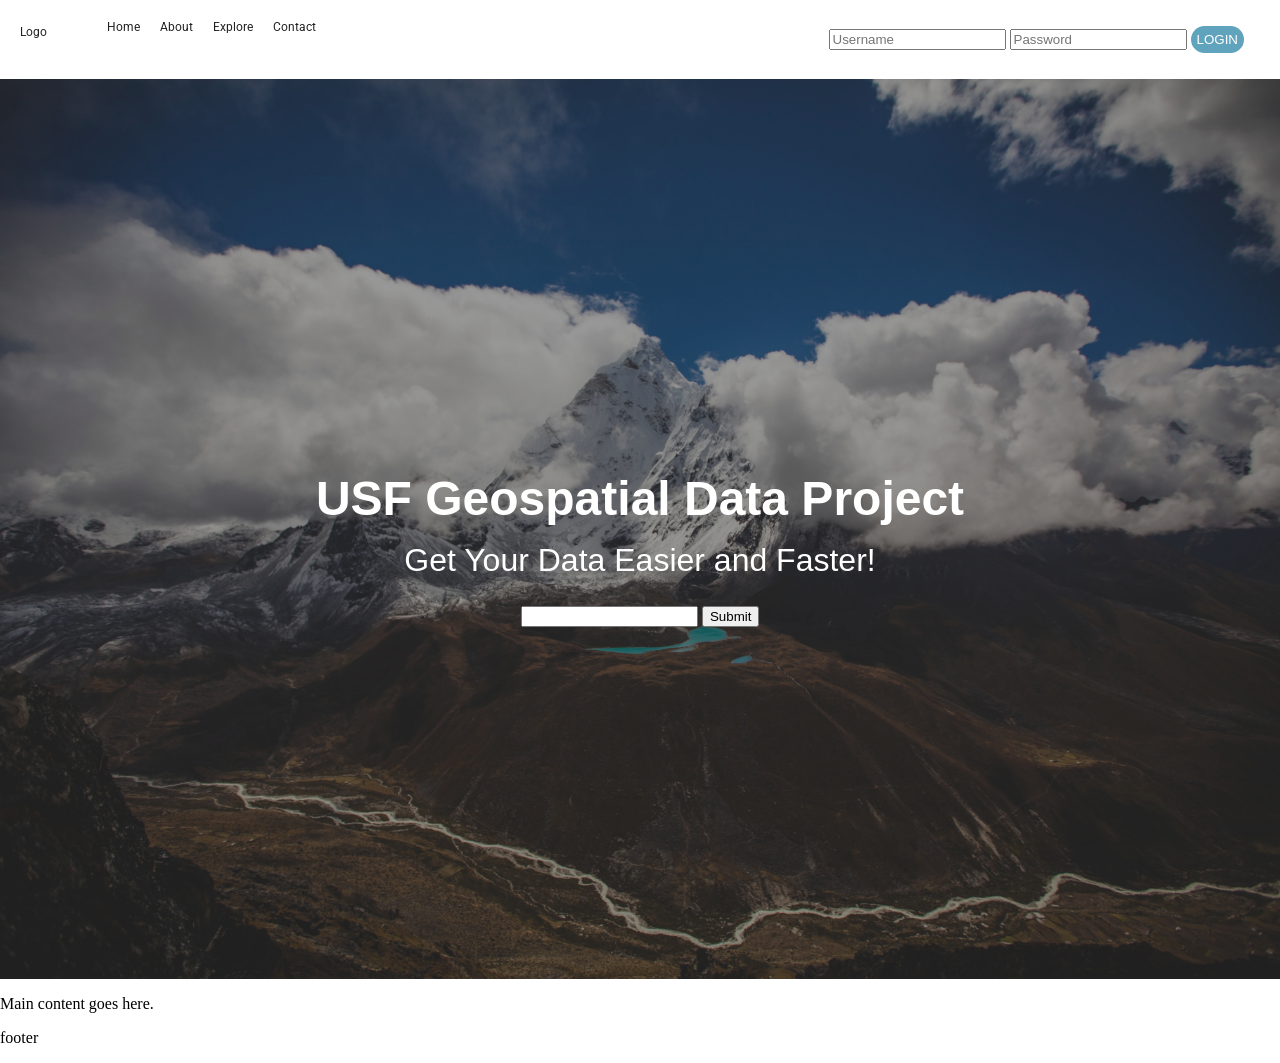
==== client/app/index.html @ 16a94ddb "added hero image" ====
<!doctype <!DOCTYPE html>
    <html class="no-js">
        <head>
            <meta charset="utf-8">
            <meta http-equiv="X-UA-Compatible" content="IE=edge">
            <title>Economics Data</title>
            <meta name="description" content="">
            <meta name="viewport" content="width=device-width, initial-scale=1">
            <link rel="stylesheet" href="./styles/main.css">
            <link rel="stylesheet" href="./styles/landing.css">
            <link href="https://fonts.googleapis.com/css?family=Roboto&display=swap" rel="stylesheet">
            <link href="https://fonts.googleapis.com/css?family=Montserrat&display=swap" rel="stylesheet">
        </head>
        <body>
            <nav>
                <a id="logo" href="#">Logo</a>
                <a href="#">Home</a>
                <a href="#">About</a>
                <a href="#">Explore</a>
                <a href="#">Contact</a>
                <div class="login-container">
                    <form action="/action_page.php">
                        <input type="text" placeholder="Username" name="username">
                        <input type="text" placeholder="Password" name="psw">
                        <button class="round" type="submit">Login</button>
                    </form>
            </nav>
            <section class="container">
                <div class="header">
                    <h1 class="header-text">USF Geospatial Data Project</h1>
                    <h2 class="hero-subtitle">Get Your Data Easier and Faster!</h2>
                    <input type="text" id="query" autocomplete="false" />
                    <button id="submitButton">Submit</button>
                    <div id="autoComplete"></div>
                </div>
            </section>
            <div class="main">
                <p>Main content goes here.</p>
            </div>
            <div class="footer">
                <footer>
                    <p>footer</p>
                </footer>
            </div>
            <script src="index.js"></script>
        </body>
</html>
---- client/app/styles/main.css ----
#autoComplete {
    border: none;
}

.listHighlighted {
    background-color: #87bb0a;
}

.autoCompleteItems:hover {
    background-color: #87bb0a;
}

.autoCompleteItems {
    color: #888;
}
---- client/app/styles/landing.css ----
body {
    margin: 0;
    padding: 0;
}

nav {
    width: 100%;
    height: 40px;
    background-color: white;
}

nav a {
    display: block;
    float: left;
    font-family: 'Roboto', sans-serif;
    font-size: 12px;
    color: #202120;
    padding-top: 20px;
    padding-right: 10px;
    padding-bottom: 10px;
    padding-left: 10px;
    text-decoration: none;
}

nav a:hover {}

#logo {
    padding-left: 20px;
    padding-right: 40px;
    margin-right: 10px;
    margin-top: 5px;
}

.login-container {
    padding-top: 18px;
    padding-right: 20px;
    padding-bottom: 10px;
    padding-left: 10px;
    float: right;
}

.topnav input[type=text] {
    padding: 6px;
    margin-top: 8px;
    font-size: 17px;
    border: none;
    width: 150px;
}

.round {
    color: #fff !important;
    text-transform: uppercase;
    text-decoration: none;
    background: #60a3bc;
    padding: 6px;
    margin-top: 8px;
    margin-right: 16px;
    border-radius: 30px;
    display: inline-block;
    border: none;
    cursor: pointer;
    transition: all 0.4s ease 0s;
}

.round:hover {
    text-shadow: 0px 0px 6px rgba(255, 255, 255, 1);
    -webkit-box-shadow: 0px 5px 40px -10px rgba(0, 0, 0, 0.57);
    -moz-box-shadow: 0px 5px 40px -10px rgba(0, 0, 0, 0.57);
    transition: all 0.4s ease 0s;
}

.container {
    position: relative;
    width: 100vw;
    height: 100vh;
    display: flex;
    justify-content: center;
    align-items: center;
}

.container::before {
    content: "";
    position: absolute;
    top: 0;
    left: 0;
    width: 100%;
    height: 100%;
    background: url(../images/header.jpg);
    background-repeat: no-repeat;
    background-size: cover;
    background-position: center center;
    filter: brightness(60%);
}

.header {
    position: relative;
    font-family: "Monserrat", sans-serif;
    color: white;
    text-align: center;
    margin: 0.625rem;
}

.header-text {
    font-size: 3rem;
    font-weight: 600;
    margin-bottom: 0;
}

.hero-subtitle {
    font-size: 2rem;
    font-weight: 200;
    margin-top: 1rem;
}
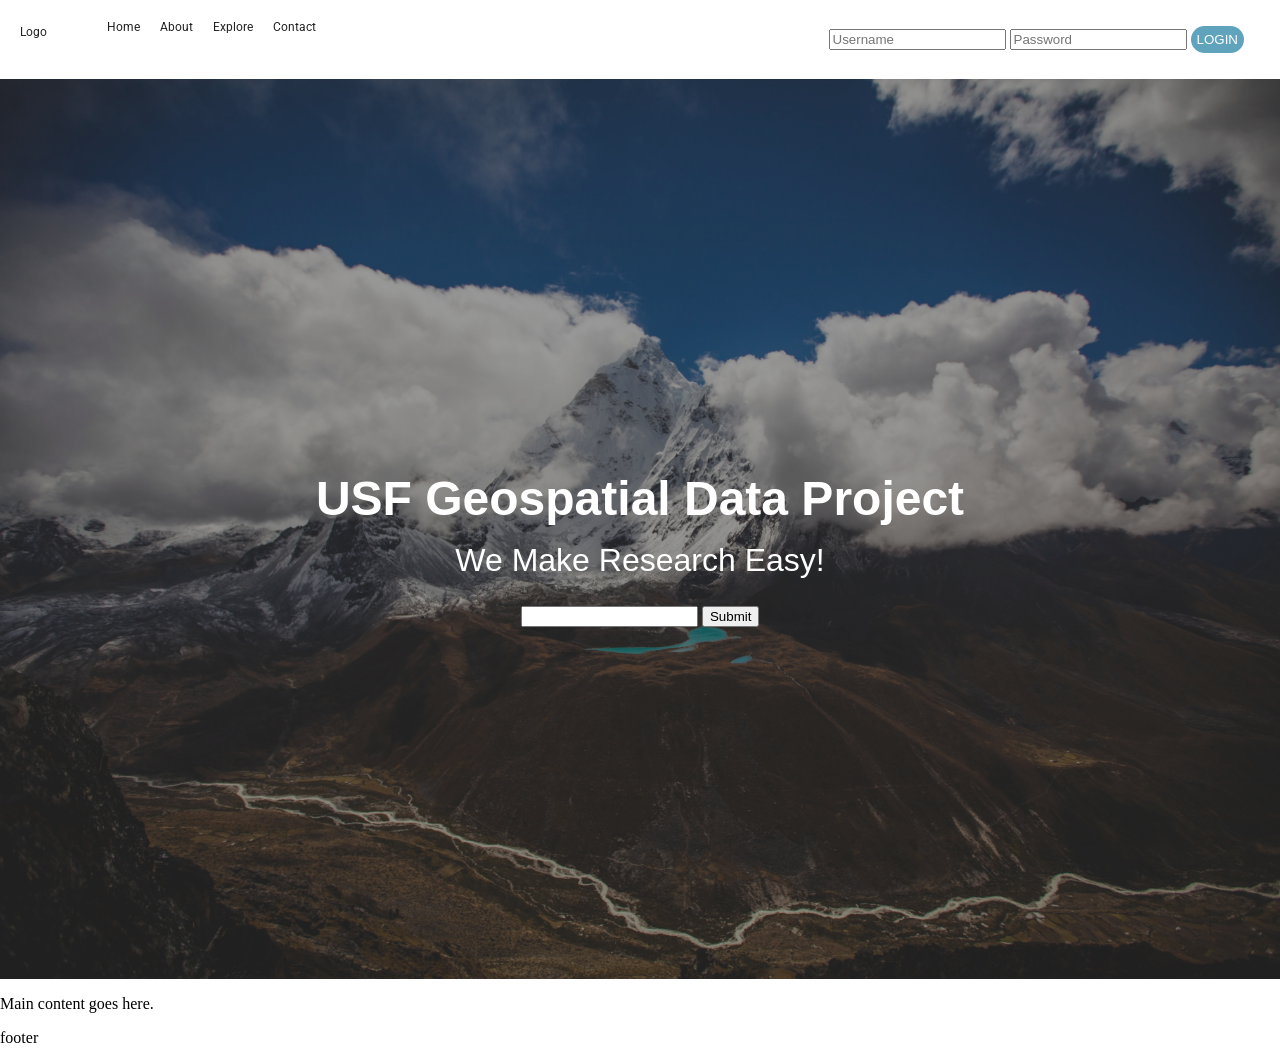
==== commit 0e11d535: "added content" ====
--- a/client/app/index.html
+++ b/client/app/index.html
@@ -28,7 +28,7 @@
             <section class="container">
                 <div class="header">
                     <h1 class="header-text">USF Geospatial Data Project</h1>
-                    <h2 class="hero-subtitle">Get Your Data Easier and Faster!</h2>
+                    <h2 class="hero-subtitle">We Make Research Easy!</h2>
                     <input type="text" id="query" autocomplete="false" />
                     <button id="submitButton">Submit</button>
                     <div id="autoComplete"></div>
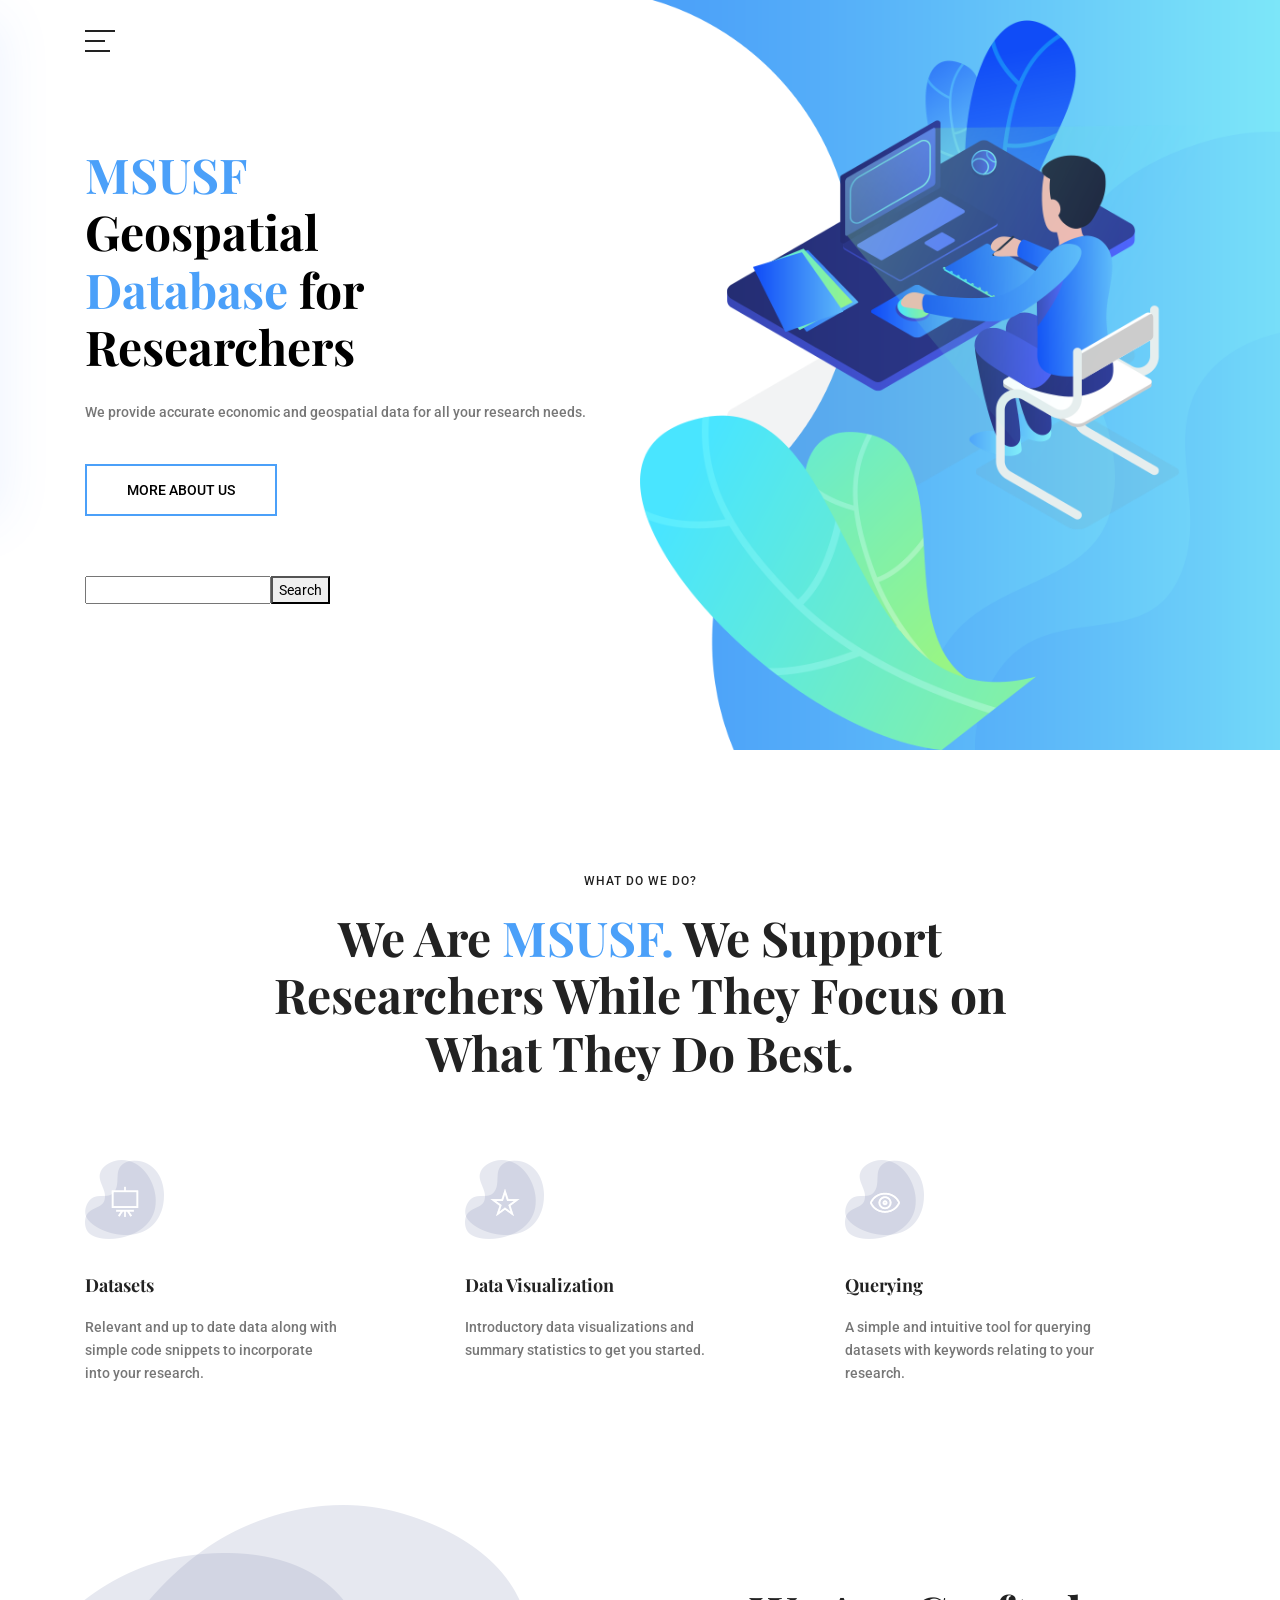
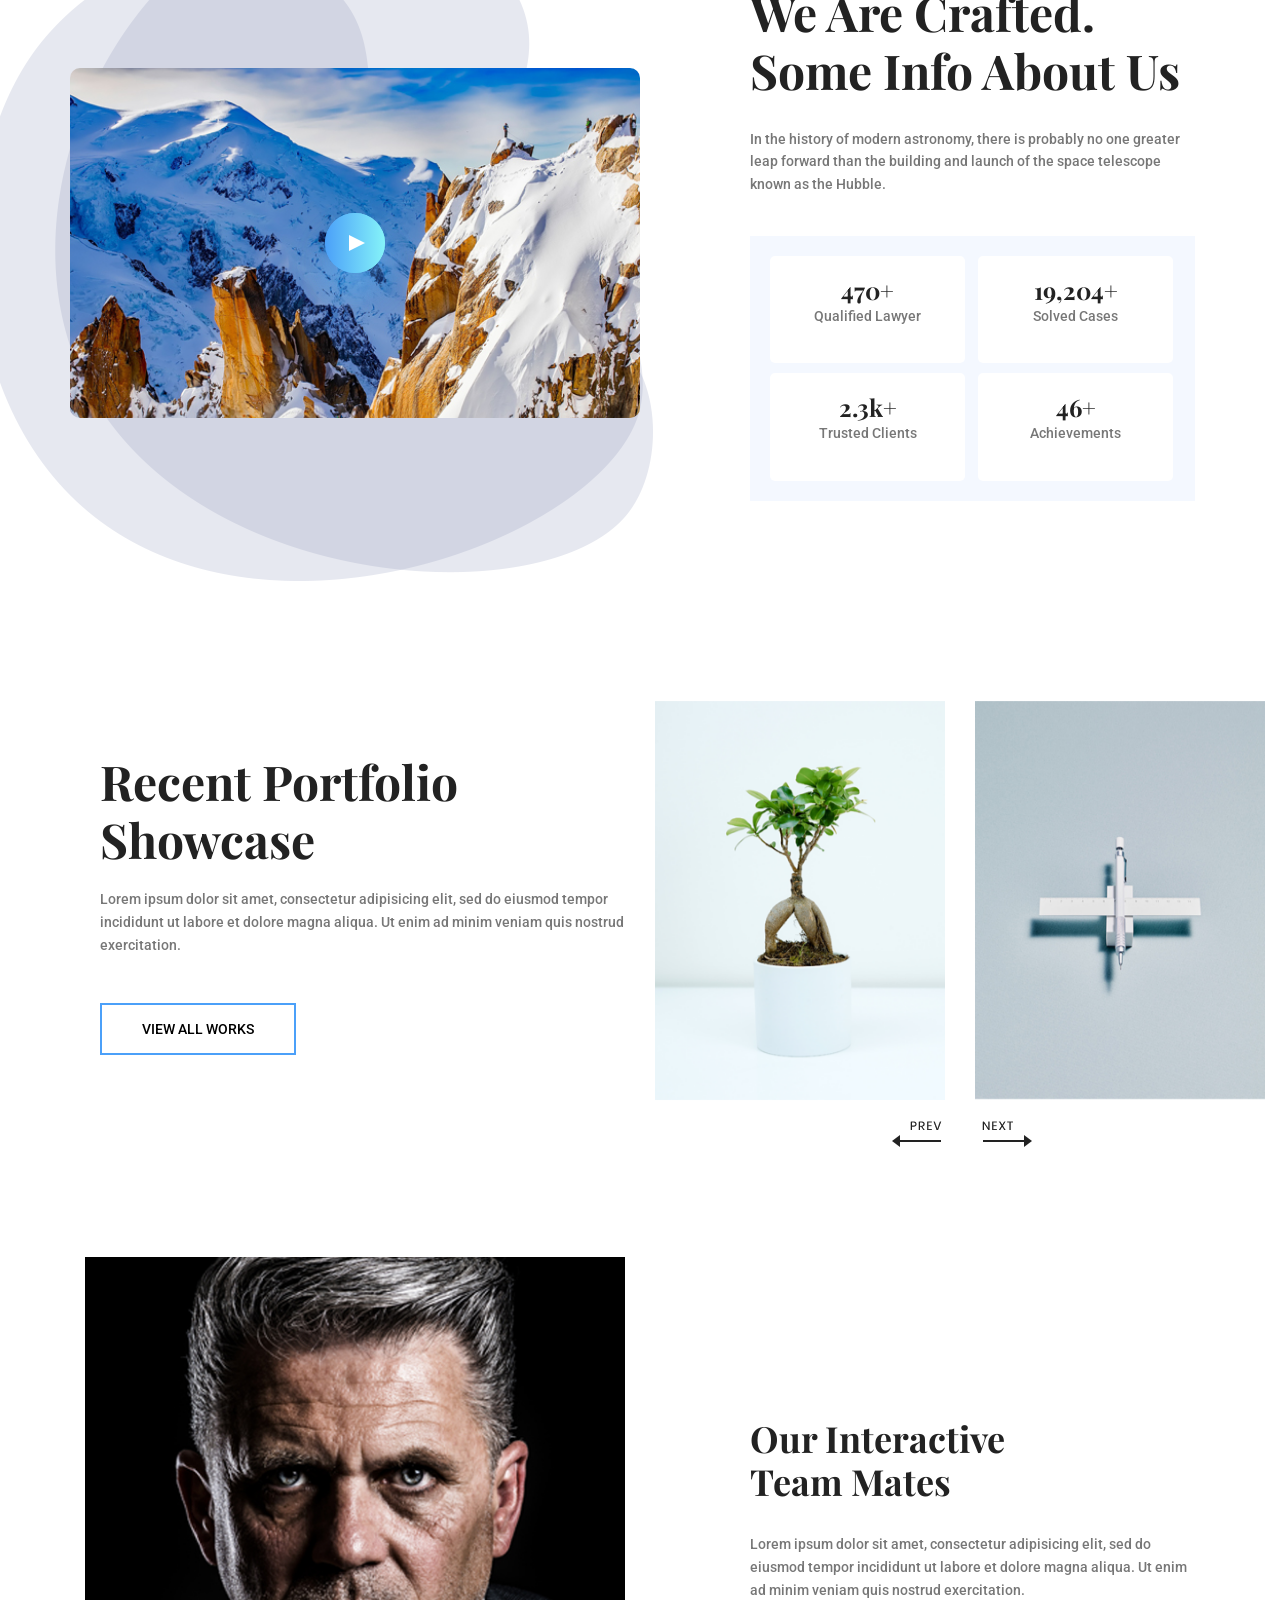
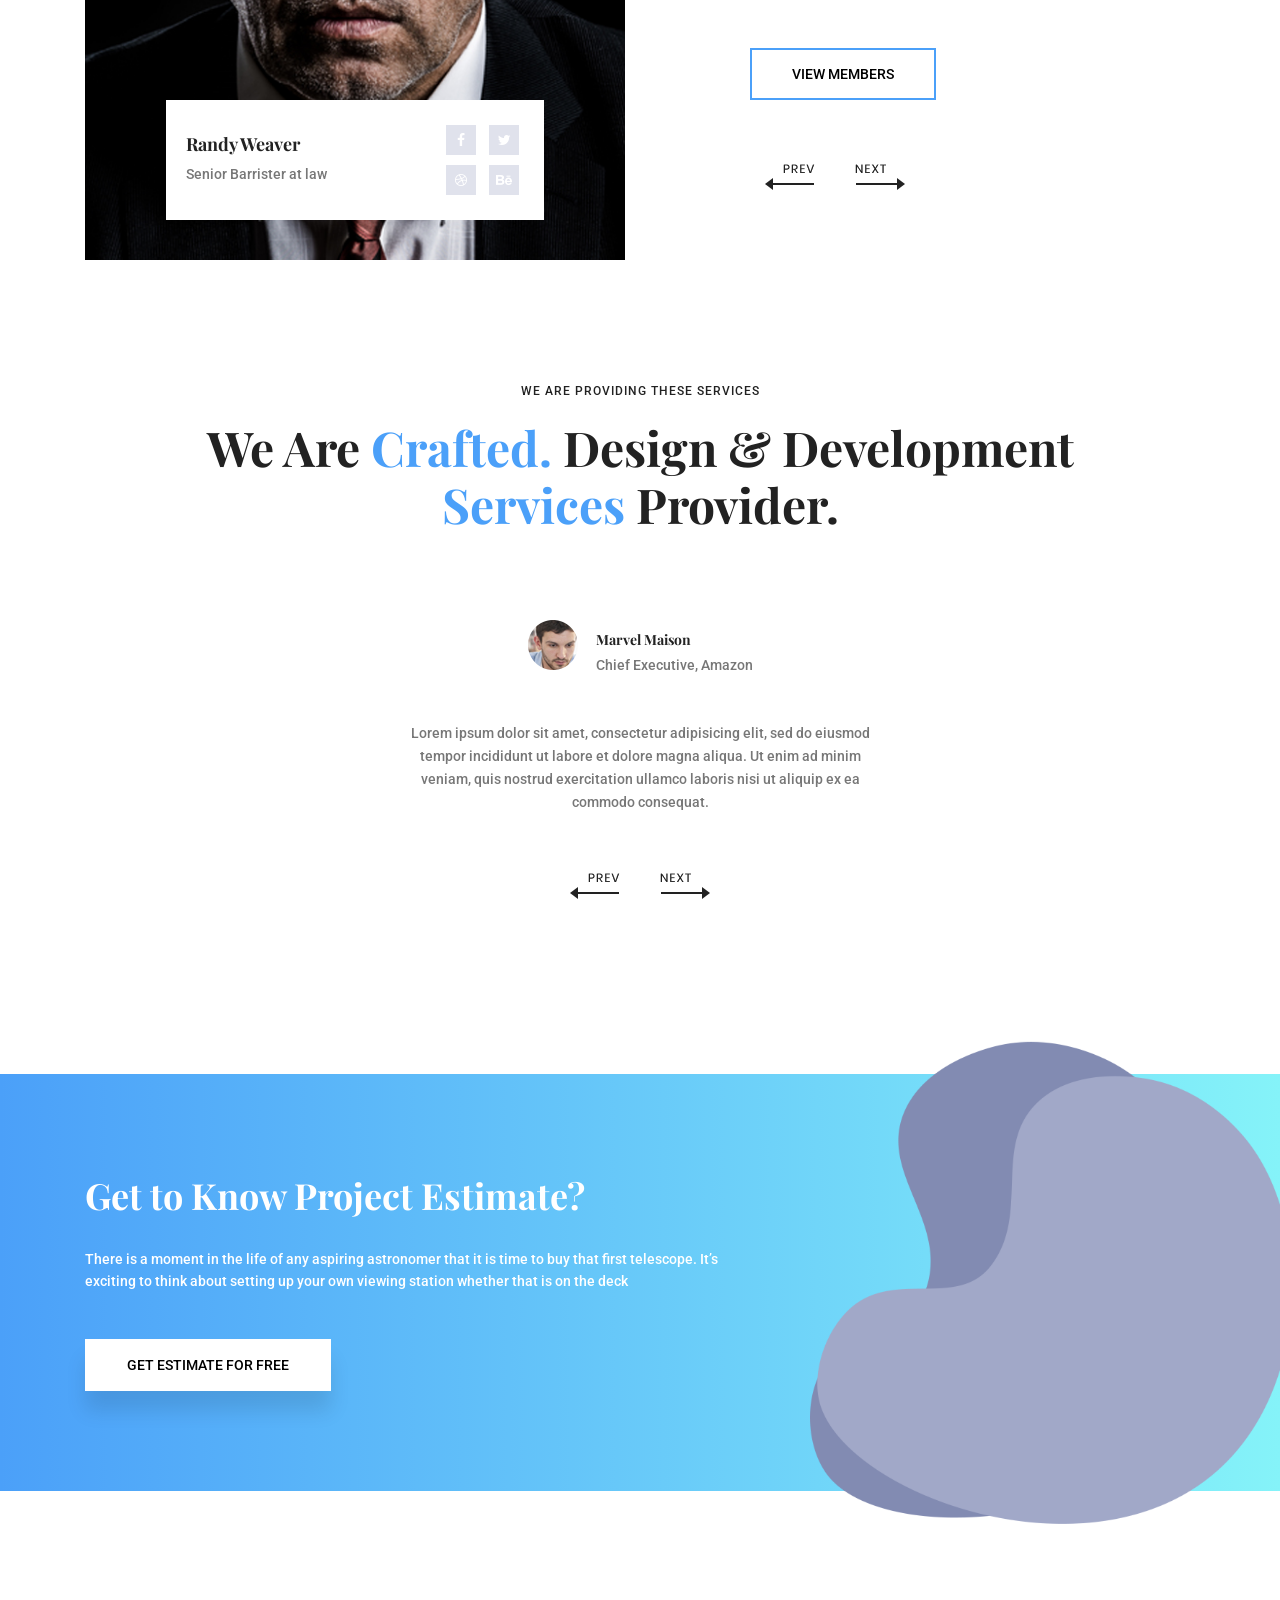
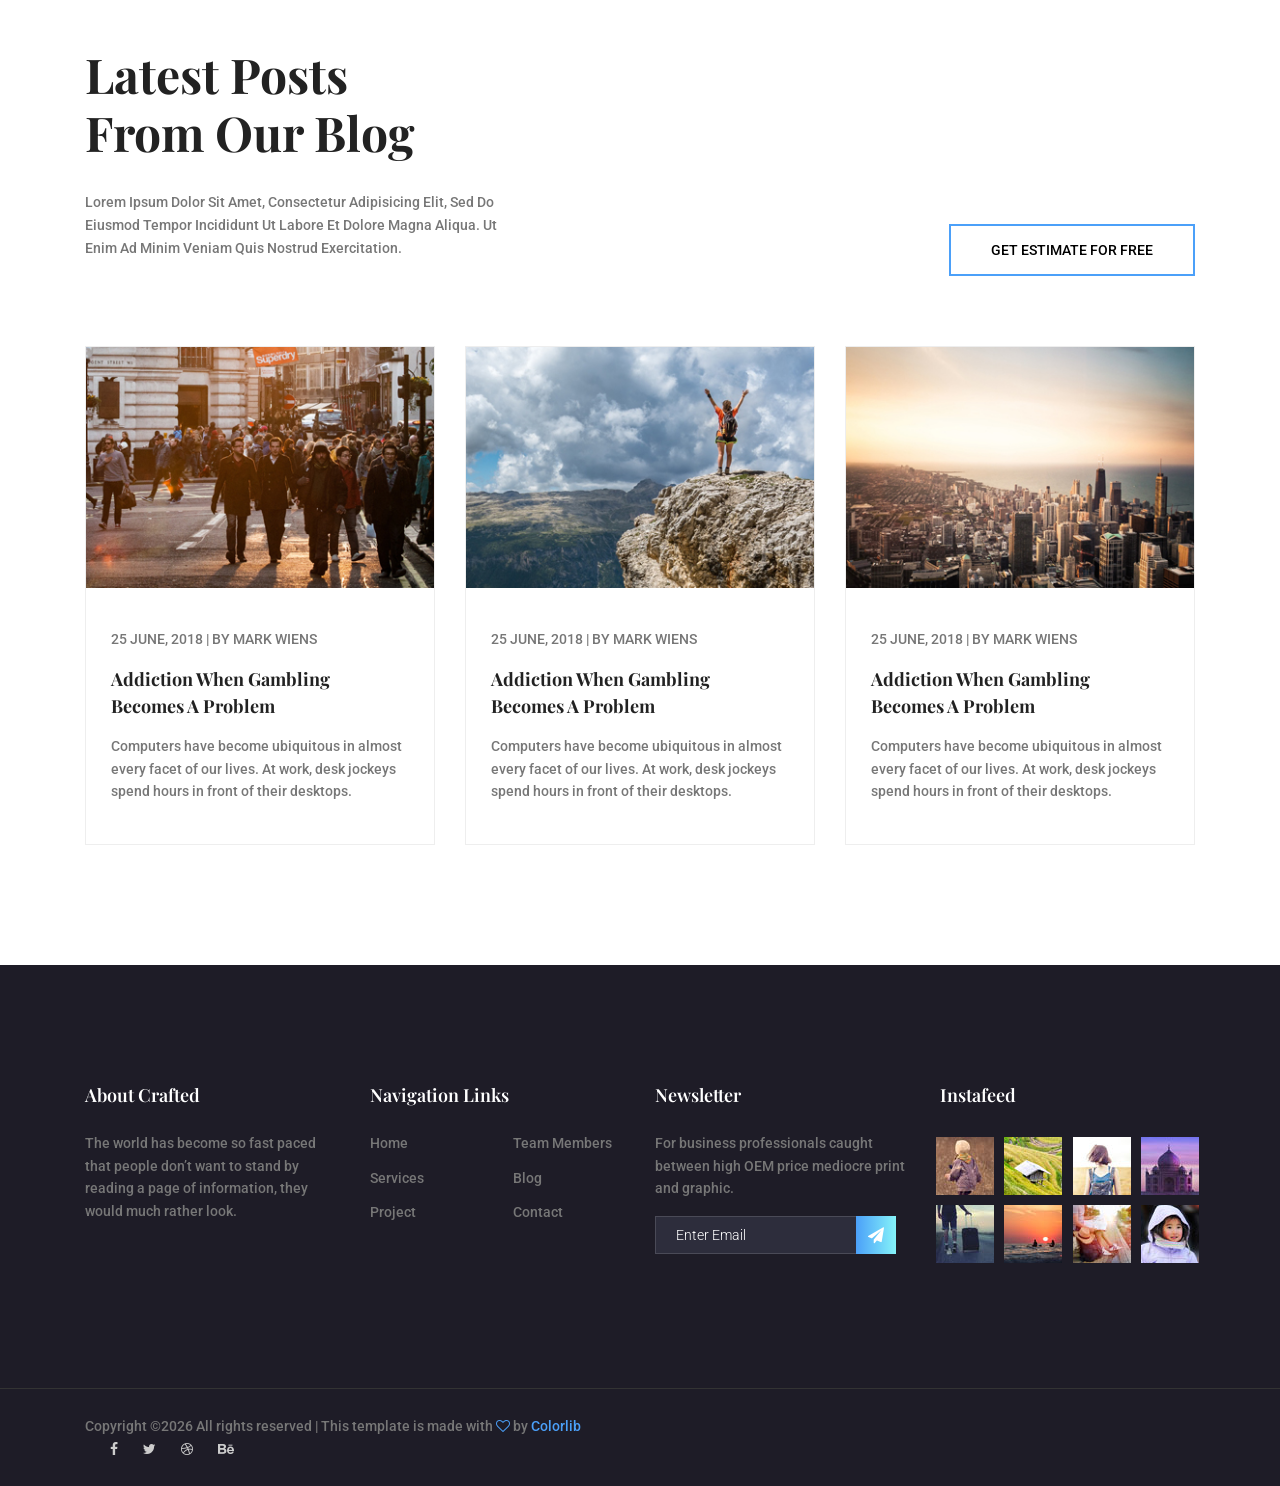
==== commit 5accd223: "added bootstrap" ====
--- a/client/app/index.html
+++ b/client/app/index.html
@@ -1,47 +1,620 @@
-<!doctype <!DOCTYPE html>
-    <html class="no-js">
-        <head>
-            <meta charset="utf-8">
-            <meta http-equiv="X-UA-Compatible" content="IE=edge">
-            <title>Economics Data</title>
-            <meta name="description" content="">
-            <meta name="viewport" content="width=device-width, initial-scale=1">
-            <link rel="stylesheet" href="./styles/main.css">
-            <link rel="stylesheet" href="./styles/landing.css">
-            <link href="https://fonts.googleapis.com/css?family=Roboto&display=swap" rel="stylesheet">
-            <link href="https://fonts.googleapis.com/css?family=Montserrat&display=swap" rel="stylesheet">
-        </head>
-        <body>
-            <nav>
-                <a id="logo" href="#">Logo</a>
-                <a href="#">Home</a>
-                <a href="#">About</a>
-                <a href="#">Explore</a>
-                <a href="#">Contact</a>
-                <div class="login-container">
-                    <form action="/action_page.php">
-                        <input type="text" placeholder="Username" name="username">
-                        <input type="text" placeholder="Password" name="psw">
-                        <button class="round" type="submit">Login</button>
-                    </form>
-            </nav>
-            <section class="container">
-                <div class="header">
-                    <h1 class="header-text">USF Geospatial Data Project</h1>
-                    <h2 class="hero-subtitle">We Make Research Easy!</h2>
-                    <input type="text" id="query" autocomplete="false" />
-                    <button id="submitButton">Submit</button>
-                    <div id="autoComplete"></div>
-                </div>
-            </section>
-            <div class="main">
-                <p>Main content goes here.</p>
-            </div>
-            <div class="footer">
-                <footer>
-                    <p>footer</p>
-                </footer>
-            </div>
-            <script src="index.js"></script>
-        </body>
+<!DOCTYPE html>
+<html lang="zxx" class="no-js">
+
+<head>
+	<!-- Mobile Specific Meta -->
+	<meta name="viewport" content="width=device-width, initial-scale=1, shrink-to-fit=no">
+	<!-- Favicon-->
+	<link rel="shortcut icon" href="img/fav.png">
+	<!-- Author Meta -->
+	<meta name="author" content="colorlib">
+	<!-- Meta Description -->
+	<meta name="description" content="">
+	<!-- Meta Keyword -->
+	<meta name="keywords" content="">
+	<!-- meta character set -->
+	<meta charset="UTF-8">
+	<!-- Site Title -->
+	<title>MSUSF Geospatial Database</title>
+
+	<link href="https://fonts.googleapis.com/css?family=Playfair+Display:700|Roboto:400,400i,500" rel="stylesheet">
+	<!--
+			CSS
+			============================================= -->
+	<link rel="stylesheet" href="css/linearicons.css">
+	<link rel="stylesheet" href="css/font-awesome.min.css">
+	<link rel="stylesheet" href="css/bootstrap.css">
+	<link rel="stylesheet" href="css/magnific-popup.css">
+	<link rel="stylesheet" href="css/owl.carousel.css">
+	<link rel="stylesheet" href="css/hexagons.min.css">
+	<link rel="stylesheet" href="css/nice-select.css">
+	<link rel="stylesheet" href="css/main.css">
+</head>
+
+<body>
+
+	<!--================ Offcanvus Menu Area =================-->
+	<div class="side_menu">
+		<ul class="list menu-left">
+			<li>
+				<a href="index.html">Home</a>
+			</li>
+			<li>
+				<a href="about-us.html">About</a>
+			</li>
+			<li>
+				<a href="service.html">Datasets</a>
+			</li>
+			<li>
+				<div class="dropdown">
+					<button type="button" class="dropdown-toggle" data-toggle="dropdown">
+						Categories
+					</button>
+					<div class="dropdown-menu">
+						<a class="dropdown-item" href="#">Category 1</a>
+						<a class="dropdown-item" href="#">Category 2</a>
+					</div>
+				</div>
+			</li>
+			<li>
+				<a href="team.html">Team</a>
+			</li>
+			<li>
+				<a href="contact.html">Contact</a>
+			</li>
+		</ul>
+	</div>
+	<!--================ End Offcanvus Menu Area =================-->
+
+	<!--================ Canvus Menu Area =================-->
+	<div class="canvus_menu">
+		<div class="container">
+			<div class="toggle_icon" title="Menu Bar">
+				<span></span>
+			</div>
+		</div>
+	</div>
+	<!--================ End Canvus Menu Area =================-->
+
+	<!--================ start banner Area =================-->
+	<section class="home-banner-area">
+		<div class="container">
+			<div class="row justify-content-end fullscreen">
+				<div class="col-lg-6 col-md-12 home-banner-left d-flex fullscreen align-items-center">
+					<div>
+						<h1 class="">
+							<span>MSUSF</span> 
+							<br>Geospatial <br>
+							<span>Database</span> for Researchers
+						</h1>
+						<p class="mx-auto mb-40">
+							We provide accurate economic and geospatial data for all your research needs.
+						</p>
+						<a href="#" class="primary-btn">More About Us</a>
+
+						<div class="d-flex align-items-center mt-60">
+							<input type="text" id="query" autocomplete="false" />
+							<button class="hero-button" id="submitButton">Search</button>
+							<div id="autoComplete"></div>
+						</div>
+					</div>
+				</div>
+				<div class="col-lg-6 col-md-12 no-padding home-banner-right d-flex fullscreen align-items-end">
+					<img class="img-fluid" src="img/header-img.png" alt="">
+				</div>
+			</div>
+		</div>
+	</section>
+	<!--================ End banner Area =================-->
+
+	<!--================ Start Service Area =================-->
+	<section class="service-area section-gap">
+		<div class="container">
+			<div class="row justify-content-center">
+				<div class="col-lg-9 text-center">
+					<div class="section-title">
+						<p>What do we do?</p>
+						<h1>We Are <span>MSUSF.</span> We Support <br> Researchers While They Focus on What They Do Best.</h1>
+					</div>
+				</div>
+			</div>
+			<div class="row">
+				<!-- single-features -->
+				<div class="col-lg-3 col-sm-6 col-md-6">
+					<div class="single-service">
+						<div class="service-icon">
+							<img src="img/service/shape1.png" alt="">
+							<img class="s-icon" src="img/service/icon1.png" alt="">
+							<img class="clr-icon" src="img/service/clr-icon1.png" alt="">
+						</div>
+						<div class="service-content">
+							<h4>Datasets</h4>
+							<p>Relevant and up to date data along with simple code snippets to incorporate into your research.</p>
+						</div>
+					</div>
+				</div>
+				<!-- single-features -->
+				<div class="col-lg-3 offset-lg-1 col-sm-6 col-md-6">
+					<div class="single-service">
+						<div class="service-icon">
+							<img src="img/service/shape1.png" alt="">
+							<img class="s-icon" src="img/service/icon2.png" alt="">
+							<img class="clr-icon" src="img/service/clr-icon2.png" alt="">
+						</div>
+						<div class="service-content">
+							<h4>Data Visualization</h4>
+							<p>Introductory data visualizations and summary statistics to get you started.</p>
+						</div>
+					</div>
+				</div>
+				<!-- single-features -->
+				<div class="col-lg-3 offset-lg-1 col-sm-6 col-md-6">
+					<div class="single-service">
+						<div class="service-icon">
+							<img src="img/service/shape1.png" alt="">
+							<img class="s-icon" src="img/service/icon3.png" alt="">
+							<img class="clr-icon" src="img/service/clr-icon3.png" alt="">
+						</div>
+						<div class="service-content">
+							<h4>Querying</h4>
+							<p>A simple and intuitive tool for querying datasets with keywords relating to your research.</p>
+						</div>
+					</div>
+				</div>
+			</div>
+		</div>
+	</section>
+	<!--================ End Service Area =================-->
+
+	<!--================ Start Video Area =================-->
+	<section class="video-sec-area">
+		<div class="container">
+			<div class="row justify-content-start align-items-center">
+				<div class="col-lg-6 video-left justify-content-center align-items-center d-flex">
+					<div class="overlay overlay-bg"></div>
+					<a id="play-home-video" class="video-play-button" href="https://www.youtube.com/watch?time_continue=2&v=J9YzcEe29d0">
+						<span></span>
+					</a>
+				</div>
+				<div class="col-lg-5 offset-lg-1 video-right">
+					<h1>We Are Crafted. <br>
+						Some Info About Us</h1>
+					<p>
+						In the history of modern astronomy, there is probably no one greater leap forward than the building and launch of
+						the space telescope known as the Hubble.
+					</p>
+
+					<div class="counter_area" id="project_counter">
+						<!-- single counter -->
+						<div class="single_counter">
+							<div class="info-content">
+								<h4><span class="counter">500</span>+</h4>
+								<p>Qualified Lawyer</p>
+							</div>
+						</div>
+						<!-- single counter -->
+						<div class="single_counter">
+							<div class="info-content">
+								<h4><span class="counter">20,650</span>+</h4>
+								<p>Solved Cases</p>
+							</div>
+						</div>
+						<!-- single counter -->
+						<div class="single_counter">
+							<div class="info-content">
+								<h4><span class="counter">2.5</span>k+</h4>
+								<p>Trusted Clients</p>
+							</div>
+						</div>
+						<!-- single counter -->
+						<div class="single_counter">
+							<div class="info-content">
+								<h4><span class="counter">50</span>+</h4>
+								<p>Achievements</p>
+							</div>
+						</div>
+					</div>
+				</div>
+				<img class="img-fluid video-shape" src="img/video-bg-shape.png" alt="">
+			</div>
+		</div>
+	</section>
+	<!--================ End video Area =================-->
+
+	<!--================ Start Portfolio Service Area =================-->
+	<section class="portfolio-area section-gap">
+		<div class="container-fluid">
+			<div class="row align-items-center">
+				<div class="col-lg-6 col-md-6">
+					<div class="portfolio-main">
+						<h1>Recent Portfolio <br> Showcase</h1>
+						<p>Lorem ipsum dolor sit amet, consectetur adipisicing elit, sed do eiusmod tempor incididunt ut labore et dolore
+							magna aliqua. Ut enim ad minim veniam quis nostrud exercitation.</p>
+						<a href="#" class="primary-btn">View all Works</a>
+					</div>
+				</div>
+				<div class="col-lg-6 col-md-6">
+					<div class="active-gallery-carousel">
+						<!-- single gallery -->
+						<div class="single-gallery">
+							<img class="img-fluid" src="img/project/gallery1.jpg" alt="">
+							<div class="gallery-content">
+								<p>Proper Guided Tour</p>
+								<h4>Santorini Island Dream <br>
+									Holiday and Fun <br>
+									Package</h4>
+							</div>
+							<div class="light-box">
+								<a href="img/project/gallery1.jpg" class="img-popup">
+									<span class="lnr lnr-link"></span>
+								</a>
+							</div>
+						</div>
+						<!-- single gallery -->
+						<div class="single-gallery">
+							<img class="img-fluid" src="img/project/gallery2.jpg" alt="">
+							<div class="gallery-content">
+								<p>Proper Guided Tour</p>
+								<h4>Santorini Island Dream <br>
+									Holiday and Fun <br>
+									Package</h4>
+							</div>
+							<div class="light-box">
+								<a href="img/project/gallery2.jpg" class="img-popup">
+									<span class="lnr lnr-link"></span>
+								</a>
+							</div>
+						</div>
+						<!-- single gallery -->
+						<div class="single-gallery">
+							<img class="img-fluid" src="img/project/gallery3.jpg" alt="">
+							<div class="gallery-content">
+								<p>Proper Guided Tour</p>
+								<h4>Santorini Island Dream <br>
+									Holiday and Fun <br>
+									Package</h4>
+							</div>
+							<div class="light-box">
+								<a href="img/project/gallery3.jpg" class="img-popup">
+									<span class="lnr lnr-link"></span>
+								</a>
+							</div>
+						</div>
+					</div>
+				</div>
+			</div>
+		</div>
+	</section>
+	<!--================ End Portfolio Service Area =================-->
+
+	<!--================ Start Team Area =================-->
+	<section class="team-area">
+		<div class="container">
+			<div class="owl-carousel active-team-carusel">
+				<!-- single carousel -->
+				<div class="row align-items-center single-item">
+					<div class="col-lg-6 col-md-6">
+						<div class="team-left">
+							<img class="img-fluid" src="img/team1.jpg" alt="">
+							<div class="member-desc d-flex justify-content-between align-items-center">
+								<div class="m-title">
+									<h4>Randy Weaver</h4>
+									<p>Senior Barrister at law</p>
+								</div>
+								<div class="m-social">
+									<div class="t-icons">
+										<a href="#"><i class="fa fa-facebook"></i></a>
+										<a href="#"><i class="fa fa-twitter"></i></a>
+									</div>
+									<div class="b-icons">
+										<a href="#"><i class="fa fa-dribbble"></i></a>
+										<a href="#"><i class="fa fa-behance"></i></a>
+									</div>
+								</div>
+							</div>
+						</div>
+					</div>
+					<div class="col-lg-5 offset-lg-1 col-md-6 team-right">
+						<h1>Our Interactive <br>
+							Team Mates</h1>
+						<p>
+							Lorem ipsum dolor sit amet, consectetur adipisicing elit, sed do eiusmod tempor incididunt ut labore et dolore
+							magna aliqua. Ut enim ad minim veniam quis nostrud exercitation.
+						</p>
+						<a class="primary-btn" href="#">view members</a>
+					</div>
+				</div>
+				<!-- single carousel -->
+				<div class="row align-items-center single-item">
+					<div class="col-lg-6 col-md-6">
+						<div class="team-left">
+							<img class="img-fluid" src="img/team1.jpg" alt="">
+							<div class="member-desc d-flex justify-content-between align-items-center">
+								<div class="m-title">
+									<h4>Randy Weaver</h4>
+									<p>Senior Barrister at law</p>
+								</div>
+								<div class="m-social">
+									<div class="t-icons">
+										<a href="#"><i class="fa fa-facebook"></i></a>
+										<a href="#"><i class="fa fa-twitter"></i></a>
+									</div>
+									<div class="b-icons">
+										<a href="#"><i class="fa fa-dribbble"></i></a>
+										<a href="#"><i class="fa fa-behance"></i></a>
+									</div>
+								</div>
+							</div>
+						</div>
+					</div>
+					<div class="col-lg-5 offset-lg-1 col-md-6 team-right">
+						<h1>Our Interactive <br>
+							Team Mates</h1>
+						<p>
+							Lorem ipsum dolor sit amet, consectetur adipisicing elit, sed do eiusmod tempor incididunt ut labore et dolore
+							magna aliqua. Ut enim ad minim veniam quis nostrud exercitation.
+						</p>
+						<a class="primary-btn" href="#">view members</a>
+					</div>
+				</div>
+			</div>
+		</div>
+	</section>
+	<!--================ End Team Area =================-->
+
+	<!--================ Start Testimonial Area =================-->
+	<section class="testimonial-area section-gap">
+		<div class="container">
+			<div class="row justify-content-center">
+				<div class="col-lg-10 text-center">
+					<div class="section-title">
+						<p>We Are Providing these services</p>
+						<h1>We Are <span>Crafted.</span> Design & Development<br> <span>Services</span> Provider.</h1>
+					</div>
+				</div>
+			</div>
+			<div class="row justify-content-center">
+				<div class="col-lg-8 text-center">
+					<div class="owl-carousel active-testi-carousel">
+						<!-- single carousel -->
+						<div class="single-testi-item">
+							<div class="author-title">
+								<div class="thumb"><img src="img/about-author.png" alt=""></div>
+								<div class="a-desc">
+									<h6>Marvel Maison</h6>
+									<p>Chief Executive, Amazon</p>
+								</div>
+							</div>
+							<div class="author-desc">
+								<p>Lorem ipsum dolor sit amet, consectetur adipisicing elit, sed do eiusmod tempor incididunt ut labore et
+									dolore magna aliqua. Ut enim ad minim veniam, quis nostrud exercitation ullamco laboris nisi ut aliquip ex ea
+									commodo consequat.</p>
+							</div>
+						</div>
+						<!-- single carousel -->
+						<div class="single-testi-item">
+							<div class="author-title">
+								<div class="thumb"><img src="img/about-author.png" alt=""></div>
+								<div class="a-desc">
+									<h6>Marvel Maison</h6>
+									<p>Chief Executive, Amazon</p>
+								</div>
+							</div>
+							<div class="author-desc">
+								<p>Lorem ipsum dolor sit amet, consectetur adipisicing elit, sed do eiusmod tempor incididunt ut labore et
+									dolore magna aliqua. Ut enim ad minim veniam, quis nostrud exercitation ullamco laboris nisi ut aliquip ex ea
+									commodo consequat.</p>
+							</div>
+						</div>
+					</div>
+				</div>
+			</div>
+		</div>
+	</section>
+	<!--================ End Testimonial Area =================-->
+
+	<!--================ Start CTA Area =================-->
+	<section class="cta-area">
+		<div class="container">
+			<div class="row">
+				<div class="col-lg-7 col-md-12">
+					<h2>Get to Know Project Estimate?</h2>
+					<p>There is a moment in the life of any aspiring astronomer that it is time to buy that first telescope. It’s
+						exciting to think about setting up your own viewing station whether that is on the deck</p>
+					<a href="#" class="primary-btn">Get Estimate for Free</a>
+				</div>
+				<img src="img/cta-bg-shape.png" alt="" class="cta-shape img-fluid">
+			</div>
+		</div>
+	</section>
+	<!--================ End CTA Area =================-->
+
+	<!--================ Start Blog Area =================-->
+	<section class="blog-area section-gap">
+		<div class="container">
+			<div class="row align-items-end justify-content-center">
+				<div class="col-lg-5 col-md-12 text-left">
+					<div class="section-title">
+						<h1>Latest Posts<br> From Our Blog</h1>
+						<p>Lorem ipsum dolor sit amet, consectetur adipisicing elit, sed do eiusmod tempor incididunt ut labore et dolore
+							magna aliqua. Ut enim ad minim veniam quis nostrud exercitation.</p>
+					</div>
+				</div>
+				<div class="col-lg-5 col-md-12 offset-lg-2 text-right">
+					<div class="blog-btn">
+						<a href="#" class="primary-btn">Get Estimate for Free</a>
+					</div>
+				</div>
+			</div>
+			<div class="row blog-inner justify-content-center">
+				<!-- single-blog -->
+				<div class="col-lg-4 col-md-6 col-sm-6">
+					<div class="single-blog">
+						<div class="blog-thumb">
+							<img class="img-fluid" src="img/blog/h-blog1.jpg" alt="">
+						</div>
+						<div class="blog-details">
+							<div class="blog-meta">
+								<span>25 june, 2018 | By Mark Wiens</span>
+							</div>
+							<h5><a href="#">Addiction When Gambling <br>
+									Becomes A Problem</a></h5>
+							<p>Computers have become ubiquitous in almost every facet of our lives. At work, desk jockeys spend hours in
+								front of their desktops.</p>
+						</div>
+					</div>
+				</div>
+				<!-- single-blog -->
+				<div class="col-lg-4 col-md-6 col-sm-6">
+					<div class="single-blog">
+						<div class="blog-thumb">
+							<img class="img-fluid" src="img/blog/h-blog2.jpg" alt="">
+						</div>
+						<div class="blog-details">
+							<div class="blog-meta">
+								<span>25 june, 2018 | By Mark Wiens</span>
+							</div>
+							<h5><a href="#">Addiction When Gambling <br>
+									Becomes A Problem</a></h5>
+							<p>Computers have become ubiquitous in almost every facet of our lives. At work, desk jockeys spend hours in
+								front of their desktops.</p>
+						</div>
+					</div>
+				</div>
+				<!-- single-blog -->
+				<div class="col-lg-4 col-md-6 col-sm-6">
+					<div class="single-blog">
+						<div class="blog-thumb">
+							<img class="img-fluid" src="img/blog/h-blog3.jpg" alt="">
+						</div>
+						<div class="blog-details">
+							<div class="blog-meta">
+								<span>25 june, 2018 | By Mark Wiens</span>
+							</div>
+							<h5><a href="#">Addiction When Gambling <br>
+									Becomes A Problem</a></h5>
+							<p>Computers have become ubiquitous in almost every facet of our lives. At work, desk jockeys spend hours in
+								front of their desktops.</p>
+						</div>
+					</div>
+				</div>
+			</div>
+		</div>
+	</section>
+	<!--================ End Blog Area =================-->
+
+	<!--================ start footer Area  =================-->
+	<footer class="footer-area section_gap">
+		<div class="container">
+			<div class="row footer-top">
+				<div class="col-lg-3  col-md-6 col-sm-6">
+					<div class="single-footer-widget">
+						<h6>About Crafted</h6>
+						<p>
+							The world has become so fast paced that people don’t want to stand by reading a page of information, they would
+							much rather look.
+						</p>
+					</div>
+				</div>
+				<div class="col-lg-3 col-md-6 col-sm-6">
+					<div class="single-footer-widget">
+						<h6>Navigation Links</h6>
+						<div class="row">
+							<ul class="col footer-nav">
+								<li><a href="index.html">Home</a></li>
+								<li><a href="services.html">Services</a></li>
+								<li><a href="project.html">Project</a></li>
+							</ul>
+							<ul class="col footer-nav">
+								<li><a href="team-members.html">Team Members</a></li>
+								<li><a href="blog-single.html">Blog</a></li>
+								<li><a href="contact.html">Contact</a></li>
+							</ul>
+						</div>
+					</div>
+				</div>
+
+				<div class="col-lg-3  col-md-6 col-sm-6">
+					<div class="single-footer-widget">
+						<h6>Newsletter</h6>
+						<p>For business professionals caught between high OEM price mediocre print and graphic.</p>
+						<div class="" id="mc_embed_signup">
+
+							<form target="_blank" novalidate="true" action="https://spondonit.us12.list-manage.com/subscribe/post?u=1462626880ade1ac87bd9c93a&amp;id=92a4423d01"
+							 method="get" class="form-inline">
+
+								<div class="d-flex flex-row">
+
+									<input class="form-control" name="EMAIL" placeholder="Enter Email" onfocus="this.placeholder = ''" onblur="this.placeholder = 'Enter Email '"
+									 required="" type="email">
+
+
+									<button class="click-btn btn btn-default">
+										<i class="fa fa-paper-plane" aria-hidden="true"></i>
+									</button>
+									<div style="position: absolute; left: -5000px;">
+										<input name="b_36c4fd991d266f23781ded980_aefe40901a" tabindex="-1" value="" type="text">
+									</div>
+								</div>
+								<div class="info"></div>
+							</form>
+						</div>
+					</div>
+				</div>
+				<div class="col-lg-3  col-md-6 col-sm-6">
+					<div class="single-footer-widget mail-chimp">
+						<h6 class="mb-20">Instafeed</h6>
+						<ul class="instafeed d-flex flex-wrap">
+							<li><img src="img/instagram/i1.jpg" alt=""></li>
+							<li><img src="img/instagram/i2.jpg" alt=""></li>
+							<li><img src="img/instagram/i3.jpg" alt=""></li>
+							<li><img src="img/instagram/i4.jpg" alt=""></li>
+							<li><img src="img/instagram/i5.jpg" alt=""></li>
+							<li><img src="img/instagram/i6.jpg" alt=""></li>
+							<li><img src="img/instagram/i7.jpg" alt=""></li>
+							<li><img src="img/instagram/i8.jpg" alt=""></li>
+						</ul>
+					</div>
+				</div>
+			</div>
+		</div>
+		<div class="footer-bottom d-flex justify-content-between align-items-center flex-wrap">
+			<div class="container">
+				<div class="row justify-content-between">
+					<div class="col-lg-12">
+						<div>
+							<p class="footer-text m-0"><!-- Link back to Colorlib can't be removed. Template is licensed under CC BY 3.0. -->
+Copyright &copy;<script>document.write(new Date().getFullYear());</script> All rights reserved | This template is made with <i class="fa fa-heart-o" aria-hidden="true"></i> by <a href="https://colorlib.com" target="_blank">Colorlib</a>
+<!-- Link back to Colorlib can't be removed. Template is licensed under CC BY 3.0. --></p>
+						</div>
+						<div class="footer-social d-flex align-items-center">
+							<a href="#"><i class="fa fa-facebook"></i></a>
+							<a href="#"><i class="fa fa-twitter"></i></a>
+							<a href="#"><i class="fa fa-dribbble"></i></a>
+							<a href="#"><i class="fa fa-behance"></i></a>
+						</div>
+					</div>
+				</div>
+			</div>
+		</div>
+	</footer>
+	<!--================ End footer Area  =================-->
+
+
+	<script src="js/vendor/jquery-2.2.4.min.js"></script>
+	<script src="https://cdnjs.cloudflare.com/ajax/libs/popper.js/1.11.0/umd/popper.min.js" integrity="sha384-b/U6ypiBEHpOf/4+1nzFpr53nxSS+GLCkfwBdFNTxtclqqenISfwAzpKaMNFNmj4"
+	 crossorigin="anonymous"></script>
+	<script src="js/vendor/bootstrap.min.js"></script>
+	<script src="js/jquery.ajaxchimp.min.js"></script>
+	<script src="js/jquery.magnific-popup.min.js"></script>
+	<script src="js/parallax.min.js"></script>
+	<script src="js/owl.carousel.min.js"></script>
+	<script src="js/jquery.nice-select.min.js"></script>
+	<script src="js/jquery.sticky.js"></script>
+	<script src="js/hexagons.min.js"></script>
+	<script src="js/jquery.counterup.min.js"></script>
+	<script src="js/waypoints.min.js"></script>
+	<script src="js/main.js"></script>
+	<script src="index.js"></script>
+</body>
 </html>
--- a/client/app/css/linearicons.css
+++ b/client/app/css/linearicons.css
@@ -0,0 +1,536 @@
+@font-face {
+	font-family: 'Linearicons-Free';
+	src:url('../fonts/Linearicons-Free.eot?w118d');
+	src:url('../fonts/Linearicons-Free.eot?#iefixw118d') format('embedded-opentype'),
+		url('../fonts/Linearicons-Free.woff2?w118d') format('woff2'),
+		url('../fonts/Linearicons-Free.woff?w118d') format('woff'),
+		url('../fonts/Linearicons-Free.ttf?w118d') format('truetype'),
+		url('../fonts/Linearicons-Free.svg?w118d#Linearicons-Free') format('svg');
+	font-weight: normal;
+	font-style: normal;
+}
+
+.lnr {
+	font-family: 'Linearicons-Free';
+	speak: none;
+	font-style: normal;
+	font-weight: normal;
+	font-variant: normal;
+	text-transform: none;
+	line-height: 1;
+
+	/* Better Font Rendering =========== */
+	-webkit-font-smoothing: antialiased;
+	-moz-osx-font-smoothing: grayscale;
+}
+
+.lnr-home:before {
+	content: "\e800";
+}
+.lnr-apartment:before {
+	content: "\e801";
+}
+.lnr-pencil:before {
+	content: "\e802";
+}
+.lnr-magic-wand:before {
+	content: "\e803";
+}
+.lnr-drop:before {
+	content: "\e804";
+}
+.lnr-lighter:before {
+	content: "\e805";
+}
+.lnr-poop:before {
+	content: "\e806";
+}
+.lnr-sun:before {
+	content: "\e807";
+}
+.lnr-moon:before {
+	content: "\e808";
+}
+.lnr-cloud:before {
+	content: "\e809";
+}
+.lnr-cloud-upload:before {
+	content: "\e80a";
+}
+.lnr-cloud-download:before {
+	content: "\e80b";
+}
+.lnr-cloud-sync:before {
+	content: "\e80c";
+}
+.lnr-cloud-check:before {
+	content: "\e80d";
+}
+.lnr-database:before {
+	content: "\e80e";
+}
+.lnr-lock:before {
+	content: "\e80f";
+}
+.lnr-cog:before {
+	content: "\e810";
+}
+.lnr-trash:before {
+	content: "\e811";
+}
+.lnr-dice:before {
+	content: "\e812";
+}
+.lnr-heart:before {
+	content: "\e813";
+}
+.lnr-star:before {
+	content: "\e814";
+}
+.lnr-star-half:before {
+	content: "\e815";
+}
+.lnr-star-empty:before {
+	content: "\e816";
+}
+.lnr-flag:before {
+	content: "\e817";
+}
+.lnr-envelope:before {
+	content: "\e818";
+}
+.lnr-paperclip:before {
+	content: "\e819";
+}
+.lnr-inbox:before {
+	content: "\e81a";
+}
+.lnr-eye:before {
+	content: "\e81b";
+}
+.lnr-printer:before {
+	content: "\e81c";
+}
+.lnr-file-empty:before {
+	content: "\e81d";
+}
+.lnr-file-add:before {
+	content: "\e81e";
+}
+.lnr-enter:before {
+	content: "\e81f";
+}
+.lnr-exit:before {
+	content: "\e820";
+}
+.lnr-graduation-hat:before {
+	content: "\e821";
+}
+.lnr-license:before {
+	content: "\e822";
+}
+.lnr-music-note:before {
+	content: "\e823";
+}
+.lnr-film-play:before {
+	content: "\e824";
+}
+.lnr-camera-video:before {
+	content: "\e825";
+}
+.lnr-camera:before {
+	content: "\e826";
+}
+.lnr-picture:before {
+	content: "\e827";
+}
+.lnr-book:before {
+	content: "\e828";
+}
+.lnr-bookmark:before {
+	content: "\e829";
+}
+.lnr-user:before {
+	content: "\e82a";
+}
+.lnr-users:before {
+	content: "\e82b";
+}
+.lnr-shirt:before {
+	content: "\e82c";
+}
+.lnr-store:before {
+	content: "\e82d";
+}
+.lnr-cart:before {
+	content: "\e82e";
+}
+.lnr-tag:before {
+	content: "\e82f";
+}
+.lnr-phone-handset:before {
+	content: "\e830";
+}
+.lnr-phone:before {
+	content: "\e831";
+}
+.lnr-pushpin:before {
+	content: "\e832";
+}
+.lnr-map-marker:before {
+	content: "\e833";
+}
+.lnr-map:before {
+	content: "\e834";
+}
+.lnr-location:before {
+	content: "\e835";
+}
+.lnr-calendar-full:before {
+	content: "\e836";
+}
+.lnr-keyboard:before {
+	content: "\e837";
+}
+.lnr-spell-check:before {
+	content: "\e838";
+}
+.lnr-screen:before {
+	content: "\e839";
+}
+.lnr-smartphone:before {
+	content: "\e83a";
+}
+.lnr-tablet:before {
+	content: "\e83b";
+}
+.lnr-laptop:before {
+	content: "\e83c";
+}
+.lnr-laptop-phone:before {
+	content: "\e83d";
+}
+.lnr-power-switch:before {
+	content: "\e83e";
+}
+.lnr-bubble:before {
+	content: "\e83f";
+}
+.lnr-heart-pulse:before {
+	content: "\e840";
+}
+.lnr-construction:before {
+	content: "\e841";
+}
+.lnr-pie-chart:before {
+	content: "\e842";
+}
+.lnr-chart-bars:before {
+	content: "\e843";
+}
+.lnr-gift:before {
+	content: "\e844";
+}
+.lnr-diamond:before {
+	content: "\e845";
+}
+.lnr-linearicons:before {
+	content: "\e846";
+}
+.lnr-dinner:before {
+	content: "\e847";
+}
+.lnr-coffee-cup:before {
+	content: "\e848";
+}
+.lnr-leaf:before {
+	content: "\e849";
+}
+.lnr-paw:before {
+	content: "\e84a";
+}
+.lnr-rocket:before {
+	content: "\e84b";
+}
+.lnr-briefcase:before {
+	content: "\e84c";
+}
+.lnr-bus:before {
+	content: "\e84d";
+}
+.lnr-car:before {
+	content: "\e84e";
+}
+.lnr-train:before {
+	content: "\e84f";
+}
+.lnr-bicycle:before {
+	content: "\e850";
+}
+.lnr-wheelchair:before {
+	content: "\e851";
+}
+.lnr-select:before {
+	content: "\e852";
+}
+.lnr-earth:before {
+	content: "\e853";
+}
+.lnr-smile:before {
+	content: "\e854";
+}
+.lnr-sad:before {
+	content: "\e855";
+}
+.lnr-neutral:before {
+	content: "\e856";
+}
+.lnr-mustache:before {
+	content: "\e857";
+}
+.lnr-alarm:before {
+	content: "\e858";
+}
+.lnr-bullhorn:before {
+	content: "\e859";
+}
+.lnr-volume-high:before {
+	content: "\e85a";
+}
+.lnr-volume-medium:before {
+	content: "\e85b";
+}
+.lnr-volume-low:before {
+	content: "\e85c";
+}
+.lnr-volume:before {
+	content: "\e85d";
+}
+.lnr-mic:before {
+	content: "\e85e";
+}
+.lnr-hourglass:before {
+	content: "\e85f";
+}
+.lnr-undo:before {
+	content: "\e860";
+}
+.lnr-redo:before {
+	content: "\e861";
+}
+.lnr-sync:before {
+	content: "\e862";
+}
+.lnr-history:before {
+	content: "\e863";
+}
+.lnr-clock:before {
+	content: "\e864";
+}
+.lnr-download:before {
+	content: "\e865";
+}
+.lnr-upload:before {
+	content: "\e866";
+}
+.lnr-enter-down:before {
+	content: "\e867";
+}
+.lnr-exit-up:before {
+	content: "\e868";
+}
+.lnr-bug:before {
+	content: "\e869";
+}
+.lnr-code:before {
+	content: "\e86a";
+}
+.lnr-link:before {
+	content: "\e86b";
+}
+.lnr-unlink:before {
+	content: "\e86c";
+}
+.lnr-thumbs-up:before {
+	content: "\e86d";
+}
+.lnr-thumbs-down:before {
+	content: "\e86e";
+}
+.lnr-magnifier:before {
+	content: "\e86f";
+}
+.lnr-cross:before {
+	content: "\e870";
+}
+.lnr-menu:before {
+	content: "\e871";
+}
+.lnr-list:before {
+	content: "\e872";
+}
+.lnr-chevron-up:before {
+	content: "\e873";
+}
+.lnr-chevron-down:before {
+	content: "\e874";
+}
+.lnr-chevron-left:before {
+	content: "\e875";
+}
+.lnr-chevron-right:before {
+	content: "\e876";
+}
+.lnr-arrow-up:before {
+	content: "\e877";
+}
+.lnr-arrow-down:before {
+	content: "\e878";
+}
+.lnr-arrow-left:before {
+	content: "\e879";
+}
+.lnr-arrow-right:before {
+	content: "\e87a";
+}
+.lnr-move:before {
+	content: "\e87b";
+}
+.lnr-warning:before {
+	content: "\e87c";
+}
+.lnr-question-circle:before {
+	content: "\e87d";
+}
+.lnr-menu-circle:before {
+	content: "\e87e";
+}
+.lnr-checkmark-circle:before {
+	content: "\e87f";
+}
+.lnr-cross-circle:before {
+	content: "\e880";
+}
+.lnr-plus-circle:before {
+	content: "\e881";
+}
+.lnr-circle-minus:before {
+	content: "\e882";
+}
+.lnr-arrow-up-circle:before {
+	content: "\e883";
+}
+.lnr-arrow-down-circle:before {
+	content: "\e884";
+}
+.lnr-arrow-left-circle:before {
+	content: "\e885";
+}
+.lnr-arrow-right-circle:before {
+	content: "\e886";
+}
+.lnr-chevron-up-circle:before {
+	content: "\e887";
+}
+.lnr-chevron-down-circle:before {
+	content: "\e888";
+}
+.lnr-chevron-left-circle:before {
+	content: "\e889";
+}
+.lnr-chevron-right-circle:before {
+	content: "\e88a";
+}
+.lnr-crop:before {
+	content: "\e88b";
+}
+.lnr-frame-expand:before {
+	content: "\e88c";
+}
+.lnr-frame-contract:before {
+	content: "\e88d";
+}
+.lnr-layers:before {
+	content: "\e88e";
+}
+.lnr-funnel:before {
+	content: "\e88f";
+}
+.lnr-text-format:before {
+	content: "\e890";
+}
+.lnr-text-format-remove:before {
+	content: "\e891";
+}
+.lnr-text-size:before {
+	content: "\e892";
+}
+.lnr-bold:before {
+	content: "\e893";
+}
+.lnr-italic:before {
+	content: "\e894";
+}
+.lnr-underline:before {
+	content: "\e895";
+}
+.lnr-strikethrough:before {
+	content: "\e896";
+}
+.lnr-highlight:before {
+	content: "\e897";
+}
+.lnr-text-align-left:before {
+	content: "\e898";
+}
+.lnr-text-align-center:before {
+	content: "\e899";
+}
+.lnr-text-align-right:before {
+	content: "\e89a";
+}
+.lnr-text-align-justify:before {
+	content: "\e89b";
+}
+.lnr-line-spacing:before {
+	content: "\e89c";
+}
+.lnr-indent-increase:before {
+	content: "\e89d";
+}
+.lnr-indent-decrease:before {
+	content: "\e89e";
+}
+.lnr-pilcrow:before {
+	content: "\e89f";
+}
+.lnr-direction-ltr:before {
+	content: "\e8a0";
+}
+.lnr-direction-rtl:before {
+	content: "\e8a1";
+}
+.lnr-page-break:before {
+	content: "\e8a2";
+}
+.lnr-sort-alpha-asc:before {
+	content: "\e8a3";
+}
+.lnr-sort-amount-asc:before {
+	content: "\e8a4";
+}
+.lnr-hand:before {
+	content: "\e8a5";
+}
+.lnr-pointer-up:before {
+	content: "\e8a6";
+}
+.lnr-pointer-right:before {
+	content: "\e8a7";
+}
+.lnr-pointer-down:before {
+	content: "\e8a8";
+}
+.lnr-pointer-left:before {
+	content: "\e8a9";
+}
--- a/client/app/css/hexagons.min.css
+++ b/client/app/css/hexagons.min.css
@@ -0,0 +1,12 @@
+/* ---------------------------------------------------------------------- 
+* Product Name: CSS3 Hexagon Buttons
+* Product URI: http://ollopage.com/html/hex-btn/
+* Author: ollopage
+* Author URI: http://ollopage.com/
+* Description: CSS3 Hexagon Buttons created with pure css3 by olloPage
+* Version: 1.0.1
+* License: GNU General Public License v2 or later
+* License URI: http://www.gnu.org/licenses/gpl-2.0.html
+* Tags: CSS3 Hexagon Buttons, social buttons, buttons, ollopage
+* ---------------------------------------------------------------------- */
+.hb{display:inline-block;position:relative;text-align:center;z-index:0}.hb:after,.hb:before{position:absolute;content:"";left:-1px;top:0;z-index:-1}.hb:before{-webkit-transform:rotate(60deg);-moz-transform:rotate(60deg);-ms-transform:rotate(60deg);-o-transform:rotate(60deg);transform:rotate(60deg)}.hb:after{-webkit-transform:rotate(-60deg);-moz-transform:rotate(-60deg);-ms-transform:rotate(-60deg);-o-transform:rotate(-60deg);transform:rotate(-60deg)}.hb i{z-index:9;transition:all .25s ease}.hb,.hb i,.hb:after,.hb:before{-webkit-transition:all .25s ease;-moz-transition:all .25s ease;-ms-transition:all .25s ease;-o-transition:all .25s ease}.hb,.hb:after,.hb:before{box-sizing:border-box;transition:all .25s ease;background-color:#2c3e50;border-left:1px solid #2c3e50;border-right:1px solid #2c3e50;color:#2ecc71}.hb-lg{line-height:150px;font-size:150px;margin:74px 0}.hb-lg,.hb-lg:after,.hb-lg:before{height:148px;width:256px}.hb-md{line-height:74px;font-size:74px;margin:37px 0}.hb-md,.hb-md:after,.hb-md:before{height:74px;width:128px}.hb-sm{line-height:37px;font-size:37px;margin:18.5px 0}.hb-sm,.hb-sm:after,.hb-sm:before{height:37px;width:64px}.hb-xs{line-height:18.5px;font-size:18.5px;margin:9.5px 0}.hb-xs,.hb-xs:after,.hb-xs:before{height:18.5px;width:32px}.hb-lg-margin,.hb-md-margin,.hb-sm-margin,.hb-xs-margin{margin:15px;display:inline-block;overflow:hidden}.hb-lg-margin{height:296px;width:256px}.hb-md-margin{height:148px;width:128px}.hb-sm-margin{height:74px;width:64px}.hb-xs-margin{height:38px;width:32px}.spin,.spin-icon i{-webkit-transition:-webkid-transform .25s ease;-moz-transition:-moz-transform .25s ease;-ms-transition:-ms-transform .25s ease;-o-transition:-o-transform .25s ease;transition:transform .25s ease}.spin-icon:hover i,.spin:hover{-webkit-transform:rotate(360deg);-moz-transform:rotate(360deg);-ms-transform:rotate(360deg);-o-transform:rotate(360deg);transform:rotate(360deg)}.hb:hover,.hb:hover:after,.hb:hover:before{background:0 0;border-left:1px solid #2ecc71;border-right:1px solid #2ecc71;color:#2ecc71}.hb-custom,.hb-custom:after,.hb-custom:before{background:#f39c12!important;color:#fff!important;border-left:1px solid #f39c12!important;border-right:1px solid #f39c12!important}.hb-custom:hover,.hb-custom:hover:after,.hb-custom:hover:before{background:#f1c40f!important;border-left:1px solid #f1c40f!important;border-right:1px solid #f1c40f!important;color:#000!important}.hb-facebook,.hb-facebook:after,.hb-facebook:before{background:#3B5998;border-color:#3B5998;color:#fff}.hb-facebook-inv,.hb-facebook-inv:after,.hb-facebook-inv:before,.hb-facebook:hover,.hb-facebook:hover:after,.hb-facebook:hover:before{border-color:#3B5998;color:#3B5998;background:0 0}.hb-facebook-inv:hover,.hb-facebook-inv:hover:after,.hb-facebook-inv:hover:before{background:#3B5998;border-color:#3B5998;color:#fff}.hb-twitter,.hb-twitter:after,.hb-twitter:before{background:#55ACEE;border-color:#55ACEE;color:#fff}.hb-twitter-inv,.hb-twitter-inv:after,.hb-twitter-inv:before,.hb-twitter:hover,.hb-twitter:hover:after,.hb-twitter:hover:before{background:0 0;border-color:#55ACEE;color:#55ACEE}.hb-twitter-inv:hover,.hb-twitter-inv:hover:after,.hb-twitter-inv:hover:before{background:#55ACEE;border-color:#55ACEE;color:#fff}.hb-google-plus,.hb-google-plus:after,.hb-google-plus:before{background:#db514f;border-color:#db514f;color:#fff}.hb-google-plus-inv,.hb-google-plus-inv:after,.hb-google-plus-inv:before,.hb-google-plus:hover,.hb-google-plus:hover:after,.hb-google-plus:hover:before{background:0 0;border-color:#db514f;color:#db514f}.hb-google-plus-inv:hover,.hb-google-plus-inv:hover:after,.hb-google-plus-inv:hover:before{background:#db514f;border-color:#db514f;color:#fff}.hb-youtube,.hb-youtube:after,.hb-youtube:before{background:#cc181e;border-color:#cc181e;color:#fff}.hb-youtube-inv,.hb-youtube-inv:after,.hb-youtube-inv:before,.hb-youtube:hover,.hb-youtube:hover:after,.hb-youtube:hover:before{background:0 0;border-color:#cc181e;color:#cc181e}.hb-youtube-inv:hover,.hb-youtube-inv:hover:after,.hb-youtube-inv:hover:before{background:#cc181e;border-color:#cc181e;color:#fff}.hb-linkedin,.hb-linkedin:after,.hb-linkedin:before{background:#0077b5;border-color:#0077b5;color:#fff}.hb-linkedin-inv,.hb-linkedin-inv:after,.hb-linkedin-inv:before,.hb-linkedin:hover,.hb-linkedin:hover:after,.hb-linkedin:hover:before{background:0 0;border-color:#0077b5;color:#0077b5}.hb-linkedin-inv:hover,.hb-linkedin-inv:hover:after,.hb-linkedin-inv:hover:before{background:#0077b5;border-color:#0077b5;color:#fff}.hb-tumblr,.hb-tumblr:after,.hb-tumblr:before{background:#2c4762;border-color:#2c4762;color:#fff}.hb-tumblr-inv,.hb-tumblr-inv:after,.hb-tumblr-inv:before,.hb-tumblr:hover,.hb-tumblr:hover:after,.hb-tumblr:hover:before{background:0 0;border-color:#2c4762;color:#2c4762}.hb-tumblr-inv:hover,.hb-tumblr-inv:hover:after,.hb-tumblr-inv:hover:before{background:#2c4762;border-color:#2c4762;color:#fff}.hb-rss,.hb-rss:after,.hb-rss:before{background:#da5700;border-color:#da5700;color:#fff}.hb-rss-inv,.hb-rss-inv:after,.hb-rss-inv:before,.hb-rss:hover,.hb-rss:hover:after,.hb-rss:hover:before{background:0 0;border-color:#da5700;color:#da5700}.hb-rss-inv:hover,.hb-rss-inv:hover:after,.hb-rss-inv:hover:before{background:#da5700;border-color:#da5700;color:#fff}.hb-pinterest,.hb-pinterest:after,.hb-pinterest:before{background:#da232a;border-color:#da232a;color:#fff}.hb-pinterest-inv,.hb-pinterest-inv:after,.hb-pinterest-inv:before,.hb-pinterest:hover,.hb-pinterest:hover:after,.hb-pinterest:hover:before{background:0 0;border-color:#da232a;color:#da232a}.hb-pinterest-inv:hover,.hb-pinterest-inv:hover:after,.hb-pinterest-inv:hover:before{background:#da232a;border-color:#da232a;color:#fff}.hb-vimeo,.hb-vimeo:after,.hb-vimeo:before{background:#20b9eb;border-color:#20b9eb;color:#fff}.hb-vimeo-inv,.hb-vimeo-inv:after,.hb-vimeo-inv:before,.hb-vimeo:hover,.hb-vimeo:hover:after,.hb-vimeo:hover:before{background:0 0;border-color:#20b9eb;color:#20b9eb}.hb-vimeo-inv:hover,.hb-vimeo-inv:hover:after,.hb-vimeo-inv:hover:before{background:#20b9eb;border-color:#20b9eb;color:#fff}.hb-github,.hb-github:after,.hb-github:before{background:#373a3c;border-color:#373a3c;color:#fff}.hb-github-inv,.hb-github-inv:after,.hb-github-inv:before,.hb-github:hover,.hb-github:hover:after,.hb-github:hover:before{background:0 0;border-color:#373a3c;color:#373a3c}.hb-github-inv:hover,.hb-github-inv:hover:after,.hb-github-inv:hover:before{background:#373a3c;border-color:#373a3c;color:#fff}.hb-flickr,.hb-flickr:after,.hb-flickr:before{background:#ff1981;border-color:#ff1981;color:#fff}.hb-flickr-inv,.hb-flickr-inv:after,.hb-flickr-inv:before,.hb-flickr:hover,.hb-flickr:hover:after,.hb-flickr:hover:before{background:0 0;border-color:#ff1981;color:#ff1981}.hb-flickr-inv:hover,.hb-flickr-inv:hover:after,.hb-flickr-inv:hover:before{background:#ff1981;border-color:#ff1981;color:#fff}.hb-dropbox,.hb-dropbox:after,.hb-dropbox:before{background:#007ee5;border-color:#007ee5;color:#fff}.hb-dropbox-inv,.hb-dropbox-inv:after,.hb-dropbox-inv:before,.hb-dropbox:hover,.hb-dropbox:hover:after,.hb-dropbox:hover:before{background:0 0;border-color:#007ee5;color:#007ee5}.hb-dropbox-inv:hover,.hb-dropbox-inv:hover:after,.hb-dropbox-inv:hover:before{background:#007ee5;border-color:#007ee5;color:#fff}.hb-xing,.hb-xing:after,.hb-xing:before{background:#006467;border-color:#006467;color:#fff}.hb-xing-inv,.hb-xing-inv:after,.hb-xing-inv:before,.hb-xing:hover,.hb-xing:hover:after,.hb-xing:hover:before{background:0 0;border-color:#006467;color:#006467}.hb-xing-inv:hover,.hb-xing-inv:hover:after,.hb-xing-inv:hover:before{background:#006467;border-color:#006467;color:#fff}.hb-skype,.hb-skype:after,.hb-skype:before{background:#00aceb;border-color:#00aceb;color:#fff}.hb-skype-inv,.hb-skype-inv:after,.hb-skype-inv:before,.hb-skype:hover,.hb-skype:hover:after,.hb-skype:hover:before{background:0 0;border-color:#00aceb;color:#00aceb}.hb-skype-inv:hover,.hb-skype-inv:hover:after,.hb-skype-inv:hover:before{background:#00aceb;border-color:#00aceb;color:#fff}.hb-dribbble,.hb-dribbble:after,.hb-dribbble:before{background:#ea4c89;border-color:#ea4c89;color:#fff}.hb-dribbble-inv,.hb-dribbble-inv:after,.hb-dribbble-inv:before,.hb-dribbble:hover,.hb-dribbble:hover:after,.hb-dribbble:hover:before{background:0 0;border-color:#ea4c89;color:#ea4c89}.hb-dribbble-inv:hover,.hb-dribbble-inv:hover:after,.hb-dribbble-inv:hover:before{background:#ea4c89;border-color:#ea4c89;color:#fff}.hb-tencent-weibo,.hb-tencent-weibo:after,.hb-tencent-weibo:before{background:#20B8E5;border-color:#20B8E5;color:#fff}.hb-tencent-weibo-inv,.hb-tencent-weibo-inv:after,.hb-tencent-weibo-inv:before,.hb-tencent-weibo:hover,.hb-tencent-weibo:hover:after,.hb-tencent-weibo:hover:before{background:0 0;border-color:#20B8E5;color:#20B8E5}.hb-tencent-weibo-inv:hover,.hb-tencent-weibo-inv:hover:after,.hb-tencent-weibo-inv:hover:before{background:#20B8E5;border-color:#20B8E5;color:#fff}.hb-instragram,.hb-instragram:after,.hb-instragram:before{background:#125688;border-color:#125688;color:#fff}.hb-instragram-inv,.hb-instragram-inv:after,.hb-instragram-inv:before,.hb-instragram:hover,.hb-instragram:hover:after,.hb-instragram:hover:before{background:0 0;border-color:#125688;color:#125688}.hb-instragram-inv:hover,.hb-instragram-inv:hover:after,.hb-instragram-inv:hover:before{background:#125688;border-color:#125688;color:#fff}
--- a/client/app/css/main.css
+++ b/client/app/css/main.css
@@ -0,0 +1,4977 @@
+/*--------------------------- Color variations ----------------------*/
+/* Medium Layout: 1280px */
+/* Tablet Layout: 768px */
+/* Mobile Layout: 320px */
+/* Wide Mobile Layout: 480px */
+/* =================================== */
+/*  Basic Style 
+/* =================================== */
+::-moz-selection {
+  /* Code for Firefox */
+  background-color: #4ba0f9;
+  color: #fff; }
+
+::selection {
+  background-color: #4ba0f9;
+  color: #fff; }
+
+::-webkit-input-placeholder {
+  /* WebKit, Blink, Edge */
+  color: #777777;
+  font-weight: 300; }
+
+:-moz-placeholder {
+  /* Mozilla Firefox 4 to 18 */
+  color: #777777;
+  opacity: 1;
+  font-weight: 300; }
+
+::-moz-placeholder {
+  /* Mozilla Firefox 19+ */
+  color: #777777;
+  opacity: 1;
+  font-weight: 300; }
+
+:-ms-input-placeholder {
+  /* Internet Explorer 10-11 */
+  color: #777777;
+  font-weight: 300; }
+
+::-ms-input-placeholder {
+  /* Microsoft Edge */
+  color: #777777;
+  font-weight: 300; }
+
+body {
+  color: #777777;
+  font-family: "Roboto", sans-serif;
+  font-size: 14px;
+  font-weight: 500;
+  line-height: 1.625em;
+  position: relative; }
+
+ol,
+ul {
+  margin: 0;
+  padding: 0;
+  list-style: none; }
+
+select {
+  display: block; }
+
+figure {
+  margin: 0; }
+
+a {
+  -webkit-transition: all 0.3s ease 0s;
+  -moz-transition: all 0.3s ease 0s;
+  -o-transition: all 0.3s ease 0s;
+  transition: all 0.3s ease 0s; }
+
+iframe {
+  border: 0; }
+
+a,
+a:focus,
+a:hover {
+  text-decoration: none;
+  outline: 0; }
+
+.btn.active.focus,
+.btn.active:focus,
+.btn.focus,
+.btn.focus:active,
+.btn:active:focus,
+.btn:focus {
+  text-decoration: none;
+  outline: 0; }
+
+/**
+ *  Typography
+ *
+ **/
+.btn i,
+.btn-large i,
+.btn-floating i,
+.btn-large i,
+.btn-flat i {
+  font-size: 1em;
+  line-height: inherit; }
+
+h1,
+h2,
+h3,
+h4,
+h5,
+h6 {
+  font-family: "Playfair Display", serif;
+  color: #222222;
+  line-height: 1.2em !important;
+  font-weight: 700; }
+
+.h1,
+.h2,
+.h3,
+.h4,
+.h5,
+.h6 {
+  margin-bottom: 0;
+  margin-top: 0;
+  font-family: "Playfair Display", serif;
+  font-weight: 700;
+  color: #222222; }
+
+h1,
+.h1 {
+  font-size: 36px; }
+
+h2,
+.h2 {
+  font-size: 30px; }
+
+h3,
+.h3 {
+  font-size: 24px; }
+
+h4,
+.h4 {
+  font-size: 18px; }
+
+h5,
+.h5 {
+  font-size: 16px; }
+
+h6,
+.h6 {
+  font-size: 14px; }
+
+td,
+th {
+  border-radius: 0px; }
+
+/**
+ * For modern browsers
+ * 1. The space content is one way to avoid an Opera bug when the
+ *    contenteditable attribute is included anywhere else in the document.
+ *    Otherwise it causes space to appear at the top and bottom of elements
+ *    that are clearfixed.
+ * 2. The use of `table` rather than `block` is only necessary if using
+ *    `:before` to contain the top-margins of child elements.
+ */
+.clear::before, .clear::after {
+  content: " ";
+  display: table; }
+.clear::after {
+  clear: both; }
+
+.fz-11 {
+  font-size: 11px; }
+
+.fz-12 {
+  font-size: 12px; }
+
+.fz-13 {
+  font-size: 13px; }
+
+.fz-14 {
+  font-size: 14px; }
+
+.fz-15 {
+  font-size: 15px; }
+
+.fz-16 {
+  font-size: 16px; }
+
+.fz-18 {
+  font-size: 18px; }
+
+.fz-30 {
+  font-size: 30px; }
+
+.fz-48 {
+  font-size: 48px !important; }
+
+.fw100 {
+  font-weight: 100; }
+
+.fw300 {
+  font-weight: 300; }
+
+.fw400 {
+  font-weight: 400 !important; }
+
+.fw500 {
+  font-weight: 500; }
+
+.f700 {
+  font-weight: 700; }
+
+.fsi {
+  font-style: italic; }
+
+.mt-10 {
+  margin-top: 10px; }
+
+.mt-15 {
+  margin-top: 15px; }
+
+.mt-20 {
+  margin-top: 20px; }
+
+.mt-25 {
+  margin-top: 25px; }
+
+.mt-30 {
+  margin-top: 30px; }
+
+.mt-35 {
+  margin-top: 35px; }
+
+.mt-40 {
+  margin-top: 40px; }
+
+.mt-50 {
+  margin-top: 50px; }
+
+.mt-60 {
+  margin-top: 60px; }
+
+.mt-70 {
+  margin-top: 70px; }
+
+.mt-80 {
+  margin-top: 80px; }
+
+.mt-100 {
+  margin-top: 100px; }
+
+.mt-120 {
+  margin-top: 120px; }
+
+.mt-150 {
+  margin-top: 150px; }
+
+.ml-0 {
+  margin-left: 0 !important; }
+
+.ml-5 {
+  margin-left: 5px !important; }
+
+.ml-10 {
+  margin-left: 10px; }
+
+.ml-15 {
+  margin-left: 15px; }
+
+.ml-20 {
+  margin-left: 20px; }
+
+.ml-30 {
+  margin-left: 30px; }
+
+.ml-50 {
+  margin-left: 50px; }
+
+.mr-0 {
+  margin-right: 0 !important; }
+
+.mr-5 {
+  margin-right: 5px !important; }
+
+.mr-15 {
+  margin-right: 15px; }
+
+.mr-10 {
+  margin-right: 10px; }
+
+.mr-20 {
+  margin-right: 20px; }
+
+.mr-30 {
+  margin-right: 30px; }
+
+.mr-50 {
+  margin-right: 50px; }
+
+.mb-0 {
+  margin-bottom: 0px; }
+
+.mb-0-i {
+  margin-bottom: 0px !important; }
+
+.mb-5 {
+  margin-bottom: 5px; }
+
+.mb-10 {
+  margin-bottom: 10px; }
+
+.mb-15 {
+  margin-bottom: 15px; }
+
+.mb-20 {
+  margin-bottom: 20px; }
+
+.mb-25 {
+  margin-bottom: 25px; }
+
+.mb-30 {
+  margin-bottom: 30px; }
+
+.mb-40 {
+  margin-bottom: 40px; }
+
+.mb-50 {
+  margin-bottom: 50px; }
+
+.mb-60 {
+  margin-bottom: 60px; }
+
+.mb-70 {
+  margin-bottom: 70px; }
+
+.mb-80 {
+  margin-bottom: 80px; }
+
+.mb-90 {
+  margin-bottom: 90px; }
+
+.mb-100 {
+  margin-bottom: 100px; }
+
+.pt-0 {
+  padding-top: 0px; }
+
+.pt-10 {
+  padding-top: 10px; }
+
+.pt-15 {
+  padding-top: 15px; }
+
+.pt-20 {
+  padding-top: 20px; }
+
+.pt-25 {
+  padding-top: 25px; }
+
+.pt-30 {
+  padding-top: 30px; }
+
+.pt-40 {
+  padding-top: 40px; }
+
+.pt-50 {
+  padding-top: 50px; }
+
+.pt-60 {
+  padding-top: 60px; }
+
+.pt-70 {
+  padding-top: 70px; }
+
+.pt-80 {
+  padding-top: 80px; }
+
+.pt-90 {
+  padding-top: 90px; }
+
+.pt-100 {
+  padding-top: 100px; }
+
+.pt-120 {
+  padding-top: 120px; }
+
+.pt-150 {
+  padding-top: 150px; }
+
+.pb-0 {
+  padding-bottom: 0px; }
+
+.pb-10 {
+  padding-bottom: 10px; }
+
+.pb-15 {
+  padding-bottom: 15px; }
+
+.pb-20 {
+  padding-bottom: 20px; }
+
+.pb-25 {
+  padding-bottom: 25px; }
+
+.pb-30 {
+  padding-bottom: 30px; }
+
+.pb-40 {
+  padding-bottom: 40px; }
+
+.pb-50 {
+  padding-bottom: 50px; }
+
+.pb-60 {
+  padding-bottom: 60px; }
+
+.pb-70 {
+  padding-bottom: 70px; }
+
+.pb-80 {
+  padding-bottom: 80px; }
+
+.pb-90 {
+  padding-bottom: 90px; }
+
+.pb-100 {
+  padding-bottom: 100px; }
+
+.pb-120 {
+  padding-bottom: 120px; }
+
+.pb-150 {
+  padding-bottom: 150px; }
+
+.pr-30 {
+  padding-right: 30px; }
+
+.pl-30 {
+  padding-left: 30px; }
+
+.pl-90 {
+  padding-left: 90px; }
+
+.p-40 {
+  padding: 40px; }
+
+.float-left {
+  float: left; }
+
+.float-right {
+  float: right; }
+
+.text-italic {
+  font-style: italic; }
+
+.text-white {
+  color: #fff; }
+
+.transition {
+  -webkit-transition: all 0.3s ease 0s;
+  -moz-transition: all 0.3s ease 0s;
+  -o-transition: all 0.3s ease 0s;
+  transition: all 0.3s ease 0s; }
+
+.section-full {
+  padding: 100px 0; }
+
+.section-half {
+  padding: 75px 0; }
+
+.text-center {
+  text-align: center; }
+
+.text-left {
+  text-align: left; }
+
+.text-rigth {
+  text-align: right; }
+
+.flex {
+  display: -webkit-box;
+  display: -webkit-flex;
+  display: -moz-flex;
+  display: -ms-flexbox;
+  display: flex; }
+
+.inline-flex {
+  display: -webkit-inline-box;
+  display: -webkit-inline-flex;
+  display: -moz-inline-flex;
+  display: -ms-inline-flexbox;
+  display: inline-flex; }
+
+.flex-grow {
+  -webkit-box-flex: 1;
+  -webkit-flex-grow: 1;
+  -moz-flex-grow: 1;
+  -ms-flex-positive: 1;
+  flex-grow: 1; }
+
+.flex-wrap {
+  -webkit-flex-wrap: wrap;
+  -moz-flex-wrap: wrap;
+  -ms-flex-wrap: wrap;
+  flex-wrap: wrap; }
+
+.flex-left {
+  -webkit-box-pack: start;
+  -ms-flex-pack: start;
+  -webkit-justify-content: flex-start;
+  -moz-justify-content: flex-start;
+  justify-content: flex-start; }
+
+.flex-middle {
+  -webkit-box-align: center;
+  -ms-flex-align: center;
+  -webkit-align-items: center;
+  -moz-align-items: center;
+  align-items: center; }
+
+.flex-right {
+  -webkit-box-pack: end;
+  -ms-flex-pack: end;
+  -webkit-justify-content: flex-end;
+  -moz-justify-content: flex-end;
+  justify-content: flex-end; }
+
+.flex-top {
+  -webkit-align-self: flex-start;
+  -moz-align-self: flex-start;
+  -ms-flex-item-align: start;
+  align-self: flex-start; }
+
+.flex-center {
+  -webkit-box-pack: center;
+  -ms-flex-pack: center;
+  -webkit-justify-content: center;
+  -moz-justify-content: center;
+  justify-content: center; }
+
+.flex-bottom {
+  -webkit-align-self: flex-end;
+  -moz-align-self: flex-end;
+  -ms-flex-item-align: end;
+  align-self: flex-end; }
+
+.space-between {
+  -webkit-box-pack: justify;
+  -ms-flex-pack: justify;
+  -webkit-justify-content: space-between;
+  -moz-justify-content: space-between;
+  justify-content: space-between; }
+
+.space-around {
+  -ms-flex-pack: distribute;
+  -webkit-justify-content: space-around;
+  -moz-justify-content: space-around;
+  justify-content: space-around; }
+
+.flex-column {
+  -webkit-box-direction: normal;
+  -webkit-box-orient: vertical;
+  -webkit-flex-direction: column;
+  -moz-flex-direction: column;
+  -ms-flex-direction: column;
+  flex-direction: column; }
+
+.flex-cell {
+  display: -webkit-box;
+  display: -webkit-flex;
+  display: -moz-flex;
+  display: -ms-flexbox;
+  display: flex;
+  -webkit-box-flex: 1;
+  -webkit-flex-grow: 1;
+  -moz-flex-grow: 1;
+  -ms-flex-positive: 1;
+  flex-grow: 1; }
+
+.display-table {
+  display: table; }
+
+.light {
+  color: #fff; }
+
+.dark {
+  color: #000000; }
+
+.relative {
+  position: relative; }
+
+.overflow-hidden {
+  overflow: hidden; }
+
+.overlay {
+  position: absolute;
+  left: 0;
+  right: 0;
+  top: 0;
+  bottom: 0; }
+
+.container.fullwidth {
+  width: 100%; }
+.container.no-padding {
+  padding-left: 0;
+  padding-right: 0; }
+
+.no-padding {
+  padding: 0; }
+
+.section-bg {
+  background: #f9fafc; }
+
+@media (max-width: 767px) {
+  .no-flex-xs {
+    display: block !important; } }
+
+.row.no-margin {
+  margin-left: 0;
+  margin-right: 0; }
+
+.section-gap {
+  padding: 120px 0; }
+  @media (max-width: 991px) {
+    .section-gap {
+      padding: 80px 0; } }
+
+.section-gap-top {
+  padding-top: 80px; }
+  @media (max-width: 991px) {
+    .section-gap-top {
+      padding-top: 80px 0; } }
+
+.section-gap-bottom {
+  padding-bottom: 80px; }
+  @media (max-width: 991px) {
+    .section-gap-bottom {
+      padding-bottom: 80px 0; } }
+
+.section-title {
+  padding-bottom: 70px; }
+  @media (max-width: 570px) {
+    .section-title {
+      padding-bottom: 40px; } }
+  .section-title h1 {
+    font-size: 48px; }
+    @media (max-width: 1024px) {
+      .section-title h1 {
+        font-size: 36px; } }
+    @media (max-width: 767px) {
+      .section-title h1 {
+        font-size: 30px; } }
+    .section-title h1 span {
+      color: #4ba0f9; }
+  .section-title p {
+    font-size: 12px;
+    text-transform: uppercase;
+    letter-spacing: 1px;
+    color: #222222; }
+
+.gradient-bg, .primary-btn:hover, .video-play-button:before, .video-play-button:after, .counter_area .single_counter:hover, .single-item .team-left .member-desc .m-social a:hover, .cta-area, .single-footer-widget .click-btn {
+  background: -webkit-linear-gradient(90deg, #4ba0f9 0%, #85f3f9 100%);
+  background: -moz-linear-gradient(90deg, #4ba0f9 0%, #85f3f9 100%);
+  background: -o-linear-gradient(90deg, #4ba0f9 0%, #85f3f9 100%);
+  background: -ms-linear-gradient(90deg, #4ba0f9 0%, #85f3f9 100%);
+  background: linear-gradient(90deg, #4ba0f9 0%, #85f3f9 100%); }
+
+.gradient-bg-reverse {
+  background: -webkit-linear-gradient(270deg, #4ba0f9 0%, #85f3f9 100%);
+  background: -moz-linear-gradient(270deg, #4ba0f9 0%, #85f3f9 100%);
+  background: -o-linear-gradient(270deg, #4ba0f9 0%, #85f3f9 100%);
+  background: -ms-linear-gradient(270deg, #4ba0f9 0%, #85f3f9 100%);
+  background: linear-gradient(270deg, #4ba0f9 0%, #85f3f9 100%); }
+
+.p1-gradient-color {
+  background: -moz-linear-gradient(0deg, #3ea7ff 0%, #42d1ff 100%);
+  background: -webkit-linear-gradient(0deg, #3ea7ff 0%, #42d1ff 100%);
+  background: -ms-linear-gradient(0deg, #3ea7ff 0%, #42d1ff 100%);
+  -webkit-background-clip: text;
+  -webkit-text-fill-color: transparent; }
+
+.primary-btn {
+  background: transparent;
+  line-height: 48px;
+  padding-left: 40px;
+  padding-right: 40px;
+  border-radius: 0px;
+  border: 2px solid #4ba0f9;
+  color: #000000;
+  display: inline-block;
+  font-weight: 500;
+  position: relative;
+  -webkit-transition: all 0.3s ease 0s;
+  -moz-transition: all 0.3s ease 0s;
+  -o-transition: all 0.3s ease 0s;
+  transition: all 0.3s ease 0s;
+  cursor: pointer;
+  text-transform: uppercase;
+  position: relative; }
+  .primary-btn:hover {
+    color: #fff;
+    box-shadow: 0px 20px 20px 0px rgba(157, 157, 157, 0.5);
+    border-image: linear-gradient(to right, #4ba0f9 0%, #85f3f9 100%);
+    -webkit-border-image: linear-gradient(to right, #4ba0f9 0%, #85f3f9 100%);
+    border-image-slice: 1;
+    border-width: 2px; }
+
+.overlay {
+  position: absolute;
+  left: 0;
+  right: 0;
+  top: 0;
+  bottom: 0; }
+
+/* Start Video Play css
+============================================================================================ */
+.video-play-button {
+  position: relative;
+  box-sizing: content-box;
+  display: inline-block;
+  width: 32px;
+  height: 44px;
+  border-radius: 50%;
+  padding: 46px 8px 18px 28px; }
+  .video-play-button:before, .video-play-button:after {
+    content: "";
+    position: absolute;
+    left: 50%;
+    top: 50%;
+    -webkit-transform: translate(-50%, -50%);
+    -moz-transform: translate(-50%, -50%);
+    -ms-transform: translate(-50%, -50%);
+    -o-transform: translate(-50%, -50%);
+    transform: translate(-50%, -50%);
+    display: block;
+    width: 60px;
+    height: 60px;
+    border-radius: 50%;
+    box-shadow: 0px 20px 30px rgba(86, 176, 249, 0.3); }
+  .video-play-button:before {
+    z-index: 0;
+    -webkit-animation: pulse-border 2000ms ease-out infinite;
+    -moz-animation: pulse-border 2000ms ease-out infinite;
+    -o-animation: pulse-border 2000ms ease-out infinite;
+    animation: pulse-border 2000ms ease-out infinite; }
+  .video-play-button:after {
+    z-index: 1;
+    -webkit-transition: all 200ms ease;
+    -moz-transition: all 200ms ease;
+    -o-transition: all 200ms ease;
+    transition: all 200ms ease; }
+  .video-play-button span {
+    display: block;
+    position: relative;
+    z-index: 3;
+    width: 0;
+    height: 0;
+    border-left: 16px solid #fff;
+    border-top: 8px solid transparent;
+    border-bottom: 8px solid transparent; }
+  .video-play-button:hover:after {
+    background-color: #1a86f7; }
+
+.watch_video {
+  margin-left: 20px; }
+  .watch_video h5 {
+    font-size: 18px; }
+  .watch_video p {
+    margin-bottom: 0; }
+
+@-webkit-keyframes pulse-border {
+  0% {
+    -webkit-transform: translate(-50%, -50%) translateZ(0) scale(1);
+    -moz-transform: translate(-50%, -50%) translateZ(0) scale(1);
+    -ms-transform: translate(-50%, -50%) translateZ(0) scale(1);
+    -o-transform: translate(-50%, -50%) translateZ(0) scale(1);
+    transform: translate(-50%, -50%) translateZ(0) scale(1);
+    opacity: 0.7; }
+  100% {
+    -webkit-transform: translate(-50%, -50%) translateZ(0) scale(1.5);
+    -moz-transform: translate(-50%, -50%) translateZ(0) scale(1.5);
+    -ms-transform: translate(-50%, -50%) translateZ(0) scale(1.5);
+    -o-transform: translate(-50%, -50%) translateZ(0) scale(1.5);
+    transform: translate(-50%, -50%) translateZ(0) scale(1.5);
+    opacity: 0.1; } }
+@-moz-keyframes pulse-border {
+  0% {
+    -webkit-transform: translate(-50%, -50%) translateZ(0) scale(1);
+    -moz-transform: translate(-50%, -50%) translateZ(0) scale(1);
+    -ms-transform: translate(-50%, -50%) translateZ(0) scale(1);
+    -o-transform: translate(-50%, -50%) translateZ(0) scale(1);
+    transform: translate(-50%, -50%) translateZ(0) scale(1);
+    opacity: 0.7; }
+  100% {
+    -webkit-transform: translate(-50%, -50%) translateZ(0) scale(1.5);
+    -moz-transform: translate(-50%, -50%) translateZ(0) scale(1.5);
+    -ms-transform: translate(-50%, -50%) translateZ(0) scale(1.5);
+    -o-transform: translate(-50%, -50%) translateZ(0) scale(1.5);
+    transform: translate(-50%, -50%) translateZ(0) scale(1.5);
+    opacity: 0.1; } }
+@-o-keyframes pulse-border {
+  0% {
+    -webkit-transform: translate(-50%, -50%) translateZ(0) scale(1);
+    -moz-transform: translate(-50%, -50%) translateZ(0) scale(1);
+    -ms-transform: translate(-50%, -50%) translateZ(0) scale(1);
+    -o-transform: translate(-50%, -50%) translateZ(0) scale(1);
+    transform: translate(-50%, -50%) translateZ(0) scale(1);
+    opacity: 0.7; }
+  100% {
+    -webkit-transform: translate(-50%, -50%) translateZ(0) scale(1.5);
+    -moz-transform: translate(-50%, -50%) translateZ(0) scale(1.5);
+    -ms-transform: translate(-50%, -50%) translateZ(0) scale(1.5);
+    -o-transform: translate(-50%, -50%) translateZ(0) scale(1.5);
+    transform: translate(-50%, -50%) translateZ(0) scale(1.5);
+    opacity: 0.1; } }
+@keyframes pulse-border {
+  0% {
+    -webkit-transform: translate(-50%, -50%) translateZ(0) scale(1);
+    -moz-transform: translate(-50%, -50%) translateZ(0) scale(1);
+    -ms-transform: translate(-50%, -50%) translateZ(0) scale(1);
+    -o-transform: translate(-50%, -50%) translateZ(0) scale(1);
+    transform: translate(-50%, -50%) translateZ(0) scale(1);
+    opacity: 0.7; }
+  100% {
+    -webkit-transform: translate(-50%, -50%) translateZ(0) scale(1.5);
+    -moz-transform: translate(-50%, -50%) translateZ(0) scale(1.5);
+    -ms-transform: translate(-50%, -50%) translateZ(0) scale(1.5);
+    -o-transform: translate(-50%, -50%) translateZ(0) scale(1.5);
+    transform: translate(-50%, -50%) translateZ(0) scale(1.5);
+    opacity: 0.1; } }
+/* End Video Play css
+============================================================================================ */
+/*============== Elements Area css ================*/
+.mb-20 {
+  margin-bottom: 20px; }
+
+.mb-30 {
+  margin-bottom: 30px; }
+
+.sample-text-area {
+  padding: 100px 0px; }
+  .sample-text-area .title_color {
+    margin-bottom: 30px; }
+  .sample-text-area p {
+    line-height: 26px; }
+    .sample-text-area p b {
+      font-weight: bold;
+      color: #4ba0f9; }
+    .sample-text-area p i {
+      color: #4ba0f9;
+      font-style: italic; }
+    .sample-text-area p sup {
+      color: #4ba0f9;
+      font-style: italic; }
+    .sample-text-area p sub {
+      color: #4ba0f9;
+      font-style: italic; }
+    .sample-text-area p del {
+      color: #4ba0f9; }
+    .sample-text-area p u {
+      color: #4ba0f9; }
+
+/*============== End Elements Area css ================*/
+/*==============Elements Button Area css ================*/
+.elements_button .title_color {
+  margin-bottom: 30px;
+  color: #222222; }
+
+.title_color {
+  color: #222222; }
+
+.button-group-area {
+  margin-top: 15px; }
+  .button-group-area:nth-child(odd) {
+    margin-top: 40px; }
+  .button-group-area:first-child {
+    margin-top: 0px; }
+  .button-group-area .theme_btn {
+    margin-right: 10px; }
+  .button-group-area .white_btn {
+    margin-right: 10px; }
+  .button-group-area .link {
+    text-decoration: underline;
+    color: #222222;
+    background: transparent; }
+    .button-group-area .link:hover {
+      color: #fff; }
+  .button-group-area .disable {
+    background: transparent;
+    color: #007bff;
+    cursor: not-allowed; }
+    .button-group-area .disable:before {
+      display: none; }
+
+.primary {
+  background: #52c5fd; }
+  .primary:before {
+    background: #2faae6; }
+
+.success {
+  background: #4cd3e3; }
+  .success:before {
+    background: #2ebccd; }
+
+.info {
+  color: #38a4ff; }
+  .info:before {
+    background: #298cdf; }
+
+.warning {
+  background: #f4e700; }
+  .warning:before {
+    background: #e1d608; }
+
+.danger {
+  background: #f54940; }
+  .danger:before {
+    background: #e13b33; }
+
+.primary-border {
+  background: transparent;
+  border: 1px solid #52c5fd;
+  color: #52c5fd; }
+  .primary-border:before {
+    background: #52c5fd; }
+
+.success-border {
+  background: transparent;
+  border: 1px solid #4cd3e3;
+  color: #4cd3e3; }
+  .success-border:before {
+    background: #4cd3e3; }
+
+.info-border {
+  background: transparent;
+  border: 1px solid #38a4ff;
+  color: #38a4ff; }
+  .info-border:before {
+    background: #38a4ff; }
+
+.warning-border {
+  background: #fff;
+  border: 1px solid #f4e700;
+  color: #f4e700; }
+  .warning-border:before {
+    background: #f4e700; }
+
+.danger-border {
+  background: transparent;
+  border: 1px solid #f54940;
+  color: #f54940; }
+  .danger-border:before {
+    background: #f54940; }
+
+.link-border {
+  background: transparent;
+  border: 1px solid #4ba0f9;
+  color: #4ba0f9; }
+  .link-border:before {
+    background: #4ba0f9; }
+
+.radius {
+  border-radius: 3px; }
+
+.circle {
+  border-radius: 20px; }
+
+.arrow span {
+  padding-left: 5px; }
+
+.e-large {
+  line-height: 50px;
+  padding-top: 0px;
+  padding-bottom: 0px; }
+
+.large {
+  line-height: 45px;
+  padding-top: 0px;
+  padding-bottom: 0px; }
+
+.medium {
+  line-height: 30px;
+  padding-top: 0px;
+  padding-bottom: 0px; }
+
+.small {
+  line-height: 25px;
+  padding-top: 0px;
+  padding-bottom: 0px; }
+
+.general {
+  line-height: 38px;
+  padding-top: 0px;
+  padding-bottom: 0px; }
+
+/*==============End Elements Button Area css ================*/
+/* =================================== */
+/*  Elements Page Styles
+/* =================================== */
+/*---------- Start Elements Page -------------*/
+.generic-banner {
+  margin-top: 60px;
+  text-align: center; }
+
+.generic-banner .height {
+  height: 600px; }
+
+@media (max-width: 767.98px) {
+  .generic-banner .height {
+    height: 400px; } }
+.generic-banner .generic-banner-content h2 {
+  line-height: 1.2em;
+  margin-bottom: 20px; }
+
+@media (max-width: 991.98px) {
+  .generic-banner .generic-banner-content h2 br {
+    display: none; } }
+.generic-banner .generic-banner-content p {
+  text-align: center;
+  font-size: 16px; }
+
+@media (max-width: 991.98px) {
+  .generic-banner .generic-banner-content p br {
+    display: none; } }
+.generic-content h1 {
+  font-weight: 600; }
+
+.about-generic-area {
+  background: #fff; }
+
+.about-generic-area p {
+  margin-bottom: 20px; }
+
+.white-bg {
+  background: #fff; }
+
+.section-top-border {
+  padding: 50px 0;
+  border-top: 1px dotted #eee; }
+
+.switch-wrap {
+  margin-bottom: 10px; }
+
+.switch-wrap p {
+  margin: 0; }
+
+/*---------- End Elements Page -------------*/
+.sample-text-area {
+  padding: 100px 0 70px 0; }
+
+.sample-text {
+  margin-bottom: 0; }
+
+.text-heading {
+  margin-bottom: 30px;
+  font-size: 24px; }
+
+.typo-list {
+  margin-bottom: 10px; }
+
+@media (max-width: 767px) {
+  .typo-sec {
+    margin-bottom: 30px; } }
+@media (max-width: 767px) {
+  .element-wrap {
+    margin-top: 30px; } }
+b, sup, sub, u, del {
+  color: #f8b600; }
+
+h1 {
+  font-size: 36px; }
+
+h2 {
+  font-size: 30px; }
+
+h3 {
+  font-size: 24px; }
+
+h4 {
+  font-size: 18px; }
+
+h5 {
+  font-size: 16px; }
+
+h6 {
+  font-size: 14px; }
+
+.typography h1, .typography h2, .typography h3, .typography h4, .typography h5, .typography h6 {
+  color: #777777; }
+
+.button-area .border-top-generic {
+  padding: 70px 15px;
+  border-top: 1px dotted #eee; }
+
+.button-group-area .genric-btn {
+  margin-right: 10px;
+  margin-top: 10px; }
+
+.button-group-area .genric-btn:last-child {
+  margin-right: 0; }
+
+.circle {
+  border-radius: 20px; }
+
+.genric-btn {
+  display: inline-block;
+  outline: none;
+  line-height: 40px;
+  padding: 0 30px;
+  font-size: .8em;
+  text-align: center;
+  text-decoration: none;
+  font-weight: 500;
+  cursor: pointer;
+  -webkit-transition: all 0.3s ease 0s;
+  -moz-transition: all 0.3s ease 0s;
+  -o-transition: all 0.3s ease 0s;
+  transition: all 0.3s ease 0s; }
+
+.genric-btn:focus {
+  outline: none; }
+
+.genric-btn.e-large {
+  padding: 0 40px;
+  line-height: 50px; }
+
+.genric-btn.large {
+  line-height: 45px; }
+
+.genric-btn.medium {
+  line-height: 30px; }
+
+.genric-btn.small {
+  line-height: 25px; }
+
+.genric-btn.radius {
+  border-radius: 3px; }
+
+.genric-btn.circle {
+  border-radius: 20px; }
+
+.genric-btn.arrow {
+  display: -webkit-inline-box;
+  display: -ms-inline-flexbox;
+  display: inline-flex;
+  -webkit-box-align: center;
+  -ms-flex-align: center;
+  align-items: center; }
+
+.genric-btn.arrow span {
+  margin-left: 10px; }
+
+.genric-btn.default {
+  color: #222222;
+  background: #f9f9ff;
+  border: 1px solid transparent; }
+
+.genric-btn.default:hover {
+  border: 1px solid #f9f9ff;
+  background: #fff; }
+
+.genric-btn.default-border {
+  border: 1px solid #f9f9ff;
+  background: #fff; }
+
+.genric-btn.default-border:hover {
+  color: #222222;
+  background: #f9f9ff;
+  border: 1px solid transparent; }
+
+.genric-btn.primary {
+  color: #fff;
+  background: #f8b600;
+  border: 1px solid transparent; }
+
+.genric-btn.primary:hover {
+  color: #f8b600;
+  border: 1px solid #f8b600;
+  background: #fff; }
+
+.genric-btn.primary-border {
+  color: #f8b600;
+  border: 1px solid #f8b600;
+  background: #fff; }
+
+.genric-btn.primary-border:hover {
+  color: #fff;
+  background: #f8b600;
+  border: 1px solid transparent; }
+
+.genric-btn.success {
+  color: #fff;
+  background: #4cd3e3;
+  border: 1px solid transparent; }
+
+.genric-btn.success:hover {
+  color: #4cd3e3;
+  border: 1px solid #4cd3e3;
+  background: #fff; }
+
+.genric-btn.success-border {
+  color: #4cd3e3;
+  border: 1px solid #4cd3e3;
+  background: #fff; }
+
+.genric-btn.success-border:hover {
+  color: #fff;
+  background: #4cd3e3;
+  border: 1px solid transparent; }
+
+.genric-btn.info {
+  color: #fff;
+  background: #38a4ff;
+  border: 1px solid transparent; }
+
+.genric-btn.info:hover {
+  color: #38a4ff;
+  border: 1px solid #38a4ff;
+  background: #fff; }
+
+.genric-btn.info-border {
+  color: #38a4ff;
+  border: 1px solid #38a4ff;
+  background: #fff; }
+
+.genric-btn.info-border:hover {
+  color: #fff;
+  background: #38a4ff;
+  border: 1px solid transparent; }
+
+.genric-btn.warning {
+  color: #fff;
+  background: #f4e700;
+  border: 1px solid transparent; }
+
+.genric-btn.warning:hover {
+  color: #f4e700;
+  border: 1px solid #f4e700;
+  background: #fff; }
+
+.genric-btn.warning-border {
+  color: #f4e700;
+  border: 1px solid #f4e700;
+  background: #fff; }
+
+.genric-btn.warning-border:hover {
+  color: #fff;
+  background: #f4e700;
+  border: 1px solid transparent; }
+
+.genric-btn.danger {
+  color: #fff;
+  background: #f44a40;
+  border: 1px solid transparent; }
+
+.genric-btn.danger:hover {
+  color: #f44a40;
+  border: 1px solid #f44a40;
+  background: #fff; }
+
+.genric-btn.danger-border {
+  color: #f44a40;
+  border: 1px solid #f44a40;
+  background: #fff; }
+
+.genric-btn.danger-border:hover {
+  color: #fff;
+  background: #f44a40;
+  border: 1px solid transparent; }
+
+.genric-btn.link {
+  color: #222222;
+  background: #f9f9ff;
+  text-decoration: underline;
+  border: 1px solid transparent; }
+
+.genric-btn.link:hover {
+  color: #222222;
+  border: 1px solid #f9f9ff;
+  background: #fff; }
+
+.genric-btn.link-border {
+  color: #222222;
+  border: 1px solid #f9f9ff;
+  background: #fff;
+  text-decoration: underline; }
+
+.genric-btn.link-border:hover {
+  color: #222222;
+  background: #f9f9ff;
+  border: 1px solid transparent; }
+
+.genric-btn.disable {
+  color: #222222, 0.3;
+  background: #f9f9ff;
+  border: 1px solid transparent;
+  cursor: not-allowed; }
+
+.generic-blockquote {
+  padding: 30px 50px 30px 30px;
+  background: #fff;
+  border-left: 2px solid #f8b600; }
+
+@media (max-width: 991px) {
+  .progress-table-wrap {
+    overflow-x: scroll; } }
+.progress-table {
+  background: #fff;
+  padding: 15px 0px 30px 0px;
+  min-width: 800px; }
+
+.progress-table .serial {
+  width: 11.83%;
+  padding-left: 30px; }
+
+.progress-table .country {
+  width: 28.07%; }
+
+.progress-table .visit {
+  width: 19.74%; }
+
+.progress-table .percentage {
+  width: 40.36%;
+  padding-right: 50px; }
+
+.progress-table .table-head {
+  display: flex; }
+
+.progress-table .table-head .serial, .progress-table .table-head .country, .progress-table .table-head .visit, .progress-table .table-head .percentage {
+  color: #222222;
+  line-height: 40px;
+  text-transform: uppercase;
+  font-weight: 500; }
+
+.progress-table .table-row {
+  padding: 15px 0;
+  border-top: 1px solid #edf3fd;
+  display: flex; }
+
+.progress-table .table-row .serial, .progress-table .table-row .country, .progress-table .table-row .visit, .progress-table .table-row .percentage {
+  display: flex;
+  align-items: center; }
+
+.progress-table .table-row .country img {
+  margin-right: 15px; }
+
+.progress-table .table-row .percentage .progress {
+  width: 80%;
+  border-radius: 0px;
+  background: transparent; }
+
+.progress-table .table-row .percentage .progress .progress-bar {
+  height: 5px;
+  line-height: 5px; }
+
+.progress-table .table-row .percentage .progress .progress-bar.color-1 {
+  background-color: #6382e6; }
+
+.progress-table .table-row .percentage .progress .progress-bar.color-2 {
+  background-color: #e66686; }
+
+.progress-table .table-row .percentage .progress .progress-bar.color-3 {
+  background-color: #f09359; }
+
+.progress-table .table-row .percentage .progress .progress-bar.color-4 {
+  background-color: #73fbaf; }
+
+.progress-table .table-row .percentage .progress .progress-bar.color-5 {
+  background-color: #73fbaf; }
+
+.progress-table .table-row .percentage .progress .progress-bar.color-6 {
+  background-color: #6382e6; }
+
+.progress-table .table-row .percentage .progress .progress-bar.color-7 {
+  background-color: #a367e7; }
+
+.progress-table .table-row .percentage .progress .progress-bar.color-8 {
+  background-color: #e66686; }
+
+.single-gallery-image {
+  margin-top: 30px;
+  background-repeat: no-repeat !important;
+  background-position: center center !important;
+  background-size: cover !important;
+  height: 200px;
+  -webkit-transition: all 0.3s ease 0s;
+  -moz-transition: all 0.3s ease 0s;
+  -o-transition: all 0.3s ease 0s;
+  transition: all 0.3s ease 0s; }
+
+.single-gallery-image:hover {
+  opacity: .8; }
+
+.list-style {
+  width: 14px;
+  height: 14px; }
+
+.unordered-list li {
+  position: relative;
+  padding-left: 30px;
+  line-height: 1.82em !important; }
+
+.unordered-list li:before {
+  content: "";
+  position: absolute;
+  width: 14px;
+  height: 14px;
+  border: 3px solid #f8b600;
+  background: #fff;
+  top: 4px;
+  left: 0;
+  border-radius: 50%; }
+
+.ordered-list {
+  margin-left: 30px; }
+
+.ordered-list li {
+  list-style-type: decimal-leading-zero;
+  color: #f8b600;
+  font-weight: 500;
+  line-height: 1.82em !important; }
+
+.ordered-list li span {
+  font-weight: 300;
+  color: #777777; }
+
+.ordered-list-alpha li {
+  margin-left: 30px;
+  list-style-type: lower-alpha;
+  color: #f8b600;
+  font-weight: 500;
+  line-height: 1.82em !important; }
+
+.ordered-list-alpha li span {
+  font-weight: 300;
+  color: #777777; }
+
+.ordered-list-roman li {
+  margin-left: 30px;
+  list-style-type: lower-roman;
+  color: #f8b600;
+  font-weight: 500;
+  line-height: 1.82em !important; }
+
+.ordered-list-roman li span {
+  font-weight: 300;
+  color: #777777; }
+
+.single-input {
+  display: block;
+  width: 100%;
+  line-height: 40px;
+  border: none;
+  outline: none;
+  background: #f9f9ff;
+  padding: 0 20px; }
+
+.single-input:focus {
+  outline: none; }
+
+.input-group-icon {
+  position: relative; }
+
+.input-group-icon .icon {
+  position: absolute;
+  left: 20px;
+  top: 0;
+  line-height: 40px;
+  z-index: 3; }
+
+.input-group-icon .icon i {
+  color: #797979; }
+
+.input-group-icon .single-input {
+  padding-left: 45px; }
+
+.single-textarea {
+  display: block;
+  width: 100%;
+  line-height: 40px;
+  border: none;
+  outline: none;
+  background: #f9f9ff;
+  padding: 0 20px;
+  height: 100px;
+  resize: none; }
+
+.single-textarea:focus {
+  outline: none; }
+
+.single-input-primary {
+  display: block;
+  width: 100%;
+  line-height: 40px;
+  border: 1px solid transparent;
+  outline: none;
+  background: #f9f9ff;
+  padding: 0 20px; }
+
+.single-input-primary:focus {
+  outline: none;
+  border: 1px solid #f8b600; }
+
+.single-input-accent {
+  display: block;
+  width: 100%;
+  line-height: 40px;
+  border: 1px solid transparent;
+  outline: none;
+  background: #f9f9ff;
+  padding: 0 20px; }
+
+.single-input-accent:focus {
+  outline: none;
+  border: 1px solid #eb6b55; }
+
+.single-input-secondary {
+  display: block;
+  width: 100%;
+  line-height: 40px;
+  border: 1px solid transparent;
+  outline: none;
+  background: #f9f9ff;
+  padding: 0 20px; }
+
+.single-input-secondary:focus {
+  outline: none;
+  border: 1px solid #f09359; }
+
+.default-switch {
+  width: 35px;
+  height: 17px;
+  border-radius: 8.5px;
+  background: #fff;
+  position: relative;
+  cursor: pointer; }
+
+.default-switch input {
+  position: absolute;
+  left: 0;
+  top: 0;
+  right: 0;
+  bottom: 0;
+  width: 100%;
+  height: 100%;
+  opacity: 0;
+  cursor: pointer; }
+
+.default-switch input + label {
+  position: absolute;
+  top: 1px;
+  left: 1px;
+  width: 15px;
+  height: 15px;
+  border-radius: 50%;
+  background: #f8b600;
+  -webkit-transition: all 0.2s;
+  -moz-transition: all 0.2s;
+  -o-transition: all 0.2s;
+  transition: all 0.2s;
+  box-shadow: 0px 4px 5px 0px rgba(0, 0, 0, 0.2);
+  cursor: pointer; }
+
+.default-switch input:checked + label {
+  left: 19px; }
+
+.single-element-widget {
+  margin-bottom: 30px; }
+
+.primary-switch {
+  width: 35px;
+  height: 17px;
+  border-radius: 8.5px;
+  background: #fff;
+  position: relative;
+  cursor: pointer; }
+
+.primary-switch input {
+  position: absolute;
+  left: 0;
+  top: 0;
+  right: 0;
+  bottom: 0;
+  width: 100%;
+  height: 100%;
+  opacity: 0; }
+
+.primary-switch input + label {
+  position: absolute;
+  left: 0;
+  top: 0;
+  right: 0;
+  bottom: 0;
+  width: 100%;
+  height: 100%; }
+
+.primary-switch input + label:before {
+  content: "";
+  position: absolute;
+  left: 0;
+  top: 0;
+  right: 0;
+  bottom: 0;
+  width: 100%;
+  height: 100%;
+  background: transparent;
+  border-radius: 8.5px;
+  cursor: pointer;
+  -webkit-transition: all 0.2s;
+  -moz-transition: all 0.2s;
+  -o-transition: all 0.2s;
+  transition: all 0.2s; }
+
+.primary-switch input + label:after {
+  content: "";
+  position: absolute;
+  top: 1px;
+  left: 1px;
+  width: 15px;
+  height: 15px;
+  border-radius: 50%;
+  background: #fff;
+  -webkit-transition: all 0.2s;
+  -moz-transition: all 0.2s;
+  -o-transition: all 0.2s;
+  transition: all 0.2s;
+  box-shadow: 0px 4px 5px 0px rgba(0, 0, 0, 0.2);
+  cursor: pointer; }
+
+.primary-switch input:checked + label:after {
+  left: 19px; }
+
+.primary-switch input:checked + label:before {
+  background: #f8b600; }
+
+.confirm-switch {
+  width: 35px;
+  height: 17px;
+  border-radius: 8.5px;
+  background: #fff;
+  position: relative;
+  cursor: pointer; }
+
+.confirm-switch input {
+  position: absolute;
+  left: 0;
+  top: 0;
+  right: 0;
+  bottom: 0;
+  width: 100%;
+  height: 100%;
+  opacity: 0; }
+
+.confirm-switch input + label {
+  position: absolute;
+  left: 0;
+  top: 0;
+  right: 0;
+  bottom: 0;
+  width: 100%;
+  height: 100%; }
+
+.confirm-switch input + label:before {
+  content: "";
+  position: absolute;
+  left: 0;
+  top: 0;
+  right: 0;
+  bottom: 0;
+  width: 100%;
+  height: 100%;
+  background: transparent;
+  border-radius: 8.5px;
+  -webkit-transition: all 0.2s;
+  -moz-transition: all 0.2s;
+  -o-transition: all 0.2s;
+  transition: all 0.2s;
+  cursor: pointer; }
+
+.confirm-switch input + label:after {
+  content: "";
+  position: absolute;
+  top: 1px;
+  left: 1px;
+  width: 15px;
+  height: 15px;
+  border-radius: 50%;
+  background: #fff;
+  -webkit-transition: all 0.2s;
+  -moz-transition: all 0.2s;
+  -o-transition: all 0.2s;
+  transition: all 0.2s;
+  box-shadow: 0px 4px 5px 0px rgba(0, 0, 0, 0.2);
+  cursor: pointer; }
+
+.confirm-switch input:checked + label:after {
+  left: 19px; }
+
+.confirm-switch input:checked + label:before {
+  background: #4cd3e3; }
+
+.primary-checkbox {
+  width: 16px;
+  height: 16px;
+  border-radius: 3px;
+  background: #fff;
+  position: relative;
+  cursor: pointer; }
+
+.primary-checkbox input {
+  position: absolute;
+  left: 0;
+  top: 0;
+  right: 0;
+  bottom: 0;
+  width: 100%;
+  height: 100%;
+  opacity: 0; }
+
+.primary-checkbox input + label {
+  position: absolute;
+  left: 0;
+  top: 0;
+  right: 0;
+  bottom: 0;
+  width: 100%;
+  height: 100%;
+  border-radius: 3px;
+  cursor: pointer;
+  border: 1px solid #f1f1f1; }
+
+.single-defination h4 {
+  color: #222222; }
+
+.primary-checkbox input:checked + label {
+  background: url(../img/elements/primary-check.png) no-repeat center center/cover;
+  border: none; }
+
+.confirm-checkbox {
+  width: 16px;
+  height: 16px;
+  border-radius: 3px;
+  background: #fff;
+  position: relative;
+  cursor: pointer; }
+
+.confirm-checkbox input {
+  position: absolute;
+  left: 0;
+  top: 0;
+  right: 0;
+  bottom: 0;
+  width: 100%;
+  height: 100%;
+  opacity: 0; }
+
+.confirm-checkbox input + label {
+  position: absolute;
+  left: 0;
+  top: 0;
+  right: 0;
+  bottom: 0;
+  width: 100%;
+  height: 100%;
+  border-radius: 3px;
+  cursor: pointer;
+  border: 1px solid #f1f1f1; }
+
+.confirm-checkbox input:checked + label {
+  background: url(../img/elements/success-check.png) no-repeat center center/cover;
+  border: none; }
+
+.disabled-checkbox {
+  width: 16px;
+  height: 16px;
+  border-radius: 3px;
+  background: #fff;
+  position: relative;
+  cursor: pointer; }
+
+.disabled-checkbox input {
+  position: absolute;
+  left: 0;
+  top: 0;
+  right: 0;
+  bottom: 0;
+  width: 100%;
+  height: 100%;
+  opacity: 0; }
+
+.disabled-checkbox input + label {
+  position: absolute;
+  left: 0;
+  top: 0;
+  right: 0;
+  bottom: 0;
+  width: 100%;
+  height: 100%;
+  border-radius: 3px;
+  cursor: pointer;
+  border: 1px solid #f1f1f1; }
+
+.disabled-checkbox input:disabled {
+  cursor: not-allowed;
+  z-index: 3; }
+
+.disabled-checkbox input:checked + label {
+  background: url(../img/elements/disabled-check.png) no-repeat center center/cover;
+  border: none; }
+
+.primary-radio {
+  width: 16px;
+  height: 16px;
+  border-radius: 8px;
+  background: #fff;
+  position: relative;
+  cursor: pointer; }
+
+.primary-radio input {
+  position: absolute;
+  left: 0;
+  top: 0;
+  right: 0;
+  bottom: 0;
+  width: 100%;
+  height: 100%;
+  opacity: 0; }
+
+.primary-radio input + label {
+  position: absolute;
+  left: 0;
+  top: 0;
+  right: 0;
+  bottom: 0;
+  width: 100%;
+  height: 100%;
+  border-radius: 8px;
+  cursor: pointer;
+  border: 1px solid #f1f1f1; }
+
+.primary-radio input:checked + label {
+  background: url(../img/elements/primary-radio.png) no-repeat center center/cover;
+  border: none; }
+
+.confirm-radio {
+  width: 16px;
+  height: 16px;
+  border-radius: 8px;
+  background: #fff;
+  position: relative;
+  cursor: pointer; }
+
+.confirm-radio input {
+  position: absolute;
+  left: 0;
+  top: 0;
+  right: 0;
+  bottom: 0;
+  width: 100%;
+  height: 100%;
+  opacity: 0; }
+
+.confirm-radio input + label {
+  position: absolute;
+  left: 0;
+  top: 0;
+  right: 0;
+  bottom: 0;
+  width: 100%;
+  height: 100%;
+  border-radius: 8px;
+  cursor: pointer;
+  border: 1px solid #f1f1f1; }
+
+.confirm-radio input:checked + label {
+  background: url(../img/elements/success-radio.png) no-repeat center center/cover;
+  border: none; }
+
+.disabled-radio {
+  width: 16px;
+  height: 16px;
+  border-radius: 8px;
+  background: #fff;
+  position: relative;
+  cursor: pointer; }
+
+.disabled-radio input {
+  position: absolute;
+  left: 0;
+  top: 0;
+  right: 0;
+  bottom: 0;
+  width: 100%;
+  height: 100%;
+  opacity: 0; }
+
+.disabled-radio input + label {
+  position: absolute;
+  left: 0;
+  top: 0;
+  right: 0;
+  bottom: 0;
+  width: 100%;
+  height: 100%;
+  border-radius: 8px;
+  cursor: pointer;
+  border: 1px solid #f1f1f1; }
+
+.disabled-radio input:disabled {
+  cursor: not-allowed;
+  z-index: 3; }
+
+.unordered-list {
+  list-style: none;
+  padding: 0px;
+  margin: 0px; }
+
+.ordered-list {
+  list-style: none;
+  padding: 0px; }
+
+.disabled-radio input:checked + label {
+  background: url(../img/elements/disabled-radio.png) no-repeat center center/cover;
+  border: none; }
+
+.default-select {
+  height: 40px; }
+
+.default-select .nice-select {
+  border: none;
+  border-radius: 0px;
+  height: 40px;
+  background: #fff;
+  padding-left: 20px;
+  padding-right: 40px; }
+
+.default-select .nice-select .list {
+  margin-top: 0;
+  border: none;
+  border-radius: 0px;
+  box-shadow: none;
+  width: 100%;
+  padding: 10px 0 10px 0px; }
+
+.default-select .nice-select .list .option {
+  font-weight: 300;
+  -webkit-transition: all 0.3s ease 0s;
+  -moz-transition: all 0.3s ease 0s;
+  -o-transition: all 0.3s ease 0s;
+  transition: all 0.3s ease 0s;
+  line-height: 28px;
+  min-height: 28px;
+  font-size: 12px;
+  padding-left: 20px; }
+
+.default-select .nice-select .list .option.selected {
+  color: #f8b600;
+  background: transparent; }
+
+.default-select .nice-select .list .option:hover {
+  color: #f8b600;
+  background: transparent; }
+
+.default-select .current {
+  margin-right: 50px;
+  font-weight: 300; }
+
+.default-select .nice-select::after {
+  right: 20px; }
+
+@media (max-width: 991px) {
+  .left-align-p p {
+    margin-top: 20px; } }
+.form-select {
+  height: 40px;
+  width: 100%; }
+
+.form-select .nice-select {
+  border: none;
+  border-radius: 0px;
+  height: 40px;
+  background: #f9f9ff !important;
+  padding-left: 45px;
+  padding-right: 40px;
+  width: 100%; }
+
+.form-select .nice-select .list {
+  margin-top: 0;
+  border: none;
+  border-radius: 0px;
+  box-shadow: none;
+  width: 100%;
+  padding: 10px 0 10px 0px; }
+
+.mt-10 {
+  margin-top: 10px; }
+
+.form-select .nice-select .list .option {
+  font-weight: 300;
+  -webkit-transition: all 0.3s ease 0s;
+  -moz-transition: all 0.3s ease 0s;
+  -o-transition: all 0.3s ease 0s;
+  transition: all 0.3s ease 0s;
+  line-height: 28px;
+  min-height: 28px;
+  font-size: 12px;
+  padding-left: 45px; }
+
+.form-select .nice-select .list .option.selected {
+  color: #f8b600;
+  background: transparent; }
+
+.form-select .nice-select .list .option:hover {
+  color: #f8b600;
+  background: transparent; }
+
+.form-select .current {
+  margin-right: 50px;
+  font-weight: 300; }
+
+.form-select .nice-select::after {
+  right: 20px; }
+
+/* =================================== */
+/*  Start Header Area CSS
+/* =================================== */
+.canvus_menu {
+  overflow: hidden;
+  position: fixed;
+  left: 0px;
+  top: 0px;
+  z-index: 10;
+  min-height: 80px;
+  width: 100%; }
+  .canvus_menu .toggle_icon {
+    cursor: pointer;
+    position: relative;
+    height: 20px;
+    width: 30px;
+    top: 30px;
+    left: 0;
+    z-index: 99;
+    display: inline-block;
+    background: #ffffff;
+    -webkit-transition: all 0.3s ease 0s;
+    -moz-transition: all 0.3s ease 0s;
+    -o-transition: all 0.3s ease 0s;
+    transition: all 0.3s ease 0s; }
+    .canvus_menu .toggle_icon span {
+      height: 2px;
+      width: 30px;
+      display: block;
+      background: #222222;
+      cursor: pointer;
+      -webkit-transition: all 0.5s ease-in-out;
+      -moz-transition: all 0.5s ease-in-out;
+      -o-transition: all 0.5s ease-in-out;
+      transition: all 0.5s ease-in-out; }
+      .canvus_menu .toggle_icon span:before {
+        content: "";
+        height: 2px;
+        width: 25px;
+        display: block;
+        background: #222222;
+        left: 0px;
+        top: 20px;
+        position: absolute;
+        -webkit-transition: all 0.5s ease-in-out;
+        -moz-transition: all 0.5s ease-in-out;
+        -o-transition: all 0.5s ease-in-out;
+        transition: all 0.5s ease-in-out; }
+      .canvus_menu .toggle_icon span:after {
+        content: "";
+        height: 2px;
+        width: 20px;
+        display: block;
+        background: #222222;
+        left: 0px;
+        bottom: 8px;
+        position: absolute;
+        -webkit-transition: all 0.5s ease-in-out;
+        -moz-transition: all 0.5s ease-in-out;
+        -o-transition: all 0.5s ease-in-out;
+        transition: all 0.5s ease-in-out; }
+
+.side_menu {
+  position: fixed;
+  left: -500px;
+  top: 0px;
+  width: 100%;
+  background: #fff;
+  max-width: 500px;
+  padding: 130px 115px;
+  z-index: 9;
+  box-shadow: 0px 20px 50px rgba(70, 129, 255, 0.1);
+  -webkit-transition: all 0.3s ease 0s;
+  -moz-transition: all 0.3s ease 0s;
+  -o-transition: all 0.3s ease 0s;
+  transition: all 0.3s ease 0s; }
+  @media (max-width: 575px) {
+    .side_menu {
+      max-width: 300px;
+      padding: 20px 15px; } }
+  .side_menu .logo {
+    margin-bottom: 100px; }
+    @media (max-width: 991px) {
+      .side_menu .logo {
+        margin-bottom: 30px; } }
+  .side_menu .menu-left {
+    max-height: 420px; }
+    @media (max-width: 1440px) {
+      .side_menu .menu-left {
+        margin-top: 20px; } }
+    .side_menu .menu-left li {
+      margin-bottom: 25px; }
+      @media (max-width: 1440px) {
+        .side_menu .menu-left li {
+          margin-bottom: 15px; } }
+      .side_menu .menu-left li:last-child {
+        margin-bottom: 0px; }
+      .side_menu .menu-left li a,
+      .side_menu .menu-left li .dropdown-toggle {
+        cursor: pointer;
+        font-size: 18px;
+        font-weight: 500;
+        color: #222222; }
+      .side_menu .menu-left li .dropdown-toggle {
+        background: transparent;
+        border: 0;
+        padding: 0; }
+        .side_menu .menu-left li .dropdown-toggle:focus {
+          outline: none; }
+        .side_menu .menu-left li .dropdown-toggle:after {
+          content: none; }
+      .side_menu .menu-left li .dropdown-menu {
+        top: -36px !important;
+        left: 110px !important;
+        border: 0;
+        background: #4ba0f9;
+        border-radius: 0px; }
+        .side_menu .menu-left li .dropdown-menu a {
+          color: #fff;
+          font-size: 14px; }
+        .side_menu .menu-left li .dropdown-menu.show:after {
+          content: "\f178";
+          font: normal normal normal 14px/1 FontAwesome;
+          position: absolute;
+          top: 18px;
+          left: -22%;
+          color: #000000;
+          -webkit-transform: scaleX(3);
+          -moz-transform: scaleX(3);
+          -ms-transform: scaleX(3);
+          -o-transform: scaleX(3);
+          transform: scaleX(3); }
+        .side_menu .menu-left li .dropdown-menu .dropdown-item {
+          background: transparent; }
+          .side_menu .menu-left li .dropdown-menu .dropdown-item:hover {
+            opacity: 0.7; }
+
+.open .side_menu {
+  left: 0px; }
+.open .canvus_menu {
+  position: fixed; }
+  .open .canvus_menu .toggle_icon {
+    left: 50px; }
+    @media (max-width: 1440px) {
+      .open .canvus_menu .toggle_icon {
+        left: 240px; } }
+    @media (max-width: 575px) {
+      .open .canvus_menu .toggle_icon {
+        left: 240px; } }
+    .open .canvus_menu .toggle_icon span {
+      background: transparent !important; }
+      .open .canvus_menu .toggle_icon span:before {
+        width: 25px;
+        -webkit-transform: rotate(45deg);
+        -moz-transform: rotate(45deg);
+        -ms-transform: rotate(45deg);
+        -o-transform: rotate(45deg);
+        transform: rotate(45deg);
+        top: 9px;
+        left: 3px;
+        -webkit-transition: all 0.5s ease-in-out;
+        -moz-transition: all 0.5s ease-in-out;
+        -o-transition: all 0.5s ease-in-out;
+        transition: all 0.5s ease-in-out; }
+      .open .canvus_menu .toggle_icon span:after {
+        width: 25px;
+        -webkit-transform: rotate(-45deg);
+        -moz-transform: rotate(-45deg);
+        -ms-transform: rotate(-45deg);
+        -o-transform: rotate(-45deg);
+        transform: rotate(-45deg);
+        left: 3px;
+        top: 9px;
+        -webkit-transition: all 0.5s ease-in-out;
+        -moz-transition: all 0.5s ease-in-out;
+        -o-transition: all 0.5s ease-in-out;
+        transition: all 0.5s ease-in-out; }
+
+/* =================================== */
+/*   End Header Area CSS
+/* =================================== */
+/* =================================== */
+/*  Start Banner Area CSS
+/* =================================== */
+.home-banner-area {
+  background: url(../img/home-banner-bg.png) no-repeat center;
+  background-size: cover; }
+  @media (max-width: 1440px) {
+    .home-banner-area .fullscreen {
+      height: 750px !important; } }
+  @media (max-width: 768px) {
+    .home-banner-area .fullscreen {
+      height: 700px !important; } }
+
+@media (max-width: 768px) {
+  .home-banner-left {
+    text-align: center; } }
+.home-banner-left h1 {
+  color: #000000;
+  font-size: 48px;
+  margin-bottom: 25px; }
+  .home-banner-left h1 span {
+    color: #4ba0f9; }
+  @media (max-width: 768px) {
+    .home-banner-left h1 br {
+      display: none; } }
+  @media (max-width: 992px) {
+    .home-banner-left h1 {
+      font-size: 45px; } }
+  @media (max-width: 768px) {
+    .home-banner-left h1 {
+      font-size: 36px; } }
+  @media (max-width: 414px) {
+    .home-banner-left h1 {
+      font-size: 30px; } }
+@media (max-width: 800px) {
+  .home-banner-left {
+    margin-top: 30px; } }
+
+@media (max-width: 991px) {
+  .home-banner-right {
+    display: none !important; } }
+
+.banner_area {
+  position: relative;
+  z-index: 1;
+  min-height: 420px; }
+  .banner_area .banner_inner {
+    position: relative;
+    background: url(../img/common-banner.png) no-repeat center center;
+    background-size: cover;
+    background-position: right;
+    width: 100%;
+    min-height: 420px;
+    z-index: 1; }
+    .banner_area .banner_inner .banner_content h2 {
+      color: #222222;
+      font-size: 48px;
+      margin-bottom: 0px;
+      font-weight: 700; }
+      @media (max-width: 767px) {
+        .banner_area .banner_inner .banner_content h2 {
+          font-size: 30px; } }
+    .banner_area .banner_inner .banner_content .page_link a {
+      font-size: 14px;
+      color: #222222;
+      font-family: "Roboto", sans-serif;
+      font-weight: 400;
+      margin-right: 30px;
+      position: relative;
+      text-transform: capitalize; }
+      .banner_area .banner_inner .banner_content .page_link a:before {
+        content: "\f178";
+        font: normal normal normal 14px/1 FontAwesome;
+        position: absolute;
+        right: -25px;
+        top: 50%;
+        transform: translateY(-50%); }
+      .banner_area .banner_inner .banner_content .page_link a:last-child {
+        margin-right: 0px; }
+        .banner_area .banner_inner .banner_content .page_link a:last-child:before {
+          display: none; }
+
+/* =================================== */
+/*  End Banner Area CSS
+/* =================================== */
+/*Brand area css
+==========================================*/
+.brand-area {
+  margin-top: -112.5px; }
+  @media (max-width: 1440px) {
+    .brand-area {
+      margin-top: 0; } }
+
+.single-brand-item {
+  background: #fff;
+  width: 100%;
+  height: 200px;
+  text-align: center;
+  margin: 0 auto;
+  -webkit-transition: all 0.3s ease 0s;
+  -moz-transition: all 0.3s ease 0s;
+  -o-transition: all 0.3s ease 0s;
+  transition: all 0.3s ease 0s;
+  border: 1px solid #eeeeee;
+  cursor: pointer; }
+  .single-brand-item.df-height {
+    position: absolute;
+    top: 25px;
+    height: 150px; }
+  .single-brand-item .d-table-cell {
+    vertical-align: middle; }
+  .single-brand-item img {
+    width: auto !important;
+    margin: auto;
+    filter: grayscale(100%);
+    -webkit-filter: grayscale(100%);
+    -moz-filter: grayscale(100%);
+    -ms-filter: grayscale(100%);
+    cursor: pointer;
+    -webkit-transition: all 0.3s ease 0s;
+    -moz-transition: all 0.3s ease 0s;
+    -o-transition: all 0.3s ease 0s;
+    transition: all 0.3s ease 0s; }
+  .single-brand-item:hover {
+    background: #fff;
+    border: 1px solid transparent;
+    box-shadow: 0 10px 30px rgba(0, 0, 0, 0.1); }
+    .single-brand-item:hover img {
+      filter: grayscale(0%);
+      -webkit-filter: grayscale(0%);
+      -moz-filter: grayscale(0%);
+      -ms-filter: grayscale(0%); }
+
+/*Service area css
+==========================================*/
+@media (max-width: 991px) {
+  .single-service {
+    margin-bottom: 30px; } }
+.single-service .service-icon {
+  position: relative;
+  margin-bottom: 40px; }
+  .single-service .service-icon .s-icon {
+    position: absolute;
+    left: 0;
+    -webkit-transition: all 0.3s ease 0s;
+    -moz-transition: all 0.3s ease 0s;
+    -o-transition: all 0.3s ease 0s;
+    transition: all 0.3s ease 0s; }
+  .single-service .service-icon .clr-icon {
+    position: absolute;
+    left: -25px;
+    top: -4px;
+    opacity: 0;
+    visibility: hidden;
+    -webkit-transition: all 0.3s ease 0s;
+    -moz-transition: all 0.3s ease 0s;
+    -o-transition: all 0.3s ease 0s;
+    transition: all 0.3s ease 0s; }
+.single-service .service-content h4 {
+  font-size: 18px;
+  margin-bottom: 20px; }
+.single-service .service-content p {
+  margin-bottom: 0; }
+.single-service:hover .service-icon .s-icon {
+  opacity: 0;
+  visibility: hidden; }
+.single-service:hover .service-icon .clr-icon {
+  opacity: 1;
+  visibility: visible; }
+
+/* Start video Area css
+============================================================================================ */
+.video-sec-area {
+  position: relative;
+  margin: 80px 0; }
+  @media (max-width: 1200px) {
+    .video-sec-area {
+      margin: 0; } }
+  @media (max-width: 991px) {
+    .video-sec-area {
+      margin-top: -30px; } }
+  .video-sec-area .video-shape {
+    position: absolute;
+    left: 0;
+    z-index: -1;
+    top: 50%;
+    transform: translateY(-50%); }
+    @media (max-width: 1200px) {
+      .video-sec-area .video-shape {
+        display: none; } }
+
+.video-right h1 {
+  padding-bottom: 20px;
+  font-size: 48px; }
+  @media (max-width: 1024px) {
+    .video-right h1 {
+      font-size: 36px; } }
+  @media (max-width: 991px) {
+    .video-right h1 {
+      margin-top: 20px; } }
+.video-right p span {
+  color: #000;
+  font-weight: 400; }
+@media (max-width: 960px) {
+  .video-right {
+    margin-top: 50px; } }
+
+.video-left {
+  background: url(../img/video-bg.jpg) no-repeat center;
+  background-size: cover;
+  height: 350px;
+  border-radius: 10px; }
+  .video-left .play-btn {
+    z-index: 2; }
+
+.counter_area {
+  background: #f4f8ff;
+  padding: 20px;
+  margin-top: 40px; }
+  .counter_area .single_counter {
+    background: #fff;
+    text-align: center;
+    padding: 20px;
+    width: 195px;
+    display: inline-block;
+    margin-right: 10px;
+    margin-bottom: 10px;
+    border-radius: 5px;
+    -webkit-transition: all 0.3s ease 0s;
+    -moz-transition: all 0.3s ease 0s;
+    -o-transition: all 0.3s ease 0s;
+    transition: all 0.3s ease 0s; }
+    @media (max-width: 1024px) {
+      .counter_area .single_counter {
+        width: 158px; } }
+    @media (max-width: 991px) {
+      .counter_area .single_counter {
+        width: 318px; } }
+    @media (max-width: 767px) {
+      .counter_area .single_counter {
+        width: 228px; } }
+    @media (max-width: 570px) {
+      .counter_area .single_counter {
+        width: 198px; } }
+    @media (max-width: 480px) {
+      .counter_area .single_counter {
+        width: 100%; } }
+    .counter_area .single_counter:nth-child(2), .counter_area .single_counter:nth-child(4) {
+      margin-right: 0; }
+    .counter_area .single_counter:nth-child(3), .counter_area .single_counter:nth-child(4) {
+      margin-bottom: 0; }
+    @media (max-width: 480px) {
+      .counter_area .single_counter:nth-child(3) {
+        margin-bottom: 10px; } }
+    .counter_area .single_counter .info-content h4 {
+      font-size: 24px;
+      font-weight: 700;
+      font-family: "Playfair Display", serif;
+      margin-bottom: 0; }
+    .counter_area .single_counter:hover .info-content h4 {
+      color: #fff; }
+    .counter_area .single_counter:hover .info-content p {
+      color: #fff; }
+
+#about .video-sec-area {
+  padding: 0;
+  margin: 200px 0; }
+  @media (max-width: 1200px) {
+    #about .video-sec-area {
+      margin: 0;
+      padding: 120px 0; } }
+  @media (max-width: 1200px) {
+    #about .video-sec-area {
+      margin: 0;
+      padding: 80px 0; } }
+
+/* Start portfolio Area css
+============================================================================================ */
+.portfolio-area {
+  margin: 30px 0; }
+  .portfolio-area .portfolio-main {
+    padding-left: 14%; }
+    @media (max-width: 767px) {
+      .portfolio-area .portfolio-main {
+        margin-bottom: 50px;
+        padding-left: 0px; } }
+    .portfolio-area .portfolio-main h1 {
+      font-size: 48px;
+      margin-bottom: 20px; }
+      @media (max-width: 767px) {
+        .portfolio-area .portfolio-main h1 {
+          font-size: 30px; } }
+    .portfolio-area .portfolio-main .primary-btn {
+      margin-top: 30px; }
+
+.active-gallery-carousel {
+  text-align: center; }
+  .active-gallery-carousel .owl-nav {
+    position: absolute;
+    right: 35%;
+    bottom: -60px; }
+    @media (max-width: 1024px) {
+      .active-gallery-carousel .owl-nav {
+        right: 35%;
+        bottom: -60px; } }
+    @media (max-width: 991px) {
+      .active-gallery-carousel .owl-nav {
+        right: 35%;
+        bottom: -60; } }
+    @media (max-width: 767px) {
+      .active-gallery-carousel .owl-nav {
+        right: 35%;
+        bottom: -60; } }
+    .active-gallery-carousel .owl-nav .owl-prev,
+    .active-gallery-carousel .owl-nav .owl-next {
+      display: inline-block;
+      margin: 20px;
+      -webkit-transition: all 0.3s ease 0s;
+      -moz-transition: all 0.3s ease 0s;
+      -o-transition: all 0.3s ease 0s;
+      transition: all 0.3s ease 0s;
+      opacity: 1; }
+      .active-gallery-carousel .owl-nav .owl-prev:hover,
+      .active-gallery-carousel .owl-nav .owl-next:hover {
+        opacity: .5; }
+
+.single-gallery {
+  position: relative;
+  display: inline-block; }
+  .single-gallery img {
+    width: 100%; }
+  .single-gallery:after {
+    position: absolute;
+    left: 0;
+    top: 0;
+    height: 100%;
+    width: 100%;
+    content: "";
+    background: #000;
+    opacity: 0;
+    visibility: hidden;
+    -webkit-transition: all 0.3s ease 0s;
+    -moz-transition: all 0.3s ease 0s;
+    -o-transition: all 0.3s ease 0s;
+    transition: all 0.3s ease 0s; }
+  .single-gallery .gallery-content {
+    position: absolute;
+    padding: 30px;
+    left: -10%;
+    bottom: -20%;
+    z-index: 999;
+    opacity: 0;
+    visibility: hidden;
+    -webkit-transition: all 0.3s ease 0s;
+    -moz-transition: all 0.3s ease 0s;
+    -o-transition: all 0.3s ease 0s;
+    transition: all 0.3s ease 0s; }
+    .single-gallery .gallery-content p {
+      text-transform: uppercase;
+      color: #4ba0f9;
+      font-weight: 400; }
+    .single-gallery .gallery-content h4 {
+      font-size: 24px;
+      color: #fff;
+      line-height: 35px !important; }
+  .single-gallery .light-box {
+    position: absolute;
+    top: 30px;
+    right: -10px;
+    background: #fff;
+    z-index: 999;
+    height: 50px;
+    width: 50px;
+    line-height: 50px;
+    text-align: center;
+    font-size: 20px;
+    opacity: 0;
+    visibility: hidden;
+    -webkit-transition: all 0.3s ease 0s;
+    -moz-transition: all 0.3s ease 0s;
+    -o-transition: all 0.3s ease 0s;
+    transition: all 0.3s ease 0s; }
+  .single-gallery:hover:after {
+    opacity: .65;
+    visibility: visible; }
+  .single-gallery:hover .gallery-content {
+    opacity: 1;
+    visibility: visible;
+    bottom: 20px;
+    left: 0; }
+  .single-gallery:hover .light-box {
+    right: 30px;
+    top: 30px;
+    opacity: 1;
+    visibility: visible; }
+
+#project-details .single-details p {
+  padding-right: 0;
+  font-weight: 400; }
+#project-details .single-details h4 {
+  font-size: 24px;
+  margin-bottom: 30px; }
+#project-details .single-details .list {
+  margin-top: 50px; }
+  #project-details .single-details .list li {
+    margin-bottom: 7px;
+    font-weight: normal;
+    font-size: 14px; }
+    #project-details .single-details .list li span {
+      font-size: 14px;
+      color: #000;
+      font-weight: 400;
+      width: 97px;
+      display: inline-block; }
+    #project-details .single-details .list li:last-child {
+      margin-bottom: 0px; }
+    #project-details .single-details .list li i {
+      color: #f1cd09; }
+#project-details .single-details .social_details {
+  margin-top: 40px; }
+  @media (max-width: 480px) {
+    #project-details .single-details .social_details {
+      margin-top: 20px; } }
+  #project-details .single-details .social_details li {
+    display: inline-block;
+    margin-right: 14px; }
+    #project-details .single-details .social_details li a {
+      font-size: 14px;
+      -webkit-transition: all 0.3s ease 0s;
+      -moz-transition: all 0.3s ease 0s;
+      -o-transition: all 0.3s ease 0s;
+      transition: all 0.3s ease 0s; }
+      #project-details .single-details .social_details li a i {
+        color: #000 !important;
+        -webkit-transition: all 0.3s ease 0s;
+        -moz-transition: all 0.3s ease 0s;
+        -o-transition: all 0.3s ease 0s;
+        transition: all 0.3s ease 0s; }
+        #project-details .single-details .social_details li a i:hover {
+          color: #4ba0f9 !important; }
+    #project-details .single-details .social_details li:last-child {
+      margin-right: 0px; }
+
+/* Start Team Area css
+============================================================================================ */
+.active-team-carusel .owl-nav {
+  position: absolute;
+  right: 270px;
+  bottom: 50px; }
+  @media (max-width: 1024px) {
+    .active-team-carusel .owl-nav {
+      right: 200px;
+      bottom: 20px; } }
+  @media (max-width: 991px) {
+    .active-team-carusel .owl-nav {
+      right: -30px;
+      bottom: 0; } }
+  @media (max-width: 767px) {
+    .active-team-carusel .owl-nav {
+      right: 0;
+      bottom: 0; } }
+  @media (max-width: 420px) {
+    .active-team-carusel .owl-nav {
+      display: none; } }
+  .active-team-carusel .owl-nav .owl-prev,
+  .active-team-carusel .owl-nav .owl-next {
+    display: inline-block;
+    margin: 20px;
+    -webkit-transition: all 0.3s ease 0s;
+    -moz-transition: all 0.3s ease 0s;
+    -o-transition: all 0.3s ease 0s;
+    transition: all 0.3s ease 0s;
+    opacity: 1; }
+    .active-team-carusel .owl-nav .owl-prev:hover,
+    .active-team-carusel .owl-nav .owl-next:hover {
+      opacity: .5; }
+
+.single-item .team-left {
+  position: relative; }
+  @media (max-width: 767px) {
+    .single-item .team-left {
+      display: none; } }
+  .single-item .team-left .member-desc {
+    padding: 20px;
+    background: #fff;
+    margin: 0 0px;
+    position: absolute;
+    left: 50%;
+    bottom: 40px;
+    transform: translateX(-50%);
+    width: 70%; }
+    @media (max-width: 991px) {
+      .single-item .team-left .member-desc {
+        width: 90%;
+        bottom: 0; } }
+    .single-item .team-left .member-desc .m-title h4 {
+      font-size: 18px; }
+    .single-item .team-left .member-desc .m-title p {
+      margin-bottom: 0; }
+    .single-item .team-left .member-desc .m-social a {
+      height: 30px;
+      width: 30px;
+      display: inline-block;
+      background: #e0e2ec;
+      text-align: center;
+      line-height: 30px;
+      margin: 5px; }
+      .single-item .team-left .member-desc .m-social a i.fa {
+        color: #fff; }
+.single-item .team-right h1 {
+  margin-bottom: 30px; }
+.single-item .team-right .primary-btn {
+  margin-top: 30px; }
+
+/* Start Testimonial Area css
+============================================================================================ */
+.active-testi-carousel .owl-nav {
+  margin-top: 40px; }
+  @media (max-width: 420px) {
+    .active-testi-carousel .owl-nav {
+      display: none; } }
+  .active-testi-carousel .owl-nav .owl-prev,
+  .active-testi-carousel .owl-nav .owl-next {
+    display: inline-block;
+    margin: 20px;
+    -webkit-transition: all 0.3s ease 0s;
+    -moz-transition: all 0.3s ease 0s;
+    -o-transition: all 0.3s ease 0s;
+    transition: all 0.3s ease 0s;
+    opacity: 1; }
+    .active-testi-carousel .owl-nav .owl-prev:hover,
+    .active-testi-carousel .owl-nav .owl-next:hover {
+      opacity: .5; }
+
+.single-testi-item .author-title {
+  margin-bottom: 30px;
+  margin-top: 20px; }
+  .single-testi-item .author-title .thumb {
+    display: inline-block; }
+    .single-testi-item .author-title .thumb img {
+      margin-top: -25px; }
+  .single-testi-item .author-title .a-desc {
+    display: inline-block;
+    padding-left: 15px;
+    text-align: left; }
+    .single-testi-item .author-title .a-desc h6 {
+      margin-bottom: 5px;
+      color: #222222; }
+.single-testi-item .author-desc p {
+  padding: 0 18%;
+  margin-bottom: 0; }
+
+/* Start CTA Area css
+============================================================================================ */
+.cta-area {
+  position: relative;
+  padding: 100px 0;
+  margin: 128px 0; }
+  @media (max-width: 1380px) {
+    .cta-area {
+      margin: 35px 0; } }
+  @media (max-width: 1199px) {
+    .cta-area {
+      margin: 24px 0; } }
+  @media (max-width: 991px) {
+    .cta-area {
+      text-align: center; } }
+  .cta-area h2 {
+    font-size: 36px;
+    color: #fff;
+    margin-bottom: 30px; }
+  .cta-area p {
+    color: #fff; }
+  .cta-area .primary-btn {
+    margin-top: 30px;
+    background: #fff;
+    border: 2px solid transparent;
+    box-shadow: 0px 20px 20px rgba(0, 0, 0, 0.1); }
+    .cta-area .primary-btn:hover {
+      background: transparent;
+      border: 2px solid #fff;
+      box-shadow: none; }
+  .cta-area .cta-shape {
+    position: absolute;
+    right: 0;
+    z-index: 1;
+    top: 50%;
+    transform: translateY(-50%); }
+    @media (max-width: 1380px) {
+      .cta-area .cta-shape {
+        max-width: 470px; } }
+    @media (max-width: 1024px) {
+      .cta-area .cta-shape {
+        display: none; } }
+
+/* Start Blog Area css
+============================================================================================ */
+@media (max-width: 991px) {
+  .blog-area {
+    padding-bottom: 50px; } }
+.blog-area .section-title {
+  padding-bottom: 0; }
+  @media (max-width: 991px) {
+    .blog-area .section-title {
+      text-align: center; } }
+  .blog-area .section-title h1 {
+    margin-bottom: 30px; }
+  .blog-area .section-title p {
+    text-transform: capitalize;
+    color: #777777;
+    letter-spacing: 0;
+    font-size: 14px; }
+.blog-area .blog-inner {
+  margin-top: 70px; }
+@media (max-width: 991px) {
+  .blog-area .blog-btn {
+    text-align: center;
+    margin-top: 20px; } }
+
+.single-blog {
+  border: 1px solid #eee;
+  -webkit-transition: all 0.3s ease 0s;
+  -moz-transition: all 0.3s ease 0s;
+  -o-transition: all 0.3s ease 0s;
+  transition: all 0.3s ease 0s; }
+  @media (max-width: 991px) {
+    .single-blog {
+      margin-bottom: 30px; } }
+  @media (max-width: 570px) {
+    .single-blog {
+      margin: 0 34% 30px 0; } }
+  @media (max-width: 400px) {
+    .single-blog {
+      margin: 0; } }
+  .single-blog .blog-thumb {
+    position: relative;
+    overflow: hidden; }
+    .single-blog .blog-thumb:before {
+      position: absolute;
+      content: "";
+      background: rgba(255, 255, 255, 0.4);
+      z-index: 999;
+      left: 110%;
+      top: -15px;
+      height: 100%;
+      width: 130%;
+      -webkit-transform: rotate(55deg);
+      -moz-transform: rotate(55deg);
+      -ms-transform: rotate(55deg);
+      -o-transform: rotate(55deg);
+      transform: rotate(55deg);
+      -webkit-transition: 0.5s;
+      -moz-transition: 0.5s;
+      -o-transition: 0.5s;
+      transition: 0.5s; }
+  .single-blog .blog-details {
+    padding: 25px; }
+    .single-blog .blog-details .blog-meta {
+      margin-top: 15px; }
+      .single-blog .blog-details .blog-meta span {
+        padding-right: 15px;
+        text-transform: uppercase; }
+        .single-blog .blog-details .blog-meta span i.fa {
+          padding-right: 10px; }
+    .single-blog .blog-details h5 {
+      font-size: 18px;
+      margin: 15px 0px 15px; }
+      .single-blog .blog-details h5 a {
+        color: #222222;
+        font-size: 18px;
+        line-height: 27px; }
+  .single-blog:hover {
+    box-shadow: 0 10px 30px rgba(0, 0, 0, 0.1);
+    border: 1px solid transparent; }
+    .single-blog:hover .blog-thumb:hover:before {
+      left: -130%;
+      top: 10px; }
+
+/*============== Elements Area css ================*/
+.mb-20 {
+  margin-bottom: 20px; }
+
+.mb-30 {
+  margin-bottom: 30px; }
+
+.sample-text-area {
+  padding: 100px 0px; }
+  .sample-text-area .title_color {
+    margin-bottom: 30px; }
+  .sample-text-area p {
+    line-height: 26px; }
+    .sample-text-area p b {
+      font-weight: bold;
+      color: #4ba0f9; }
+    .sample-text-area p i {
+      color: #4ba0f9;
+      font-style: italic; }
+    .sample-text-area p sup {
+      color: #4ba0f9;
+      font-style: italic; }
+    .sample-text-area p sub {
+      color: #4ba0f9;
+      font-style: italic; }
+    .sample-text-area p del {
+      color: #4ba0f9; }
+    .sample-text-area p u {
+      color: #4ba0f9; }
+
+/*============== End Elements Area css ================*/
+/*==============Elements Button Area css ================*/
+.elements_button .title_color {
+  margin-bottom: 30px;
+  color: #222222; }
+
+.title_color {
+  color: #222222; }
+
+.button-group-area {
+  margin-top: 15px; }
+  .button-group-area:nth-child(odd) {
+    margin-top: 40px; }
+  .button-group-area:first-child {
+    margin-top: 0px; }
+  .button-group-area .theme_btn {
+    margin-right: 10px; }
+  .button-group-area .white_btn {
+    margin-right: 10px; }
+  .button-group-area .link {
+    text-decoration: underline;
+    color: #222222;
+    background: transparent; }
+    .button-group-area .link:hover {
+      color: #fff; }
+  .button-group-area .disable {
+    background: transparent;
+    color: #007bff;
+    cursor: not-allowed; }
+    .button-group-area .disable:before {
+      display: none; }
+
+.primary {
+  background: #52c5fd; }
+  .primary:before {
+    background: #2faae6; }
+
+.success {
+  background: #4cd3e3; }
+  .success:before {
+    background: #2ebccd; }
+
+.info {
+  color: #38a4ff; }
+  .info:before {
+    background: #298cdf; }
+
+.warning {
+  background: #f4e700; }
+  .warning:before {
+    background: #e1d608; }
+
+.danger {
+  background: #f54940; }
+  .danger:before {
+    background: #e13b33; }
+
+.primary-border {
+  background: transparent;
+  border: 1px solid #52c5fd;
+  color: #52c5fd; }
+  .primary-border:before {
+    background: #52c5fd; }
+
+.success-border {
+  background: transparent;
+  border: 1px solid #4cd3e3;
+  color: #4cd3e3; }
+  .success-border:before {
+    background: #4cd3e3; }
+
+.info-border {
+  background: transparent;
+  border: 1px solid #38a4ff;
+  color: #38a4ff; }
+  .info-border:before {
+    background: #38a4ff; }
+
+.warning-border {
+  background: #fff;
+  border: 1px solid #f4e700;
+  color: #f4e700; }
+  .warning-border:before {
+    background: #f4e700; }
+
+.danger-border {
+  background: transparent;
+  border: 1px solid #f54940;
+  color: #f54940; }
+  .danger-border:before {
+    background: #f54940; }
+
+.link-border {
+  background: transparent;
+  border: 1px solid #4ba0f9;
+  color: #4ba0f9; }
+  .link-border:before {
+    background: #4ba0f9; }
+
+.radius {
+  border-radius: 3px; }
+
+.circle {
+  border-radius: 20px; }
+
+.arrow span {
+  padding-left: 5px; }
+
+.e-large {
+  line-height: 50px;
+  padding-top: 0px;
+  padding-bottom: 0px; }
+
+.large {
+  line-height: 45px;
+  padding-top: 0px;
+  padding-bottom: 0px; }
+
+.medium {
+  line-height: 30px;
+  padding-top: 0px;
+  padding-bottom: 0px; }
+
+.small {
+  line-height: 25px;
+  padding-top: 0px;
+  padding-bottom: 0px; }
+
+.general {
+  line-height: 38px;
+  padding-top: 0px;
+  padding-bottom: 0px; }
+
+/*==============End Elements Button Area css ================*/
+/* =================================== */
+/*  Elements Page Styles
+/* =================================== */
+/*---------- Start Elements Page -------------*/
+.generic-banner {
+  margin-top: 60px;
+  text-align: center; }
+
+.generic-banner .height {
+  height: 600px; }
+
+@media (max-width: 767.98px) {
+  .generic-banner .height {
+    height: 400px; } }
+.generic-banner .generic-banner-content h2 {
+  line-height: 1.2em;
+  margin-bottom: 20px; }
+
+@media (max-width: 991.98px) {
+  .generic-banner .generic-banner-content h2 br {
+    display: none; } }
+.generic-banner .generic-banner-content p {
+  text-align: center;
+  font-size: 16px; }
+
+@media (max-width: 991.98px) {
+  .generic-banner .generic-banner-content p br {
+    display: none; } }
+.generic-content h1 {
+  font-weight: 600; }
+
+.about-generic-area {
+  background: #fff; }
+
+.about-generic-area p {
+  margin-bottom: 20px; }
+
+.white-bg {
+  background: #fff; }
+
+.section-top-border {
+  padding: 50px 0;
+  border-top: 1px dotted #eee; }
+
+.switch-wrap {
+  margin-bottom: 10px; }
+
+.switch-wrap p {
+  margin: 0; }
+
+/*---------- End Elements Page -------------*/
+.sample-text-area {
+  padding: 100px 0 70px 0; }
+
+.sample-text {
+  margin-bottom: 0; }
+
+.text-heading {
+  margin-bottom: 30px;
+  font-size: 24px; }
+
+.typo-list {
+  margin-bottom: 10px; }
+
+@media (max-width: 767px) {
+  .typo-sec {
+    margin-bottom: 30px; } }
+@media (max-width: 767px) {
+  .element-wrap {
+    margin-top: 30px; } }
+b, sup, sub, u, del {
+  color: #f8b600; }
+
+h1 {
+  font-size: 36px; }
+
+h2 {
+  font-size: 30px; }
+
+h3 {
+  font-size: 24px; }
+
+h4 {
+  font-size: 18px; }
+
+h5 {
+  font-size: 16px; }
+
+h6 {
+  font-size: 14px; }
+
+.typography h1, .typography h2, .typography h3, .typography h4, .typography h5, .typography h6 {
+  color: #777777; }
+
+.button-area .border-top-generic {
+  padding: 70px 15px;
+  border-top: 1px dotted #eee; }
+
+.button-group-area .genric-btn {
+  margin-right: 10px;
+  margin-top: 10px; }
+
+.button-group-area .genric-btn:last-child {
+  margin-right: 0; }
+
+.circle {
+  border-radius: 20px; }
+
+.genric-btn {
+  display: inline-block;
+  outline: none;
+  line-height: 40px;
+  padding: 0 30px;
+  font-size: .8em;
+  text-align: center;
+  text-decoration: none;
+  font-weight: 500;
+  cursor: pointer;
+  -webkit-transition: all 0.3s ease 0s;
+  -moz-transition: all 0.3s ease 0s;
+  -o-transition: all 0.3s ease 0s;
+  transition: all 0.3s ease 0s; }
+
+.genric-btn:focus {
+  outline: none; }
+
+.genric-btn.e-large {
+  padding: 0 40px;
+  line-height: 50px; }
+
+.genric-btn.large {
+  line-height: 45px; }
+
+.genric-btn.medium {
+  line-height: 30px; }
+
+.genric-btn.small {
+  line-height: 25px; }
+
+.genric-btn.radius {
+  border-radius: 3px; }
+
+.genric-btn.circle {
+  border-radius: 20px; }
+
+.genric-btn.arrow {
+  display: -webkit-inline-box;
+  display: -ms-inline-flexbox;
+  display: inline-flex;
+  -webkit-box-align: center;
+  -ms-flex-align: center;
+  align-items: center; }
+
+.genric-btn.arrow span {
+  margin-left: 10px; }
+
+.genric-btn.default {
+  color: #222222;
+  background: #f9f9ff;
+  border: 1px solid transparent; }
+
+.genric-btn.default:hover {
+  border: 1px solid #f9f9ff;
+  background: #fff; }
+
+.genric-btn.default-border {
+  border: 1px solid #f9f9ff;
+  background: #fff; }
+
+.genric-btn.default-border:hover {
+  color: #222222;
+  background: #f9f9ff;
+  border: 1px solid transparent; }
+
+.genric-btn.primary {
+  color: #fff;
+  background: #f8b600;
+  border: 1px solid transparent; }
+
+.genric-btn.primary:hover {
+  color: #f8b600;
+  border: 1px solid #f8b600;
+  background: #fff; }
+
+.genric-btn.primary-border {
+  color: #f8b600;
+  border: 1px solid #f8b600;
+  background: #fff; }
+
+.genric-btn.primary-border:hover {
+  color: #fff;
+  background: #f8b600;
+  border: 1px solid transparent; }
+
+.genric-btn.success {
+  color: #fff;
+  background: #4cd3e3;
+  border: 1px solid transparent; }
+
+.genric-btn.success:hover {
+  color: #4cd3e3;
+  border: 1px solid #4cd3e3;
+  background: #fff; }
+
+.genric-btn.success-border {
+  color: #4cd3e3;
+  border: 1px solid #4cd3e3;
+  background: #fff; }
+
+.genric-btn.success-border:hover {
+  color: #fff;
+  background: #4cd3e3;
+  border: 1px solid transparent; }
+
+.genric-btn.info {
+  color: #fff;
+  background: #38a4ff;
+  border: 1px solid transparent; }
+
+.genric-btn.info:hover {
+  color: #38a4ff;
+  border: 1px solid #38a4ff;
+  background: #fff; }
+
+.genric-btn.info-border {
+  color: #38a4ff;
+  border: 1px solid #38a4ff;
+  background: #fff; }
+
+.genric-btn.info-border:hover {
+  color: #fff;
+  background: #38a4ff;
+  border: 1px solid transparent; }
+
+.genric-btn.warning {
+  color: #fff;
+  background: #f4e700;
+  border: 1px solid transparent; }
+
+.genric-btn.warning:hover {
+  color: #f4e700;
+  border: 1px solid #f4e700;
+  background: #fff; }
+
+.genric-btn.warning-border {
+  color: #f4e700;
+  border: 1px solid #f4e700;
+  background: #fff; }
+
+.genric-btn.warning-border:hover {
+  color: #fff;
+  background: #f4e700;
+  border: 1px solid transparent; }
+
+.genric-btn.danger {
+  color: #fff;
+  background: #f44a40;
+  border: 1px solid transparent; }
+
+.genric-btn.danger:hover {
+  color: #f44a40;
+  border: 1px solid #f44a40;
+  background: #fff; }
+
+.genric-btn.danger-border {
+  color: #f44a40;
+  border: 1px solid #f44a40;
+  background: #fff; }
+
+.genric-btn.danger-border:hover {
+  color: #fff;
+  background: #f44a40;
+  border: 1px solid transparent; }
+
+.genric-btn.link {
+  color: #222222;
+  background: #f9f9ff;
+  text-decoration: underline;
+  border: 1px solid transparent; }
+
+.genric-btn.link:hover {
+  color: #222222;
+  border: 1px solid #f9f9ff;
+  background: #fff; }
+
+.genric-btn.link-border {
+  color: #222222;
+  border: 1px solid #f9f9ff;
+  background: #fff;
+  text-decoration: underline; }
+
+.genric-btn.link-border:hover {
+  color: #222222;
+  background: #f9f9ff;
+  border: 1px solid transparent; }
+
+.genric-btn.disable {
+  color: #222222, 0.3;
+  background: #f9f9ff;
+  border: 1px solid transparent;
+  cursor: not-allowed; }
+
+.generic-blockquote {
+  padding: 30px 50px 30px 30px;
+  background: #fff;
+  border-left: 2px solid #f8b600; }
+
+@media (max-width: 991px) {
+  .progress-table-wrap {
+    overflow-x: scroll; } }
+.progress-table {
+  background: #fff;
+  padding: 15px 0px 30px 0px;
+  min-width: 800px; }
+
+.progress-table .serial {
+  width: 11.83%;
+  padding-left: 30px; }
+
+.progress-table .country {
+  width: 28.07%; }
+
+.progress-table .visit {
+  width: 19.74%; }
+
+.progress-table .percentage {
+  width: 40.36%;
+  padding-right: 50px; }
+
+.progress-table .table-head {
+  display: flex; }
+
+.progress-table .table-head .serial, .progress-table .table-head .country, .progress-table .table-head .visit, .progress-table .table-head .percentage {
+  color: #222222;
+  line-height: 40px;
+  text-transform: uppercase;
+  font-weight: 500; }
+
+.progress-table .table-row {
+  padding: 15px 0;
+  border-top: 1px solid #edf3fd;
+  display: flex; }
+
+.progress-table .table-row .serial, .progress-table .table-row .country, .progress-table .table-row .visit, .progress-table .table-row .percentage {
+  display: flex;
+  align-items: center; }
+
+.progress-table .table-row .country img {
+  margin-right: 15px; }
+
+.progress-table .table-row .percentage .progress {
+  width: 80%;
+  border-radius: 0px;
+  background: transparent; }
+
+.progress-table .table-row .percentage .progress .progress-bar {
+  height: 5px;
+  line-height: 5px; }
+
+.progress-table .table-row .percentage .progress .progress-bar.color-1 {
+  background-color: #6382e6; }
+
+.progress-table .table-row .percentage .progress .progress-bar.color-2 {
+  background-color: #e66686; }
+
+.progress-table .table-row .percentage .progress .progress-bar.color-3 {
+  background-color: #f09359; }
+
+.progress-table .table-row .percentage .progress .progress-bar.color-4 {
+  background-color: #73fbaf; }
+
+.progress-table .table-row .percentage .progress .progress-bar.color-5 {
+  background-color: #73fbaf; }
+
+.progress-table .table-row .percentage .progress .progress-bar.color-6 {
+  background-color: #6382e6; }
+
+.progress-table .table-row .percentage .progress .progress-bar.color-7 {
+  background-color: #a367e7; }
+
+.progress-table .table-row .percentage .progress .progress-bar.color-8 {
+  background-color: #e66686; }
+
+.single-gallery-image {
+  margin-top: 30px;
+  background-repeat: no-repeat !important;
+  background-position: center center !important;
+  background-size: cover !important;
+  height: 200px;
+  -webkit-transition: all 0.3s ease 0s;
+  -moz-transition: all 0.3s ease 0s;
+  -o-transition: all 0.3s ease 0s;
+  transition: all 0.3s ease 0s; }
+
+.single-gallery-image:hover {
+  opacity: .8; }
+
+.list-style {
+  width: 14px;
+  height: 14px; }
+
+.unordered-list li {
+  position: relative;
+  padding-left: 30px;
+  line-height: 1.82em !important; }
+
+.unordered-list li:before {
+  content: "";
+  position: absolute;
+  width: 14px;
+  height: 14px;
+  border: 3px solid #f8b600;
+  background: #fff;
+  top: 4px;
+  left: 0;
+  border-radius: 50%; }
+
+.ordered-list {
+  margin-left: 30px; }
+
+.ordered-list li {
+  list-style-type: decimal-leading-zero;
+  color: #f8b600;
+  font-weight: 500;
+  line-height: 1.82em !important; }
+
+.ordered-list li span {
+  font-weight: 300;
+  color: #777777; }
+
+.ordered-list-alpha li {
+  margin-left: 30px;
+  list-style-type: lower-alpha;
+  color: #f8b600;
+  font-weight: 500;
+  line-height: 1.82em !important; }
+
+.ordered-list-alpha li span {
+  font-weight: 300;
+  color: #777777; }
+
+.ordered-list-roman li {
+  margin-left: 30px;
+  list-style-type: lower-roman;
+  color: #f8b600;
+  font-weight: 500;
+  line-height: 1.82em !important; }
+
+.ordered-list-roman li span {
+  font-weight: 300;
+  color: #777777; }
+
+.single-input {
+  display: block;
+  width: 100%;
+  line-height: 40px;
+  border: none;
+  outline: none;
+  background: #f9f9ff;
+  padding: 0 20px; }
+
+.single-input:focus {
+  outline: none; }
+
+.input-group-icon {
+  position: relative; }
+
+.input-group-icon .icon {
+  position: absolute;
+  left: 20px;
+  top: 0;
+  line-height: 40px;
+  z-index: 3; }
+
+.input-group-icon .icon i {
+  color: #797979; }
+
+.input-group-icon .single-input {
+  padding-left: 45px; }
+
+.single-textarea {
+  display: block;
+  width: 100%;
+  line-height: 40px;
+  border: none;
+  outline: none;
+  background: #f9f9ff;
+  padding: 0 20px;
+  height: 100px;
+  resize: none; }
+
+.single-textarea:focus {
+  outline: none; }
+
+.single-input-primary {
+  display: block;
+  width: 100%;
+  line-height: 40px;
+  border: 1px solid transparent;
+  outline: none;
+  background: #f9f9ff;
+  padding: 0 20px; }
+
+.single-input-primary:focus {
+  outline: none;
+  border: 1px solid #f8b600; }
+
+.single-input-accent {
+  display: block;
+  width: 100%;
+  line-height: 40px;
+  border: 1px solid transparent;
+  outline: none;
+  background: #f9f9ff;
+  padding: 0 20px; }
+
+.single-input-accent:focus {
+  outline: none;
+  border: 1px solid #eb6b55; }
+
+.single-input-secondary {
+  display: block;
+  width: 100%;
+  line-height: 40px;
+  border: 1px solid transparent;
+  outline: none;
+  background: #f9f9ff;
+  padding: 0 20px; }
+
+.single-input-secondary:focus {
+  outline: none;
+  border: 1px solid #f09359; }
+
+.default-switch {
+  width: 35px;
+  height: 17px;
+  border-radius: 8.5px;
+  background: #fff;
+  position: relative;
+  cursor: pointer; }
+
+.default-switch input {
+  position: absolute;
+  left: 0;
+  top: 0;
+  right: 0;
+  bottom: 0;
+  width: 100%;
+  height: 100%;
+  opacity: 0;
+  cursor: pointer; }
+
+.default-switch input + label {
+  position: absolute;
+  top: 1px;
+  left: 1px;
+  width: 15px;
+  height: 15px;
+  border-radius: 50%;
+  background: #f8b600;
+  -webkit-transition: all 0.2s;
+  -moz-transition: all 0.2s;
+  -o-transition: all 0.2s;
+  transition: all 0.2s;
+  box-shadow: 0px 4px 5px 0px rgba(0, 0, 0, 0.2);
+  cursor: pointer; }
+
+.default-switch input:checked + label {
+  left: 19px; }
+
+.single-element-widget {
+  margin-bottom: 30px; }
+
+.primary-switch {
+  width: 35px;
+  height: 17px;
+  border-radius: 8.5px;
+  background: #fff;
+  position: relative;
+  cursor: pointer; }
+
+.primary-switch input {
+  position: absolute;
+  left: 0;
+  top: 0;
+  right: 0;
+  bottom: 0;
+  width: 100%;
+  height: 100%;
+  opacity: 0; }
+
+.primary-switch input + label {
+  position: absolute;
+  left: 0;
+  top: 0;
+  right: 0;
+  bottom: 0;
+  width: 100%;
+  height: 100%; }
+
+.primary-switch input + label:before {
+  content: "";
+  position: absolute;
+  left: 0;
+  top: 0;
+  right: 0;
+  bottom: 0;
+  width: 100%;
+  height: 100%;
+  background: transparent;
+  border-radius: 8.5px;
+  cursor: pointer;
+  -webkit-transition: all 0.2s;
+  -moz-transition: all 0.2s;
+  -o-transition: all 0.2s;
+  transition: all 0.2s; }
+
+.primary-switch input + label:after {
+  content: "";
+  position: absolute;
+  top: 1px;
+  left: 1px;
+  width: 15px;
+  height: 15px;
+  border-radius: 50%;
+  background: #fff;
+  -webkit-transition: all 0.2s;
+  -moz-transition: all 0.2s;
+  -o-transition: all 0.2s;
+  transition: all 0.2s;
+  box-shadow: 0px 4px 5px 0px rgba(0, 0, 0, 0.2);
+  cursor: pointer; }
+
+.primary-switch input:checked + label:after {
+  left: 19px; }
+
+.primary-switch input:checked + label:before {
+  background: #f8b600; }
+
+.confirm-switch {
+  width: 35px;
+  height: 17px;
+  border-radius: 8.5px;
+  background: #fff;
+  position: relative;
+  cursor: pointer; }
+
+.confirm-switch input {
+  position: absolute;
+  left: 0;
+  top: 0;
+  right: 0;
+  bottom: 0;
+  width: 100%;
+  height: 100%;
+  opacity: 0; }
+
+.confirm-switch input + label {
+  position: absolute;
+  left: 0;
+  top: 0;
+  right: 0;
+  bottom: 0;
+  width: 100%;
+  height: 100%; }
+
+.confirm-switch input + label:before {
+  content: "";
+  position: absolute;
+  left: 0;
+  top: 0;
+  right: 0;
+  bottom: 0;
+  width: 100%;
+  height: 100%;
+  background: transparent;
+  border-radius: 8.5px;
+  -webkit-transition: all 0.2s;
+  -moz-transition: all 0.2s;
+  -o-transition: all 0.2s;
+  transition: all 0.2s;
+  cursor: pointer; }
+
+.confirm-switch input + label:after {
+  content: "";
+  position: absolute;
+  top: 1px;
+  left: 1px;
+  width: 15px;
+  height: 15px;
+  border-radius: 50%;
+  background: #fff;
+  -webkit-transition: all 0.2s;
+  -moz-transition: all 0.2s;
+  -o-transition: all 0.2s;
+  transition: all 0.2s;
+  box-shadow: 0px 4px 5px 0px rgba(0, 0, 0, 0.2);
+  cursor: pointer; }
+
+.confirm-switch input:checked + label:after {
+  left: 19px; }
+
+.confirm-switch input:checked + label:before {
+  background: #4cd3e3; }
+
+.primary-checkbox {
+  width: 16px;
+  height: 16px;
+  border-radius: 3px;
+  background: #fff;
+  position: relative;
+  cursor: pointer; }
+
+.primary-checkbox input {
+  position: absolute;
+  left: 0;
+  top: 0;
+  right: 0;
+  bottom: 0;
+  width: 100%;
+  height: 100%;
+  opacity: 0; }
+
+.primary-checkbox input + label {
+  position: absolute;
+  left: 0;
+  top: 0;
+  right: 0;
+  bottom: 0;
+  width: 100%;
+  height: 100%;
+  border-radius: 3px;
+  cursor: pointer;
+  border: 1px solid #f1f1f1; }
+
+.single-defination h4 {
+  color: #222222; }
+
+.primary-checkbox input:checked + label {
+  background: url(../img/elements/primary-check.png) no-repeat center center/cover;
+  border: none; }
+
+.confirm-checkbox {
+  width: 16px;
+  height: 16px;
+  border-radius: 3px;
+  background: #fff;
+  position: relative;
+  cursor: pointer; }
+
+.confirm-checkbox input {
+  position: absolute;
+  left: 0;
+  top: 0;
+  right: 0;
+  bottom: 0;
+  width: 100%;
+  height: 100%;
+  opacity: 0; }
+
+.confirm-checkbox input + label {
+  position: absolute;
+  left: 0;
+  top: 0;
+  right: 0;
+  bottom: 0;
+  width: 100%;
+  height: 100%;
+  border-radius: 3px;
+  cursor: pointer;
+  border: 1px solid #f1f1f1; }
+
+.confirm-checkbox input:checked + label {
+  background: url(../img/elements/success-check.png) no-repeat center center/cover;
+  border: none; }
+
+.disabled-checkbox {
+  width: 16px;
+  height: 16px;
+  border-radius: 3px;
+  background: #fff;
+  position: relative;
+  cursor: pointer; }
+
+.disabled-checkbox input {
+  position: absolute;
+  left: 0;
+  top: 0;
+  right: 0;
+  bottom: 0;
+  width: 100%;
+  height: 100%;
+  opacity: 0; }
+
+.disabled-checkbox input + label {
+  position: absolute;
+  left: 0;
+  top: 0;
+  right: 0;
+  bottom: 0;
+  width: 100%;
+  height: 100%;
+  border-radius: 3px;
+  cursor: pointer;
+  border: 1px solid #f1f1f1; }
+
+.disabled-checkbox input:disabled {
+  cursor: not-allowed;
+  z-index: 3; }
+
+.disabled-checkbox input:checked + label {
+  background: url(../img/elements/disabled-check.png) no-repeat center center/cover;
+  border: none; }
+
+.primary-radio {
+  width: 16px;
+  height: 16px;
+  border-radius: 8px;
+  background: #fff;
+  position: relative;
+  cursor: pointer; }
+
+.primary-radio input {
+  position: absolute;
+  left: 0;
+  top: 0;
+  right: 0;
+  bottom: 0;
+  width: 100%;
+  height: 100%;
+  opacity: 0; }
+
+.primary-radio input + label {
+  position: absolute;
+  left: 0;
+  top: 0;
+  right: 0;
+  bottom: 0;
+  width: 100%;
+  height: 100%;
+  border-radius: 8px;
+  cursor: pointer;
+  border: 1px solid #f1f1f1; }
+
+.primary-radio input:checked + label {
+  background: url(../img/elements/primary-radio.png) no-repeat center center/cover;
+  border: none; }
+
+.confirm-radio {
+  width: 16px;
+  height: 16px;
+  border-radius: 8px;
+  background: #fff;
+  position: relative;
+  cursor: pointer; }
+
+.confirm-radio input {
+  position: absolute;
+  left: 0;
+  top: 0;
+  right: 0;
+  bottom: 0;
+  width: 100%;
+  height: 100%;
+  opacity: 0; }
+
+.confirm-radio input + label {
+  position: absolute;
+  left: 0;
+  top: 0;
+  right: 0;
+  bottom: 0;
+  width: 100%;
+  height: 100%;
+  border-radius: 8px;
+  cursor: pointer;
+  border: 1px solid #f1f1f1; }
+
+.confirm-radio input:checked + label {
+  background: url(../img/elements/success-radio.png) no-repeat center center/cover;
+  border: none; }
+
+.disabled-radio {
+  width: 16px;
+  height: 16px;
+  border-radius: 8px;
+  background: #fff;
+  position: relative;
+  cursor: pointer; }
+
+.disabled-radio input {
+  position: absolute;
+  left: 0;
+  top: 0;
+  right: 0;
+  bottom: 0;
+  width: 100%;
+  height: 100%;
+  opacity: 0; }
+
+.disabled-radio input + label {
+  position: absolute;
+  left: 0;
+  top: 0;
+  right: 0;
+  bottom: 0;
+  width: 100%;
+  height: 100%;
+  border-radius: 8px;
+  cursor: pointer;
+  border: 1px solid #f1f1f1; }
+
+.disabled-radio input:disabled {
+  cursor: not-allowed;
+  z-index: 3; }
+
+.unordered-list {
+  list-style: none;
+  padding: 0px;
+  margin: 0px; }
+
+.ordered-list {
+  list-style: none;
+  padding: 0px; }
+
+.disabled-radio input:checked + label {
+  background: url(../img/elements/disabled-radio.png) no-repeat center center/cover;
+  border: none; }
+
+.default-select {
+  height: 40px; }
+
+.default-select .nice-select {
+  border: none;
+  border-radius: 0px;
+  height: 40px;
+  background: #fff;
+  padding-left: 20px;
+  padding-right: 40px; }
+
+.default-select .nice-select .list {
+  margin-top: 0;
+  border: none;
+  border-radius: 0px;
+  box-shadow: none;
+  width: 100%;
+  padding: 10px 0 10px 0px; }
+
+.default-select .nice-select .list .option {
+  font-weight: 300;
+  -webkit-transition: all 0.3s ease 0s;
+  -moz-transition: all 0.3s ease 0s;
+  -o-transition: all 0.3s ease 0s;
+  transition: all 0.3s ease 0s;
+  line-height: 28px;
+  min-height: 28px;
+  font-size: 12px;
+  padding-left: 20px; }
+
+.default-select .nice-select .list .option.selected {
+  color: #f8b600;
+  background: transparent; }
+
+.default-select .nice-select .list .option:hover {
+  color: #f8b600;
+  background: transparent; }
+
+.default-select .current {
+  margin-right: 50px;
+  font-weight: 300; }
+
+.default-select .nice-select::after {
+  right: 20px; }
+
+@media (max-width: 991px) {
+  .left-align-p p {
+    margin-top: 20px; } }
+.form-select {
+  height: 40px;
+  width: 100%; }
+
+.form-select .nice-select {
+  border: none;
+  border-radius: 0px;
+  height: 40px;
+  background: #f9f9ff !important;
+  padding-left: 45px;
+  padding-right: 40px;
+  width: 100%; }
+
+.form-select .nice-select .list {
+  margin-top: 0;
+  border: none;
+  border-radius: 0px;
+  box-shadow: none;
+  width: 100%;
+  padding: 10px 0 10px 0px; }
+
+.mt-10 {
+  margin-top: 10px; }
+
+.form-select .nice-select .list .option {
+  font-weight: 300;
+  -webkit-transition: all 0.3s ease 0s;
+  -moz-transition: all 0.3s ease 0s;
+  -o-transition: all 0.3s ease 0s;
+  transition: all 0.3s ease 0s;
+  line-height: 28px;
+  min-height: 28px;
+  font-size: 12px;
+  padding-left: 45px; }
+
+.form-select .nice-select .list .option.selected {
+  color: #f8b600;
+  background: transparent; }
+
+.form-select .nice-select .list .option:hover {
+  color: #f8b600;
+  background: transparent; }
+
+.form-select .current {
+  margin-right: 50px;
+  font-weight: 300; }
+
+.form-select .nice-select::after {
+  right: 20px; }
+
+/* Latest Blog Area css
+============================================================================================ */
+.l_blog_item .l_blog_text .date {
+  margin-top: 24px;
+  margin-bottom: 15px; }
+  .l_blog_item .l_blog_text .date a {
+    color: #777777;
+    font-size: 12px;
+    font-family: "Roboto", sans-serif; }
+.l_blog_item .l_blog_text h4 {
+  font-size: 20px;
+  color: #222222;
+  margin-bottom: 20px;
+  -webkit-transition: all 0.3s ease 0s;
+  -moz-transition: all 0.3s ease 0s;
+  -o-transition: all 0.3s ease 0s;
+  transition: all 0.3s ease 0s;
+  font-family: "Roboto", sans-serif;
+  font-weight: 500;
+  max-width: 300px; }
+  .l_blog_item .l_blog_text h4:hover {
+    color: #4ba0f9; }
+.l_blog_item .l_blog_text p {
+  margin-bottom: 0px;
+  font-size: 14px;
+  font-family: "Roboto", sans-serif; }
+
+/* End Latest Blog Area css
+============================================================================================ */
+/* Causes Area css
+============================================================================================ */
+.causes_slider .owl-dots {
+  text-align: center;
+  margin-top: 80px; }
+  .causes_slider .owl-dots .owl-dot {
+    height: 14px;
+    width: 14px;
+    background: #eeeeee;
+    display: inline-block;
+    margin-right: 7px; }
+    .causes_slider .owl-dots .owl-dot:last-child {
+      margin-right: 0px; }
+    .causes_slider .owl-dots .owl-dot.active {
+      background: #4ba0f9; }
+
+.causes_item {
+  background: #fff; }
+  .causes_item .causes_img {
+    position: relative; }
+    .causes_item .causes_img .c_parcent {
+      position: absolute;
+      bottom: 0px;
+      width: 100%;
+      left: 0px;
+      height: 3px;
+      background: rgba(255, 255, 255, 0.5); }
+      .causes_item .causes_img .c_parcent span {
+        width: 70%;
+        height: 3px;
+        background: #4ba0f9;
+        position: absolute;
+        left: 0px;
+        bottom: 0px; }
+        .causes_item .causes_img .c_parcent span:before {
+          content: "75%";
+          position: absolute;
+          right: -10px;
+          bottom: 0px;
+          background: #4ba0f9;
+          color: #fff;
+          padding: 0px 5px; }
+  .causes_item .causes_text {
+    padding: 30px 35px 40px 30px; }
+    .causes_item .causes_text h4 {
+      color: #222222;
+      font-family: "Roboto", sans-serif;
+      font-size: 18px;
+      font-weight: 600;
+      margin-bottom: 15px;
+      cursor: pointer; }
+      .causes_item .causes_text h4:hover {
+        color: #4ba0f9; }
+    .causes_item .causes_text p {
+      font-size: 14px;
+      line-height: 24px;
+      color: #777777;
+      font-weight: 300;
+      margin-bottom: 0px; }
+  .causes_item .causes_bottom a {
+    width: 50%;
+    border: 1px solid #4ba0f9;
+    text-align: center;
+    float: left;
+    line-height: 50px;
+    background: #4ba0f9;
+    color: #fff;
+    font-family: "Roboto", sans-serif;
+    font-size: 14px;
+    font-weight: 500; }
+    .causes_item .causes_bottom a + a {
+      border-color: #eeeeee;
+      background: #fff;
+      font-size: 14px;
+      color: #222222; }
+
+/* End Causes Area css
+============================================================================================ */
+/*================= latest_blog_area css =============*/
+.latest_blog_area {
+  background: #f9f9ff; }
+
+.single-recent-blog-post {
+  margin-bottom: 30px; }
+  .single-recent-blog-post .thumb {
+    overflow: hidden; }
+    .single-recent-blog-post .thumb img {
+      transition: all 0.7s linear; }
+  .single-recent-blog-post .details {
+    padding-top: 30px; }
+    .single-recent-blog-post .details .sec_h4 {
+      line-height: 24px;
+      padding: 10px 0px 13px;
+      transition: all 0.3s linear; }
+      .single-recent-blog-post .details .sec_h4:hover {
+        color: #777777; }
+  .single-recent-blog-post .date {
+    font-size: 14px;
+    line-height: 24px;
+    font-weight: 400; }
+  .single-recent-blog-post:hover img {
+    transform: scale(1.23) rotate(10deg); }
+
+.tags .tag_btn {
+  font-size: 12px;
+  font-weight: 500;
+  line-height: 20px;
+  border: 1px solid #eeeeee;
+  display: inline-block;
+  padding: 1px 18px;
+  text-align: center;
+  color: #222222; }
+  .tags .tag_btn:before {
+    background: #4ba0f9; }
+  .tags .tag_btn + .tag_btn {
+    margin-left: 2px; }
+
+/*========= blog_categorie_area css ===========*/
+.blog_categorie_area {
+  padding-top: 80px;
+  padding-bottom: 80px; }
+
+.categories_post {
+  position: relative;
+  text-align: center;
+  cursor: pointer; }
+  .categories_post img {
+    max-width: 100%; }
+  .categories_post .categories_details {
+    position: absolute;
+    top: 20px;
+    left: 20px;
+    right: 20px;
+    bottom: 20px;
+    background: rgba(34, 34, 34, 0.8);
+    color: #fff;
+    transition: all 0.3s linear;
+    display: flex;
+    align-items: center;
+    justify-content: center; }
+    .categories_post .categories_details h5 {
+      margin-bottom: 0px;
+      font-size: 18px;
+      line-height: 26px;
+      text-transform: uppercase;
+      color: #fff;
+      position: relative; }
+    .categories_post .categories_details p {
+      font-weight: 300;
+      font-size: 14px;
+      line-height: 26px;
+      margin-bottom: 0px; }
+    .categories_post .categories_details .border_line {
+      margin: 10px 0px;
+      background: #fff;
+      width: 100%;
+      height: 1px; }
+  .categories_post:hover .categories_details {
+    background: rgba(250, 51, 63, 0.85); }
+
+/*============ blog_left_sidebar css ==============*/
+.blog_item {
+  margin-bottom: 40px; }
+
+.blog_info {
+  padding-top: 30px; }
+  .blog_info .post_tag {
+    padding-bottom: 20px; }
+    .blog_info .post_tag a {
+      font: 300 14px/21px "Roboto", sans-serif;
+      color: #222222; }
+      .blog_info .post_tag a:hover {
+        color: #777777; }
+      .blog_info .post_tag a.active {
+        color: #4ba0f9; }
+  .blog_info .blog_meta li a {
+    font: 300 14px/20px "Roboto", sans-serif;
+    color: #777777;
+    vertical-align: middle;
+    padding-bottom: 12px;
+    display: inline-block; }
+    .blog_info .blog_meta li a i {
+      color: #222222;
+      font-size: 16px;
+      font-weight: 600;
+      padding-left: 15px;
+      line-height: 20px;
+      vertical-align: middle; }
+    .blog_info .blog_meta li a:hover {
+      color: #4ba0f9; }
+
+.blog_post img {
+  max-width: 100%; }
+
+.blog_details {
+  padding-top: 20px; }
+  .blog_details h2 {
+    font-size: 24px;
+    line-height: 36px;
+    color: #222222;
+    font-weight: 600;
+    transition: all 0.3s linear; }
+    .blog_details h2:hover {
+      color: #4ba0f9; }
+  .blog_details p {
+    margin-bottom: 26px; }
+
+.view_btn {
+  font-size: 14px;
+  line-height: 36px;
+  display: inline-block;
+  color: #222222;
+  font-weight: 500;
+  padding: 0px 30px;
+  background: #fff; }
+
+.blog_right_sidebar {
+  border: 1px solid #eeeeee;
+  background: #fafaff;
+  padding: 30px; }
+  .blog_right_sidebar .widget_title {
+    font-size: 18px;
+    line-height: 25px;
+    background: #4ba0f9;
+    text-align: center;
+    color: #fff;
+    padding: 8px 0px;
+    margin-bottom: 30px; }
+  .blog_right_sidebar .search_widget .input-group .form-control {
+    font-size: 14px;
+    line-height: 29px;
+    border: 0px;
+    width: 100%;
+    font-weight: 300;
+    color: #fff;
+    padding-left: 20px;
+    border-radius: 45px;
+    z-index: 0;
+    background: #4ba0f9; }
+    .blog_right_sidebar .search_widget .input-group .form-control.placeholder {
+      color: #fff; }
+    .blog_right_sidebar .search_widget .input-group .form-control:-moz-placeholder {
+      color: #fff; }
+    .blog_right_sidebar .search_widget .input-group .form-control::-moz-placeholder {
+      color: #fff; }
+    .blog_right_sidebar .search_widget .input-group .form-control::-webkit-input-placeholder {
+      color: #fff; }
+    .blog_right_sidebar .search_widget .input-group .form-control:focus {
+      box-shadow: none; }
+  .blog_right_sidebar .search_widget .input-group .btn-default {
+    position: absolute;
+    right: 20px;
+    background: transparent;
+    border: 0px;
+    box-shadow: none;
+    font-size: 14px;
+    color: #fff;
+    padding: 0px;
+    top: 50%;
+    transform: translateY(-50%);
+    z-index: 1; }
+  .blog_right_sidebar .author_widget {
+    text-align: center; }
+    .blog_right_sidebar .author_widget h4 {
+      font-size: 18px;
+      line-height: 20px;
+      color: #222222;
+      margin-bottom: 5px;
+      margin-top: 30px; }
+    .blog_right_sidebar .author_widget p {
+      margin-bottom: 0px; }
+    .blog_right_sidebar .author_widget .social_icon {
+      padding: 7px 0px 15px; }
+      .blog_right_sidebar .author_widget .social_icon a {
+        font-size: 14px;
+        color: #222222;
+        transition: all 0.2s linear; }
+        .blog_right_sidebar .author_widget .social_icon a + a {
+          margin-left: 20px; }
+        .blog_right_sidebar .author_widget .social_icon a:hover {
+          color: #4ba0f9; }
+  .blog_right_sidebar .popular_post_widget .post_item .media-body {
+    justify-content: center;
+    align-self: center;
+    padding-left: 20px; }
+    .blog_right_sidebar .popular_post_widget .post_item .media-body h3 {
+      font-size: 14px;
+      line-height: 20px;
+      color: #222222;
+      margin-bottom: 4px;
+      transition: all 0.3s linear; }
+      .blog_right_sidebar .popular_post_widget .post_item .media-body h3:hover {
+        color: #4ba0f9; }
+    .blog_right_sidebar .popular_post_widget .post_item .media-body p {
+      font-size: 12px;
+      line-height: 21px;
+      margin-bottom: 0px; }
+  .blog_right_sidebar .popular_post_widget .post_item + .post_item {
+    margin-top: 20px; }
+  .blog_right_sidebar .post_category_widget .cat-list li {
+    border-bottom: 2px dotted #eee;
+    transition: all 0.3s ease 0s;
+    padding-bottom: 12px; }
+    .blog_right_sidebar .post_category_widget .cat-list li a {
+      font-size: 14px;
+      line-height: 20px;
+      color: #777; }
+      .blog_right_sidebar .post_category_widget .cat-list li a p {
+        margin-bottom: 0px; }
+    .blog_right_sidebar .post_category_widget .cat-list li + li {
+      padding-top: 15px; }
+    .blog_right_sidebar .post_category_widget .cat-list li:hover {
+      border-color: #4ba0f9; }
+      .blog_right_sidebar .post_category_widget .cat-list li:hover a {
+        color: #4ba0f9; }
+  .blog_right_sidebar .newsletter_widget {
+    text-align: center; }
+    .blog_right_sidebar .newsletter_widget .form-group {
+      margin-bottom: 8px; }
+    .blog_right_sidebar .newsletter_widget .input-group-prepend {
+      margin-right: -1px; }
+    .blog_right_sidebar .newsletter_widget .input-group-text {
+      background: #fff;
+      border-radius: 0px;
+      vertical-align: top;
+      font-size: 12px;
+      line-height: 36px;
+      padding: 0px 0px 0px 15px;
+      border: 1px solid #eeeeee;
+      border-right: 0px; }
+    .blog_right_sidebar .newsletter_widget .form-control {
+      font-size: 12px;
+      line-height: 24px;
+      color: #cccccc;
+      border: 1px solid #eeeeee;
+      border-left: 0px;
+      border-radius: 0px; }
+      .blog_right_sidebar .newsletter_widget .form-control.placeholder {
+        color: #cccccc; }
+      .blog_right_sidebar .newsletter_widget .form-control:-moz-placeholder {
+        color: #cccccc; }
+      .blog_right_sidebar .newsletter_widget .form-control::-moz-placeholder {
+        color: #cccccc; }
+      .blog_right_sidebar .newsletter_widget .form-control::-webkit-input-placeholder {
+        color: #cccccc; }
+      .blog_right_sidebar .newsletter_widget .form-control:focus {
+        outline: none;
+        box-shadow: none; }
+    .blog_right_sidebar .newsletter_widget .bbtns {
+      background: #4ba0f9;
+      color: #fff;
+      font-size: 12px;
+      line-height: 38px;
+      display: inline-block;
+      font-weight: 500;
+      padding: 0px 24px 0px 24px;
+      border-radius: 0; }
+    .blog_right_sidebar .newsletter_widget .text-bottom {
+      font-size: 12px; }
+  .blog_right_sidebar .tag_cloud_widget ul li {
+    display: inline-block; }
+    .blog_right_sidebar .tag_cloud_widget ul li a {
+      display: inline-block;
+      border: 1px solid #eee;
+      background: #fff;
+      padding: 0px 13px;
+      margin-bottom: 8px;
+      transition: all 0.3s ease 0s;
+      color: #222222;
+      font-size: 12px; }
+      .blog_right_sidebar .tag_cloud_widget ul li a:hover {
+        background: #4ba0f9;
+        color: #fff; }
+  .blog_right_sidebar .br {
+    width: 100%;
+    height: 1px;
+    background: #eeeeee;
+    margin: 30px 0px; }
+
+.blog-pagination {
+  padding-top: 25px; }
+  .blog-pagination .page-link {
+    border-radius: 0; }
+  .blog-pagination .page-item {
+    border: none; }
+
+.page-link {
+  background: transparent;
+  font-weight: 400; }
+
+.blog-pagination .page-item.active .page-link {
+  background-color: #4ba0f9;
+  border-color: transparent;
+  color: #fff; }
+
+.blog-pagination .page-link {
+  position: relative;
+  display: block;
+  padding: 0.5rem 0.75rem;
+  margin-left: -1px;
+  line-height: 1.25;
+  color: #8a8a8a;
+  border: none; }
+
+.blog-pagination .page-link .lnr {
+  font-weight: 600; }
+
+.blog-pagination .page-item:last-child .page-link,
+.blog-pagination .page-item:first-child .page-link {
+  border-radius: 0; }
+
+.blog-pagination .page-link:hover {
+  color: #fff;
+  text-decoration: none;
+  background-color: #4ba0f9;
+  border-color: #eee; }
+
+/*============ Start Blog Single Styles  =============*/
+.single-post-area .social-links {
+  padding-top: 10px; }
+  .single-post-area .social-links li {
+    display: inline-block;
+    margin-bottom: 10px; }
+    .single-post-area .social-links li a {
+      color: #cccccc;
+      padding: 7px;
+      font-size: 14px;
+      transition: all 0.2s linear; }
+      .single-post-area .social-links li a:hover {
+        color: #222222; }
+.single-post-area .blog_details {
+  padding-top: 26px; }
+  .single-post-area .blog_details p {
+    margin-bottom: 10px; }
+.single-post-area .quotes {
+  margin-top: 20px;
+  margin-bottom: 30px;
+  padding: 24px 35px 24px 30px;
+  background-color: white;
+  box-shadow: -20.84px 21.58px 30px 0px rgba(176, 176, 176, 0.1);
+  font-size: 14px;
+  line-height: 24px;
+  color: #777;
+  font-style: italic; }
+.single-post-area .arrow {
+  position: absolute; }
+  .single-post-area .arrow .lnr {
+    font-size: 20px;
+    font-weight: 600; }
+.single-post-area .thumb .overlay-bg {
+  background: rgba(0, 0, 0, 0.8); }
+.single-post-area .navigation-area {
+  border-top: 1px solid #eee;
+  padding-top: 30px;
+  margin-top: 60px; }
+  .single-post-area .navigation-area p {
+    margin-bottom: 0px; }
+  .single-post-area .navigation-area h4 {
+    font-size: 18px;
+    line-height: 25px;
+    color: #222222; }
+  .single-post-area .navigation-area .nav-left {
+    text-align: left; }
+    .single-post-area .navigation-area .nav-left .thumb {
+      margin-right: 20px;
+      background: #000; }
+      .single-post-area .navigation-area .nav-left .thumb img {
+        -webkit-transition: all 0.3s ease 0s;
+        -moz-transition: all 0.3s ease 0s;
+        -o-transition: all 0.3s ease 0s;
+        transition: all 0.3s ease 0s; }
+    .single-post-area .navigation-area .nav-left .lnr {
+      margin-left: 20px;
+      opacity: 0;
+      -webkit-transition: all 0.3s ease 0s;
+      -moz-transition: all 0.3s ease 0s;
+      -o-transition: all 0.3s ease 0s;
+      transition: all 0.3s ease 0s; }
+    .single-post-area .navigation-area .nav-left:hover .lnr {
+      opacity: 1; }
+    .single-post-area .navigation-area .nav-left:hover .thumb img {
+      opacity: .5; }
+    @media (max-width: 767px) {
+      .single-post-area .navigation-area .nav-left {
+        margin-bottom: 30px; } }
+  .single-post-area .navigation-area .nav-right {
+    text-align: right; }
+    .single-post-area .navigation-area .nav-right .thumb {
+      margin-left: 20px;
+      background: #000; }
+      .single-post-area .navigation-area .nav-right .thumb img {
+        -webkit-transition: all 0.3s ease 0s;
+        -moz-transition: all 0.3s ease 0s;
+        -o-transition: all 0.3s ease 0s;
+        transition: all 0.3s ease 0s; }
+    .single-post-area .navigation-area .nav-right .lnr {
+      margin-right: 20px;
+      opacity: 0;
+      -webkit-transition: all 0.3s ease 0s;
+      -moz-transition: all 0.3s ease 0s;
+      -o-transition: all 0.3s ease 0s;
+      transition: all 0.3s ease 0s; }
+    .single-post-area .navigation-area .nav-right:hover .lnr {
+      opacity: 1; }
+    .single-post-area .navigation-area .nav-right:hover .thumb img {
+      opacity: .5; }
+@media (max-width: 991px) {
+  .single-post-area .sidebar-widgets {
+    padding-bottom: 0px; } }
+
+.comments-area {
+  background: #fafaff;
+  border: 1px solid #eee;
+  padding: 50px 30px;
+  margin-top: 50px; }
+  @media (max-width: 414px) {
+    .comments-area {
+      padding: 50px 8px; } }
+  .comments-area h4 {
+    text-align: center;
+    margin-bottom: 50px;
+    color: #222222;
+    font-size: 18px; }
+  .comments-area h5 {
+    font-size: 16px;
+    margin-bottom: 0px; }
+  .comments-area a {
+    color: #222222; }
+  .comments-area .comment-list {
+    padding-bottom: 48px; }
+    .comments-area .comment-list:last-child {
+      padding-bottom: 0px; }
+    .comments-area .comment-list.left-padding {
+      padding-left: 25px; }
+    @media (max-width: 413px) {
+      .comments-area .comment-list .single-comment h5 {
+        font-size: 12px; }
+      .comments-area .comment-list .single-comment .date {
+        font-size: 11px; }
+      .comments-area .comment-list .single-comment .comment {
+        font-size: 10px; } }
+  .comments-area .thumb {
+    margin-right: 20px; }
+  .comments-area .date {
+    font-size: 13px;
+    color: #cccccc;
+    margin-bottom: 13px; }
+  .comments-area .comment {
+    color: #777777;
+    margin-bottom: 0px; }
+  .comments-area .btn-reply {
+    background-color: #fff;
+    color: #222222;
+    border: 1px solid #eee;
+    padding: 2px 18px;
+    font-size: 12px;
+    display: block;
+    font-weight: 600;
+    -webkit-transition: all 0.3s ease 0s;
+    -moz-transition: all 0.3s ease 0s;
+    -o-transition: all 0.3s ease 0s;
+    transition: all 0.3s ease 0s; }
+    .comments-area .btn-reply:hover {
+      background-color: #4ba0f9;
+      color: #fff; }
+
+.comment-form {
+  background: #fafaff;
+  text-align: center;
+  border: 1px solid #eee;
+  padding: 47px 30px 43px;
+  margin-top: 50px; }
+  .comment-form h4 {
+    text-align: center;
+    margin-bottom: 50px;
+    font-size: 18px;
+    line-height: 22px;
+    color: #222222; }
+  .comment-form .name {
+    padding-left: 0px; }
+    @media (max-width: 767px) {
+      .comment-form .name {
+        padding-right: 0px;
+        margin-bottom: 1rem; } }
+  .comment-form .email {
+    padding-right: 0px; }
+    @media (max-width: 991px) {
+      .comment-form .email {
+        padding-left: 0px; } }
+  .comment-form .form-control {
+    padding: 8px 20px;
+    background: #fff;
+    border: none;
+    border-radius: 0px;
+    width: 100%;
+    font-size: 14px;
+    color: #777777;
+    border: 1px solid transparent; }
+    .comment-form .form-control:focus {
+      box-shadow: none;
+      border: 1px solid #eee; }
+  .comment-form textarea.form-control {
+    height: 140px;
+    resize: none; }
+  .comment-form .submit_btn {
+    box-shadow: none;
+    padding: 0 60px; }
+  .comment-form ::-webkit-input-placeholder {
+    /* Chrome/Opera/Safari */
+    font-size: 13px;
+    color: #777; }
+  .comment-form ::-moz-placeholder {
+    /* Firefox 19+ */
+    font-size: 13px;
+    color: #777; }
+  .comment-form :-ms-input-placeholder {
+    /* IE 10+ */
+    font-size: 13px;
+    color: #777; }
+  .comment-form :-moz-placeholder {
+    /* Firefox 18- */
+    font-size: 13px;
+    color: #777; }
+
+/*============ End Blog Single Styles  =============*/
+/*============== contact_area css ================*/
+.mapBox {
+  height: 420px;
+  margin-bottom: 80px; }
+
+.contact_info .info_item {
+  position: relative;
+  padding-left: 45px; }
+  .contact_info .info_item i {
+    position: absolute;
+    left: 0;
+    top: 0;
+    font-size: 20px;
+    line-height: 24px;
+    color: #4ba0f9;
+    font-weight: 600; }
+  .contact_info .info_item h6 {
+    font-size: 16px;
+    line-height: 24px;
+    color: "Roboto", sans-serif;
+    font-weight: bold;
+    margin-bottom: 0px;
+    color: #222222; }
+    .contact_info .info_item h6 a {
+      color: #222222; }
+  .contact_info .info_item p {
+    font-size: 14px;
+    line-height: 24px;
+    padding: 2px 0px; }
+
+.contact_form .form-group {
+  margin-bottom: 10px; }
+  .contact_form .form-group .form-control {
+    font-size: 13px;
+    line-height: 26px;
+    color: #999;
+    border: 1px solid #eeeeee;
+    font-family: "Roboto", sans-serif;
+    border-radius: 0px;
+    padding-left: 20px; }
+    .contact_form .form-group .form-control:focus {
+      box-shadow: none;
+      outline: none; }
+    .contact_form .form-group .form-control.placeholder {
+      color: #999; }
+    .contact_form .form-group .form-control:-moz-placeholder {
+      color: #999; }
+    .contact_form .form-group .form-control::-moz-placeholder {
+      color: #999; }
+    .contact_form .form-group .form-control::-webkit-input-placeholder {
+      color: #999; }
+  .contact_form .form-group textarea {
+    resize: none; }
+    .contact_form .form-group textarea.form-control {
+      height: 140px; }
+.contact_form .priamry-btn {
+  margin-top: 20px;
+  cursor: pointer;
+  box-shadow: none; }
+
+/* Contact Success and error Area css
+============================================================================================ */
+.modal-message .modal-dialog {
+  position: absolute;
+  top: 36%;
+  left: 50%;
+  transform: translateX(-50%) translateY(-50%) !important;
+  margin: 0px;
+  max-width: 500px;
+  width: 100%; }
+  .modal-message .modal-dialog .modal-content .modal-header {
+    text-align: center;
+    display: block;
+    border-bottom: none;
+    padding-top: 50px;
+    padding-bottom: 50px; }
+    .modal-message .modal-dialog .modal-content .modal-header .close {
+      position: absolute;
+      right: -15px;
+      top: -15px;
+      padding: 0px;
+      color: #fff;
+      opacity: 1;
+      cursor: pointer; }
+    .modal-message .modal-dialog .modal-content .modal-header h2 {
+      display: block;
+      text-align: center;
+      color: #4ba0f9;
+      padding-bottom: 10px;
+      font-family: "Roboto", sans-serif; }
+    .modal-message .modal-dialog .modal-content .modal-header p {
+      display: block; }
+
+/* End Contact Success and error Area css
+============================================================================================ */
+/* =================================== */
+/*  Start Footer Area CSS
+/* =================================== */
+.footer-area {
+  min-height: 100%;
+  background: #1e1c27; }
+  .footer-area h6 {
+    color: #fff;
+    margin-bottom: 25px;
+    font-size: 18px;
+    font-weight: 600; }
+  @media (max-width: 991px) {
+    .footer-area .col-lg-3:nth-child(3) .single-footer-widget, .footer-area .col-lg-3:nth-child(4) .single-footer-widget {
+      margin-bottom: 0; } }
+  @media (max-width: 570px) {
+    .footer-area .col-lg-3:nth-child(3) .single-footer-widget {
+      margin-bottom: 40px; } }
+
+.copy-right-text i,
+.copy-right-text a {
+  color: #4ba0f9; }
+
+.instafeed {
+  margin: 0px -24px;
+  padding: 0 15px; }
+  @media (max-width: 767px) {
+    .instafeed {
+      margin: -16px; } }
+  @media (max-width: 575px) {
+    .instafeed {
+      margin: 0px;
+      padding: 0; } }
+  .instafeed li {
+    overflow: hidden;
+    width: 25%; }
+    .instafeed li img {
+      margin: 5px; }
+
+@media (max-width: 575px) {
+  .footer-social {
+    margin-top: 15px; } }
+.footer-social a {
+  padding-left: 25px;
+  -webkit-transition: all 0.3s ease 0s;
+  -moz-transition: all 0.3s ease 0s;
+  -o-transition: all 0.3s ease 0s;
+  transition: all 0.3s ease 0s; }
+  @media (max-width: 575px) {
+    .footer-social a:first-child {
+      padding-left: 0; } }
+  .footer-social a:hover i {
+    color: #4ba0f9; }
+.footer-social i {
+  color: #cccccc;
+  -webkit-transition: all 0.3s ease 0s;
+  -moz-transition: all 0.3s ease 0s;
+  -o-transition: all 0.3s ease 0s;
+  transition: all 0.3s ease 0s; }
+@media (max-width: 991px) {
+  .footer-social {
+    text-align: left; } }
+
+.footer-top {
+  padding: 120px 0px; }
+
+@media (max-width: 991px) {
+  .single-footer-widget {
+    margin-bottom: 40px; } }
+.single-footer-widget .footer-nav li {
+  list-style: none;
+  margin-bottom: 12px; }
+  @media (max-width: 991px) {
+    .single-footer-widget .footer-nav li {
+      margin-bottom: 3px; } }
+  .single-footer-widget .footer-nav li a {
+    color: #777777; }
+    .single-footer-widget .footer-nav li a:hover {
+      color: #ffffff; }
+.single-footer-widget input {
+  border: 1px solid rgba(238, 238, 238, 0.15);
+  width: 80% !important;
+  font-weight: 300;
+  background: #2d2d3c;
+  color: #ffffff;
+  padding-left: 20px;
+  border-radius: 0;
+  font-size: 14px;
+  border-right: 0px; }
+  .single-footer-widget input:focus {
+    box-shadow: none;
+    color: #ffffff;
+    background: #222222; }
+.single-footer-widget .info {
+  position: absolute;
+  margin-top: 20%;
+  color: #fff;
+  font-size: 12px;
+  background: transparent; }
+  .single-footer-widget .info.valid {
+    color: green; }
+  .single-footer-widget .info.error {
+    color: red; }
+.single-footer-widget .click-btn {
+  color: #fff;
+  border-radius: 0;
+  border-top-left-radius: 0px;
+  border-bottom-left-radius: 0px;
+  padding: 6px 12px;
+  border: 0; }
+  .single-footer-widget .click-btn:focus {
+    box-shadow: none; }
+  .single-footer-widget .click-btn i {
+    color: #fff; }
+.single-footer-widget ::-moz-selection {
+  /* Code for Firefox */
+  background-color: #191919 !important;
+  color: #ffffff; }
+.single-footer-widget ::selection {
+  background-color: #191919 !important;
+  color: #ffffff; }
+.single-footer-widget ::-webkit-input-placeholder {
+  /* WebKit, Blink, Edge */
+  color: #ffffff;
+  font-weight: 300; }
+.single-footer-widget :-moz-placeholder {
+  /* Mozilla Firefox 4 to 18 */
+  color: #ffffff;
+  opacity: 1;
+  font-weight: 300; }
+.single-footer-widget ::-moz-placeholder {
+  /* Mozilla Firefox 19+ */
+  color: #ffffff;
+  opacity: 1;
+  font-weight: 300; }
+.single-footer-widget :-ms-input-placeholder {
+  /* Internet Explorer 10-11 */
+  color: #ffffff;
+  font-weight: 300; }
+.single-footer-widget ::-ms-input-placeholder {
+  /* Microsoft Edge */
+  color: #ffffff;
+  font-weight: 300; }
+
+.footer-bottom {
+  padding: 26px 0px;
+  border-top: 1px solid #333333; }
+  @media (max-width: 380px) {
+    .footer-bottom {
+      text-align: left !important; } }
+
+.footer-text a,
+.footer-text i {
+  color: #4ba0f9; }
+
+/* =================================== */
+/*  End Footer Area CSS
+/* =================================== */
+
+/*# sourceMappingURL=main.css.map */
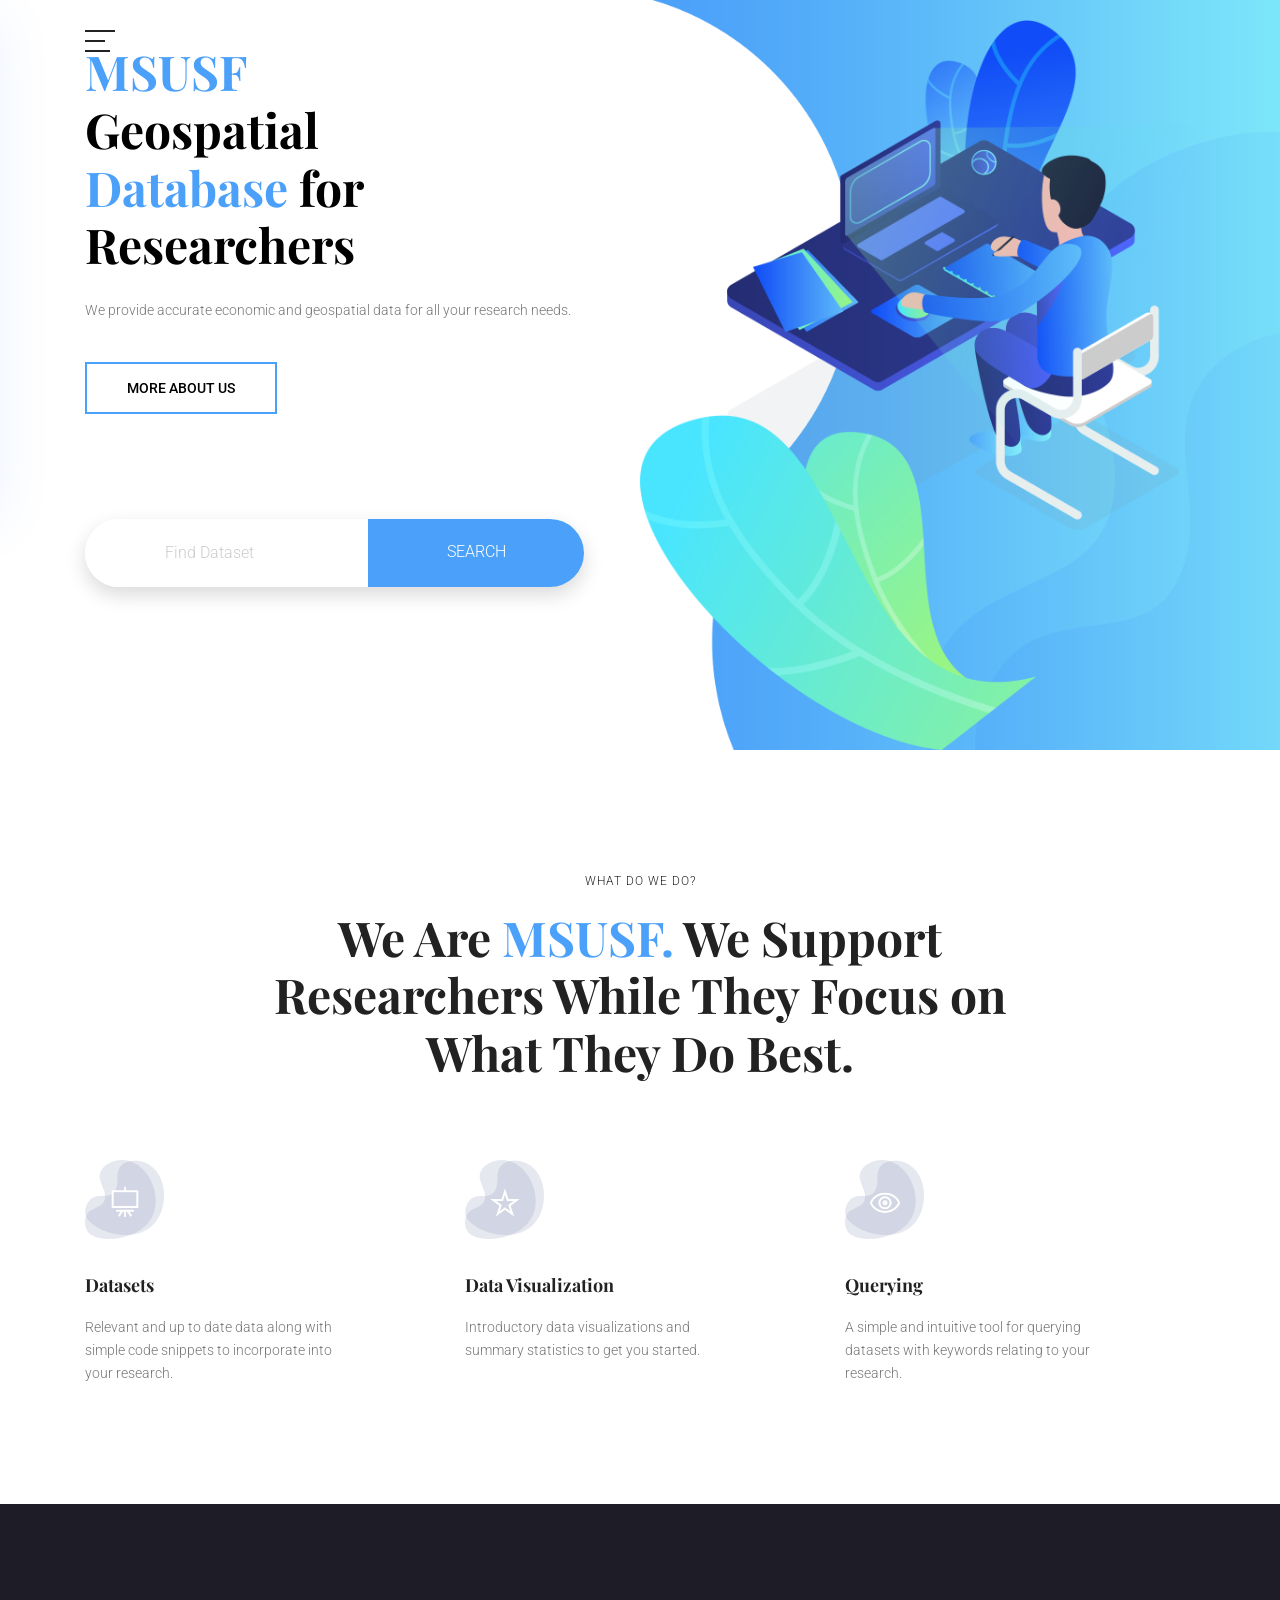
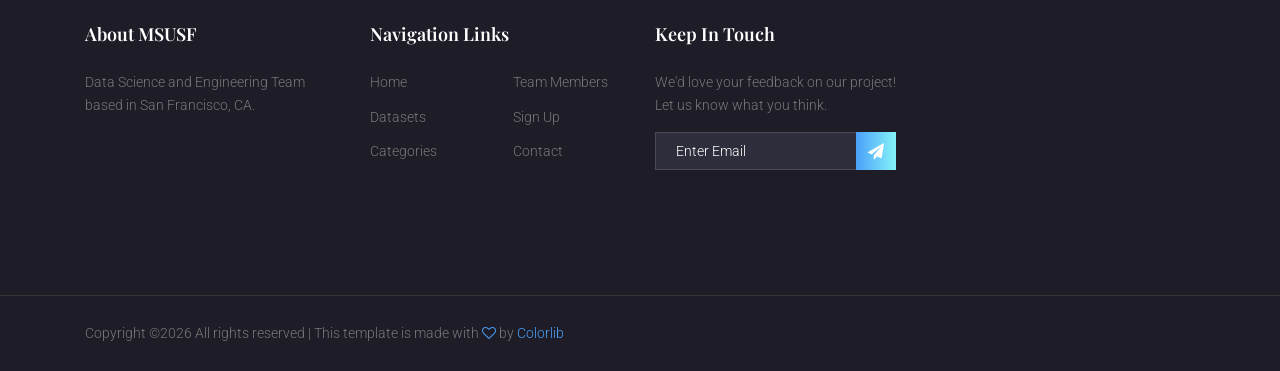
==== commit 934b579d: "finished first iteration of landing page" ====
--- a/client/app/index.html
+++ b/client/app/index.html
@@ -28,6 +28,7 @@
 	<link rel="stylesheet" href="css/owl.carousel.css">
 	<link rel="stylesheet" href="css/hexagons.min.css">
 	<link rel="stylesheet" href="css/nice-select.css">
+	<link rel="stylesheet" href="css/search.css">
 	<link rel="stylesheet" href="css/main.css">
 </head>
 
@@ -93,8 +94,25 @@
 						<a href="#" class="primary-btn">More About Us</a>
 
 						<div class="d-flex align-items-center mt-60">
-							<input type="text" id="query" autocomplete="false" />
-							<button class="hero-button" id="submitButton">Search</button>
+							<div class="s130">
+								<form>
+									<div class="inner-form">
+										<div class="input-field first-wrap">
+											<div class="svg-wrapper">
+												<svg xmlns="http://www.w3.org/2000/svg" width="24" height="24" viewBox="0 0 24 24">
+													<path>d="M15.5 14h-.79l-.28-.27C15.41 12.59 16 11.11 16 9.5 16 5.91 13.09 3 9.5 3S3 5.91 3 9.5 5.91 16 9.5 16c1.61 0 3.09-.59 4.23-1.57l.27.28v.79l5 4.99L20.49 19l-4.99-5zm-6 0C7.01 14 5 11.99 5 9.5S7.01 5 9.5 5 14 7.01 14 9.5 11.99 14 9.5 14z">
+													</path>
+												</svg>
+											</div>
+											<input id="search" type="text" placeholder="Find Dataset" />
+										</div>
+										<div class="input-field second-wrap">
+											<button class="btn-search" type="button">SEARCH</button>
+										</div>
+									</div>
+								</form>
+							</div>
+							<script src="js/extention/choices.js"></script>
 							<div id="autoComplete"></div>
 						</div>
 					</div>
@@ -167,7 +185,7 @@
 	<!--================ End Service Area =================-->
 
 	<!--================ Start Video Area =================-->
-	<section class="video-sec-area">
+	<!-- <section class="video-sec-area">
 		<div class="container">
 			<div class="row justify-content-start align-items-center">
 				<div class="col-lg-6 video-left justify-content-center align-items-center d-flex">
@@ -177,40 +195,39 @@
 					</a>
 				</div>
 				<div class="col-lg-5 offset-lg-1 video-right">
-					<h1>We Are Crafted. <br>
+					<h1>We Are MSUSF. <br>
 						Some Info About Us</h1>
 					<p>
-						In the history of modern astronomy, there is probably no one greater leap forward than the building and launch of
-						the space telescope known as the Hubble.
+						Data Science Students at Make School are teaming up with the Economics Department at the University of San Francisco to make geospatial and economic data more accessible for all researchers.
 					</p>
 
 					<div class="counter_area" id="project_counter">
-						<!-- single counter -->
+						
 						<div class="single_counter">
 							<div class="info-content">
 								<h4><span class="counter">500</span>+</h4>
-								<p>Qualified Lawyer</p>
-							</div>
-						</div>
-						<!-- single counter -->
+								<p>Categories</p>
+							</div>
+						</div>
+						
 						<div class="single_counter">
 							<div class="info-content">
 								<h4><span class="counter">20,650</span>+</h4>
-								<p>Solved Cases</p>
-							</div>
-						</div>
-						<!-- single counter -->
+								<p>Datasets</p>
+							</div>
+						</div>
+						
 						<div class="single_counter">
 							<div class="info-content">
 								<h4><span class="counter">2.5</span>k+</h4>
-								<p>Trusted Clients</p>
-							</div>
-						</div>
-						<!-- single counter -->
+								<p>Code Snippets to Get You Started</p>
+							</div>
+						</div>
+					
 						<div class="single_counter">
 							<div class="info-content">
 								<h4><span class="counter">50</span>+</h4>
-								<p>Achievements</p>
+								<p>Data visualizations</p>
 							</div>
 						</div>
 					</div>
@@ -218,80 +235,46 @@
 				<img class="img-fluid video-shape" src="img/video-bg-shape.png" alt="">
 			</div>
 		</div>
-	</section>
+	</section> -->
 	<!--================ End video Area =================-->
 
-	<!--================ Start Portfolio Service Area =================-->
-	<section class="portfolio-area section-gap">
-		<div class="container-fluid">
-			<div class="row align-items-center">
-				<div class="col-lg-6 col-md-6">
-					<div class="portfolio-main">
-						<h1>Recent Portfolio <br> Showcase</h1>
-						<p>Lorem ipsum dolor sit amet, consectetur adipisicing elit, sed do eiusmod tempor incididunt ut labore et dolore
-							magna aliqua. Ut enim ad minim veniam quis nostrud exercitation.</p>
-						<a href="#" class="primary-btn">View all Works</a>
-					</div>
-				</div>
-				<div class="col-lg-6 col-md-6">
-					<div class="active-gallery-carousel">
-						<!-- single gallery -->
-						<div class="single-gallery">
-							<img class="img-fluid" src="img/project/gallery1.jpg" alt="">
-							<div class="gallery-content">
-								<p>Proper Guided Tour</p>
-								<h4>Santorini Island Dream <br>
-									Holiday and Fun <br>
-									Package</h4>
-							</div>
-							<div class="light-box">
-								<a href="img/project/gallery1.jpg" class="img-popup">
-									<span class="lnr lnr-link"></span>
-								</a>
-							</div>
-						</div>
-						<!-- single gallery -->
-						<div class="single-gallery">
-							<img class="img-fluid" src="img/project/gallery2.jpg" alt="">
-							<div class="gallery-content">
-								<p>Proper Guided Tour</p>
-								<h4>Santorini Island Dream <br>
-									Holiday and Fun <br>
-									Package</h4>
-							</div>
-							<div class="light-box">
-								<a href="img/project/gallery2.jpg" class="img-popup">
-									<span class="lnr lnr-link"></span>
-								</a>
-							</div>
-						</div>
-						<!-- single gallery -->
-						<div class="single-gallery">
-							<img class="img-fluid" src="img/project/gallery3.jpg" alt="">
-							<div class="gallery-content">
-								<p>Proper Guided Tour</p>
-								<h4>Santorini Island Dream <br>
-									Holiday and Fun <br>
-									Package</h4>
-							</div>
-							<div class="light-box">
-								<a href="img/project/gallery3.jpg" class="img-popup">
-									<span class="lnr lnr-link"></span>
-								</a>
-							</div>
-						</div>
-					</div>
-				</div>
-			</div>
-		</div>
-	</section>
-	<!--================ End Portfolio Service Area =================-->
-
 	<!--================ Start Team Area =================-->
-	<section class="team-area">
+	<!-- <section class="team-area">
 		<div class="container">
 			<div class="owl-carousel active-team-carusel">
-				<!-- single carousel -->
+				<div class="row align-items-center single-item">
+					<div class="col-lg-6 col-md-6">
+						<div class="team-left">
+							<img class="img-fluid" src="img/team1.jpg" alt="">
+							<div class="member-desc d-flex justify-content-between align-items-center">
+								<div class="m-title">
+									<h4>Raymond Wu</h4>
+									<p>Project Manager</p>
+								</div>
+								<div class="m-social">
+									<div class="t-icons">
+										<a href="#"><i class="fa fa-facebook"></i></a>
+										<a href="#"><i class="fa fa-twitter"></i></a>
+									</div>
+									<div class="b-icons">
+										<a href="#"><i class="fa fa-dribbble"></i></a>
+										<a href="#"><i class="fa fa-behance"></i></a>
+									</div>
+								</div>
+							</div>
+						</div>
+					</div>
+					<div class="col-lg-5 offset-lg-1 col-md-6 team-right">
+						<h1>Meet the <br>
+							Team</h1>
+						<p>
+							Lorem ipsum dolor sit amet, consectetur adipisicing elit, sed do eiusmod tempor incididunt ut labore et dolore
+							magna aliqua. Ut enim ad minim veniam quis nostrud exercitation.
+						</p>
+						<a class="primary-btn" href="#">view members</a>
+					</div>
+				</div>
+				
 				<div class="row align-items-center single-item">
 					<div class="col-lg-6 col-md-6">
 						<div class="team-left">
@@ -324,97 +307,12 @@
 						<a class="primary-btn" href="#">view members</a>
 					</div>
 				</div>
-				<!-- single carousel -->
-				<div class="row align-items-center single-item">
-					<div class="col-lg-6 col-md-6">
-						<div class="team-left">
-							<img class="img-fluid" src="img/team1.jpg" alt="">
-							<div class="member-desc d-flex justify-content-between align-items-center">
-								<div class="m-title">
-									<h4>Randy Weaver</h4>
-									<p>Senior Barrister at law</p>
-								</div>
-								<div class="m-social">
-									<div class="t-icons">
-										<a href="#"><i class="fa fa-facebook"></i></a>
-										<a href="#"><i class="fa fa-twitter"></i></a>
-									</div>
-									<div class="b-icons">
-										<a href="#"><i class="fa fa-dribbble"></i></a>
-										<a href="#"><i class="fa fa-behance"></i></a>
-									</div>
-								</div>
-							</div>
-						</div>
-					</div>
-					<div class="col-lg-5 offset-lg-1 col-md-6 team-right">
-						<h1>Our Interactive <br>
-							Team Mates</h1>
-						<p>
-							Lorem ipsum dolor sit amet, consectetur adipisicing elit, sed do eiusmod tempor incididunt ut labore et dolore
-							magna aliqua. Ut enim ad minim veniam quis nostrud exercitation.
-						</p>
-						<a class="primary-btn" href="#">view members</a>
-					</div>
-				</div>
 			</div>
 		</div>
 	</section>
-	<!--================ End Team Area =================-->
-
-	<!--================ Start Testimonial Area =================-->
-	<section class="testimonial-area section-gap">
-		<div class="container">
-			<div class="row justify-content-center">
-				<div class="col-lg-10 text-center">
-					<div class="section-title">
-						<p>We Are Providing these services</p>
-						<h1>We Are <span>Crafted.</span> Design & Development<br> <span>Services</span> Provider.</h1>
-					</div>
-				</div>
-			</div>
-			<div class="row justify-content-center">
-				<div class="col-lg-8 text-center">
-					<div class="owl-carousel active-testi-carousel">
-						<!-- single carousel -->
-						<div class="single-testi-item">
-							<div class="author-title">
-								<div class="thumb"><img src="img/about-author.png" alt=""></div>
-								<div class="a-desc">
-									<h6>Marvel Maison</h6>
-									<p>Chief Executive, Amazon</p>
-								</div>
-							</div>
-							<div class="author-desc">
-								<p>Lorem ipsum dolor sit amet, consectetur adipisicing elit, sed do eiusmod tempor incididunt ut labore et
-									dolore magna aliqua. Ut enim ad minim veniam, quis nostrud exercitation ullamco laboris nisi ut aliquip ex ea
-									commodo consequat.</p>
-							</div>
-						</div>
-						<!-- single carousel -->
-						<div class="single-testi-item">
-							<div class="author-title">
-								<div class="thumb"><img src="img/about-author.png" alt=""></div>
-								<div class="a-desc">
-									<h6>Marvel Maison</h6>
-									<p>Chief Executive, Amazon</p>
-								</div>
-							</div>
-							<div class="author-desc">
-								<p>Lorem ipsum dolor sit amet, consectetur adipisicing elit, sed do eiusmod tempor incididunt ut labore et
-									dolore magna aliqua. Ut enim ad minim veniam, quis nostrud exercitation ullamco laboris nisi ut aliquip ex ea
-									commodo consequat.</p>
-							</div>
-						</div>
-					</div>
-				</div>
-			</div>
-		</div>
-	</section>
-	<!--================ End Testimonial Area =================-->
-
+	<================ End Team Area =================-->
 	<!--================ Start CTA Area =================-->
-	<section class="cta-area">
+	<!-- <section class="cta-area">
 		<div class="container">
 			<div class="row">
 				<div class="col-lg-7 col-md-12">
@@ -426,11 +324,11 @@
 				<img src="img/cta-bg-shape.png" alt="" class="cta-shape img-fluid">
 			</div>
 		</div>
-	</section>
+	</section> -->
 	<!--================ End CTA Area =================-->
 
 	<!--================ Start Blog Area =================-->
-	<section class="blog-area section-gap">
+	<!-- <section class="blog-area section-gap">
 		<div class="container">
 			<div class="row align-items-end justify-content-center">
 				<div class="col-lg-5 col-md-12 text-left">
@@ -447,7 +345,7 @@
 				</div>
 			</div>
 			<div class="row blog-inner justify-content-center">
-				<!-- single-blog -->
+	
 				<div class="col-lg-4 col-md-6 col-sm-6">
 					<div class="single-blog">
 						<div class="blog-thumb">
@@ -464,7 +362,7 @@
 						</div>
 					</div>
 				</div>
-				<!-- single-blog -->
+				
 				<div class="col-lg-4 col-md-6 col-sm-6">
 					<div class="single-blog">
 						<div class="blog-thumb">
@@ -481,7 +379,7 @@
 						</div>
 					</div>
 				</div>
-				<!-- single-blog -->
+				
 				<div class="col-lg-4 col-md-6 col-sm-6">
 					<div class="single-blog">
 						<div class="blog-thumb">
@@ -500,7 +398,7 @@
 				</div>
 			</div>
 		</div>
-	</section>
+	</section> -->
 	<!--================ End Blog Area =================-->
 
 	<!--================ start footer Area  =================-->
@@ -509,10 +407,9 @@
 			<div class="row footer-top">
 				<div class="col-lg-3  col-md-6 col-sm-6">
 					<div class="single-footer-widget">
-						<h6>About Crafted</h6>
+						<h6>About MSUSF</h6>
 						<p>
-							The world has become so fast paced that people don’t want to stand by reading a page of information, they would
-							much rather look.
+							Data Science and Engineering Team based in San Francisco, CA.
 						</p>
 					</div>
 				</div>
@@ -522,12 +419,12 @@
 						<div class="row">
 							<ul class="col footer-nav">
 								<li><a href="index.html">Home</a></li>
-								<li><a href="services.html">Services</a></li>
-								<li><a href="project.html">Project</a></li>
+								<li><a href="#">Datasets</a></li>
+								<li><a href="#">Categories</a></li>
 							</ul>
 							<ul class="col footer-nav">
 								<li><a href="team-members.html">Team Members</a></li>
-								<li><a href="blog-single.html">Blog</a></li>
+								<li><a href="#">Sign Up</a></li>
 								<li><a href="contact.html">Contact</a></li>
 							</ul>
 						</div>
@@ -536,8 +433,8 @@
 
 				<div class="col-lg-3  col-md-6 col-sm-6">
 					<div class="single-footer-widget">
-						<h6>Newsletter</h6>
-						<p>For business professionals caught between high OEM price mediocre print and graphic.</p>
+						<h6>Keep In Touch</h6>
+						<p>We'd love your feedback on our project! Let us know what you think.</p>
 						<div class="" id="mc_embed_signup">
 
 							<form target="_blank" novalidate="true" action="https://spondonit.us12.list-manage.com/subscribe/post?u=1462626880ade1ac87bd9c93a&amp;id=92a4423d01"
@@ -561,21 +458,7 @@
 						</div>
 					</div>
 				</div>
-				<div class="col-lg-3  col-md-6 col-sm-6">
-					<div class="single-footer-widget mail-chimp">
-						<h6 class="mb-20">Instafeed</h6>
-						<ul class="instafeed d-flex flex-wrap">
-							<li><img src="img/instagram/i1.jpg" alt=""></li>
-							<li><img src="img/instagram/i2.jpg" alt=""></li>
-							<li><img src="img/instagram/i3.jpg" alt=""></li>
-							<li><img src="img/instagram/i4.jpg" alt=""></li>
-							<li><img src="img/instagram/i5.jpg" alt=""></li>
-							<li><img src="img/instagram/i6.jpg" alt=""></li>
-							<li><img src="img/instagram/i7.jpg" alt=""></li>
-							<li><img src="img/instagram/i8.jpg" alt=""></li>
-						</ul>
-					</div>
-				</div>
+		
 			</div>
 		</div>
 		<div class="footer-bottom d-flex justify-content-between align-items-center flex-wrap">
@@ -586,12 +469,6 @@
 							<p class="footer-text m-0"><!-- Link back to Colorlib can't be removed. Template is licensed under CC BY 3.0. -->
 Copyright &copy;<script>document.write(new Date().getFullYear());</script> All rights reserved | This template is made with <i class="fa fa-heart-o" aria-hidden="true"></i> by <a href="https://colorlib.com" target="_blank">Colorlib</a>
 <!-- Link back to Colorlib can't be removed. Template is licensed under CC BY 3.0. --></p>
-						</div>
-						<div class="footer-social d-flex align-items-center">
-							<a href="#"><i class="fa fa-facebook"></i></a>
-							<a href="#"><i class="fa fa-twitter"></i></a>
-							<a href="#"><i class="fa fa-dribbble"></i></a>
-							<a href="#"><i class="fa fa-behance"></i></a>
 						</div>
 					</div>
 				</div>
--- a/client/app/css/search.css
+++ b/client/app/css/search.css
@@ -0,0 +1,153 @@
+
+.s130 form {
+  width: 100%;
+  max-width: 790px;
+  padding-top: 5vh;
+  padding-bottom: 10vh;
+}
+
+.s130 form .inner-form {
+  display: -ms-flexbox;
+  display: flex;
+  width: 100%;
+  -ms-flex-pack: justify;
+      justify-content: space-between;
+  -ms-flex-align: center;
+      align-items: center;
+  box-shadow: 0px 8px 20px 0px rgba(0, 0, 0, 0.15);
+  border-radius: 34px;
+  overflow: hidden;
+  margin-bottom: 30px;
+}
+
+.s130 form .inner-form .input-field {
+  height: 68px;
+}
+
+.s130 form .inner-form .input-field input {
+  height: 100%;
+  background: transparent;
+  border: 0;
+  display: block;
+  width: 100%;
+  padding: 10px 0;
+  font-size: 16px;
+  color: #ccc;
+}
+
+.s130 form .inner-form .input-field input.placeholder {
+  color: #ccc;
+  font-size: 16px;
+}
+
+.s130 form .inner-form .input-field input:-moz-placeholder {
+  color: #ccc;
+  font-size: 16px;
+}
+
+.s130 form .inner-form .input-field input::-webkit-input-placeholder {
+  color: #ccc;
+  font-size: 16px;
+}
+
+.s130 form .inner-form .input-field input:hover, .s130 form .inner-form .input-field input:focus {
+  box-shadow: none;
+  outline: 0;
+}
+
+.s130 form .inner-form .input-field.first-wrap {
+  -ms-flex-positive: 1;
+      flex-grow: 1;
+  display: -ms-flexbox;
+  display: flex;
+  -ms-flex-align: center;
+      align-items: center;
+  background: #FFFFFF;
+}
+
+.s130 form .inner-form .input-field.first-wrap input {
+  -ms-flex-positive: 1;
+      flex-grow: 1;
+}
+
+.s130 form .inner-form .input-field.first-wrap .svg-wrapper {
+  min-width: 80px;
+  display: -ms-flexbox;
+  display: flex;
+  -ms-flex-pack: center;
+      justify-content: center;
+  -ms-flex-align: center;
+      align-items: center;
+}
+
+.s130 form .inner-form .input-field.first-wrap svg {
+  width: 36px;
+  height: 36px;
+  fill: #222;
+}
+
+.s130 form .inner-form .input-field.second-wrap {
+  min-width: 216px;
+}
+
+.s130 form .inner-form .input-field.second-wrap .btn-search {
+  height: 100%;
+  width: 100%;
+  white-space: nowrap;
+  font-size: 16px;
+  color: #fff;
+  border: 0;
+  cursor: pointer;
+  position: relative;
+  z-index: 0;
+  background: #4BA0F9;
+  transition: all .2s ease-out, color .2s ease-out;
+  font-weight: 300;
+}
+
+.s130 form .inner-form .input-field.second-wrap .btn-search:hover {
+  background: #4BA0F9;
+}
+
+.s130 form .inner-form .input-field.second-wrap .btn-search:focus {
+  outline: 0;
+  box-shadow: none;
+}
+
+.s130 form .info {
+  font-size: 15px;
+  color: #ccc;
+  padding-left: 26px;
+}
+
+@media screen and (max-width: 992px) {
+  .s130 form .inner-form .input-field {
+    height: 50px;
+  }
+}
+
+@media screen and (max-width: 767px) {
+  .s130 form .inner-form .input-field.first-wrap .svg-wrapper {
+    min-width: 40px;
+    display: -ms-flexbox;
+    display: flex;
+    -ms-flex-pack: center;
+        justify-content: center;
+    -ms-flex-align: center;
+        align-items: center;
+    padding: 0 10px;
+  }
+  .s130 form .inner-form .input-field.first-wrap svg {
+    width: 26px;
+    height: 26px;
+    fill: #222;
+  }
+  .s130 form .inner-form .input-field.second-wrap {
+    min-width: 100px;
+  }
+  .s130 form .inner-form .input-field.second-wrap .btn-search {
+    font-size: 13px;
+  }
+}
+
+/*# sourceMappingURL=Searchs_130.css.map */
--- a/client/app/css/main.css
+++ b/client/app/css/main.css
@@ -46,7 +46,7 @@
   color: #777777;
   font-family: "Roboto", sans-serif;
   font-size: 14px;
-  font-weight: 500;
+  font-weight: 300;
   line-height: 1.625em;
   position: relative; }
 
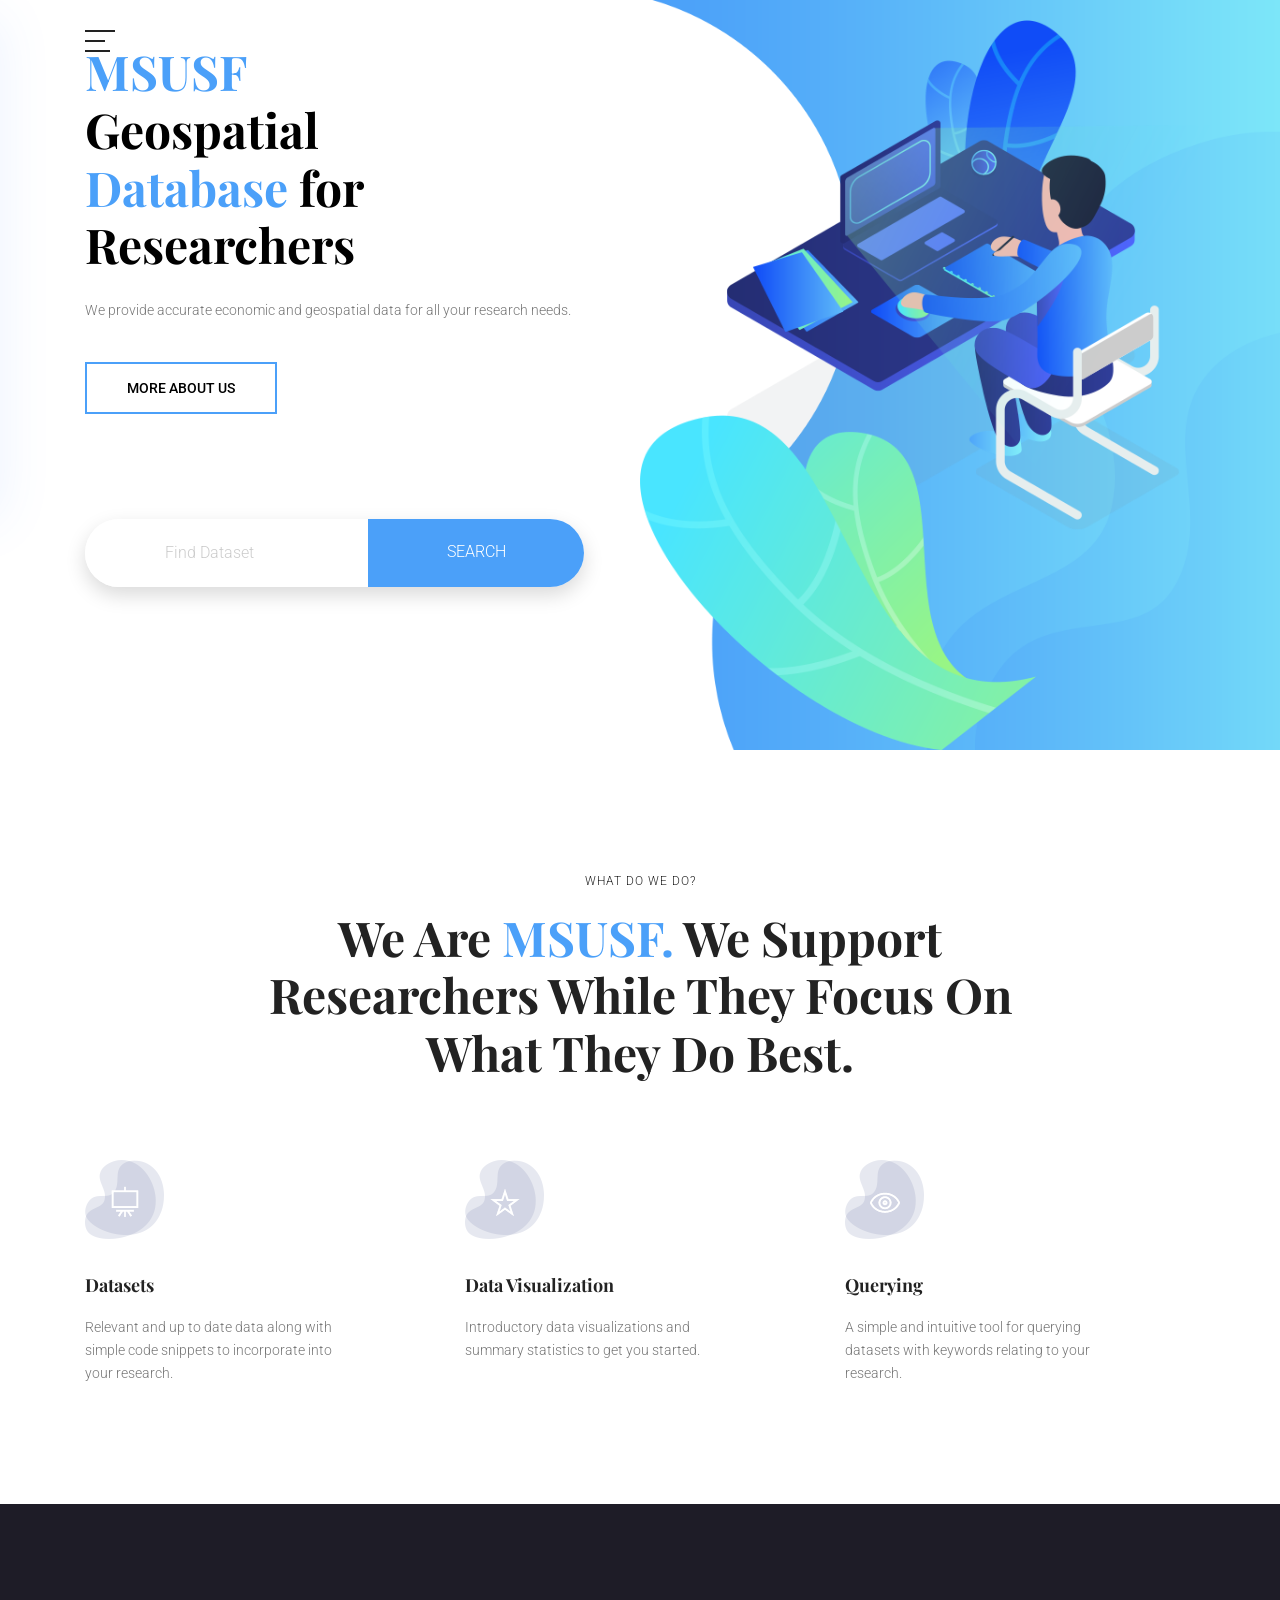
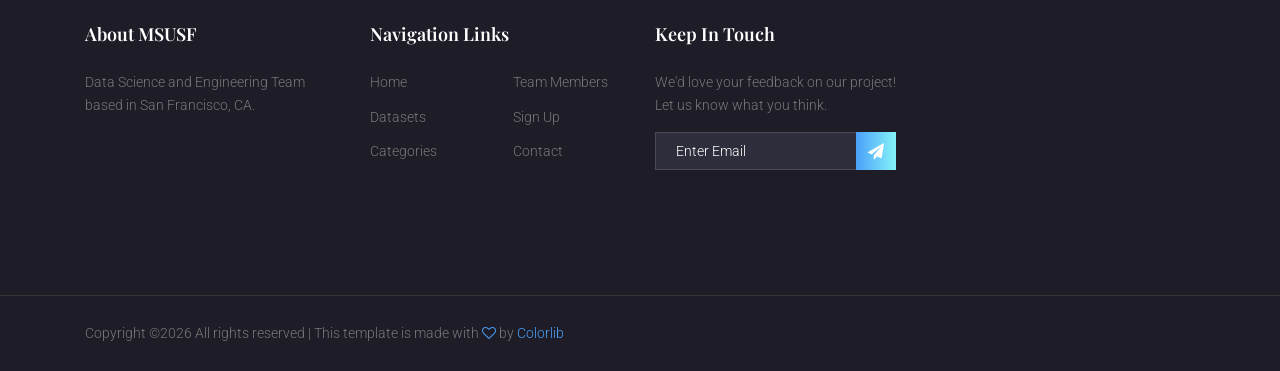
==== commit 55075b68: "fixed typo" ====
--- a/client/app/index.html
+++ b/client/app/index.html
@@ -132,7 +132,7 @@
 				<div class="col-lg-9 text-center">
 					<div class="section-title">
 						<p>What do we do?</p>
-						<h1>We Are <span>MSUSF.</span> We Support <br> Researchers While They Focus on What They Do Best.</h1>
+						<h1>We Are <span>MSUSF.</span> We Support <br> Researchers While They Focus On What They Do Best.</h1>
 					</div>
 				</div>
 			</div>
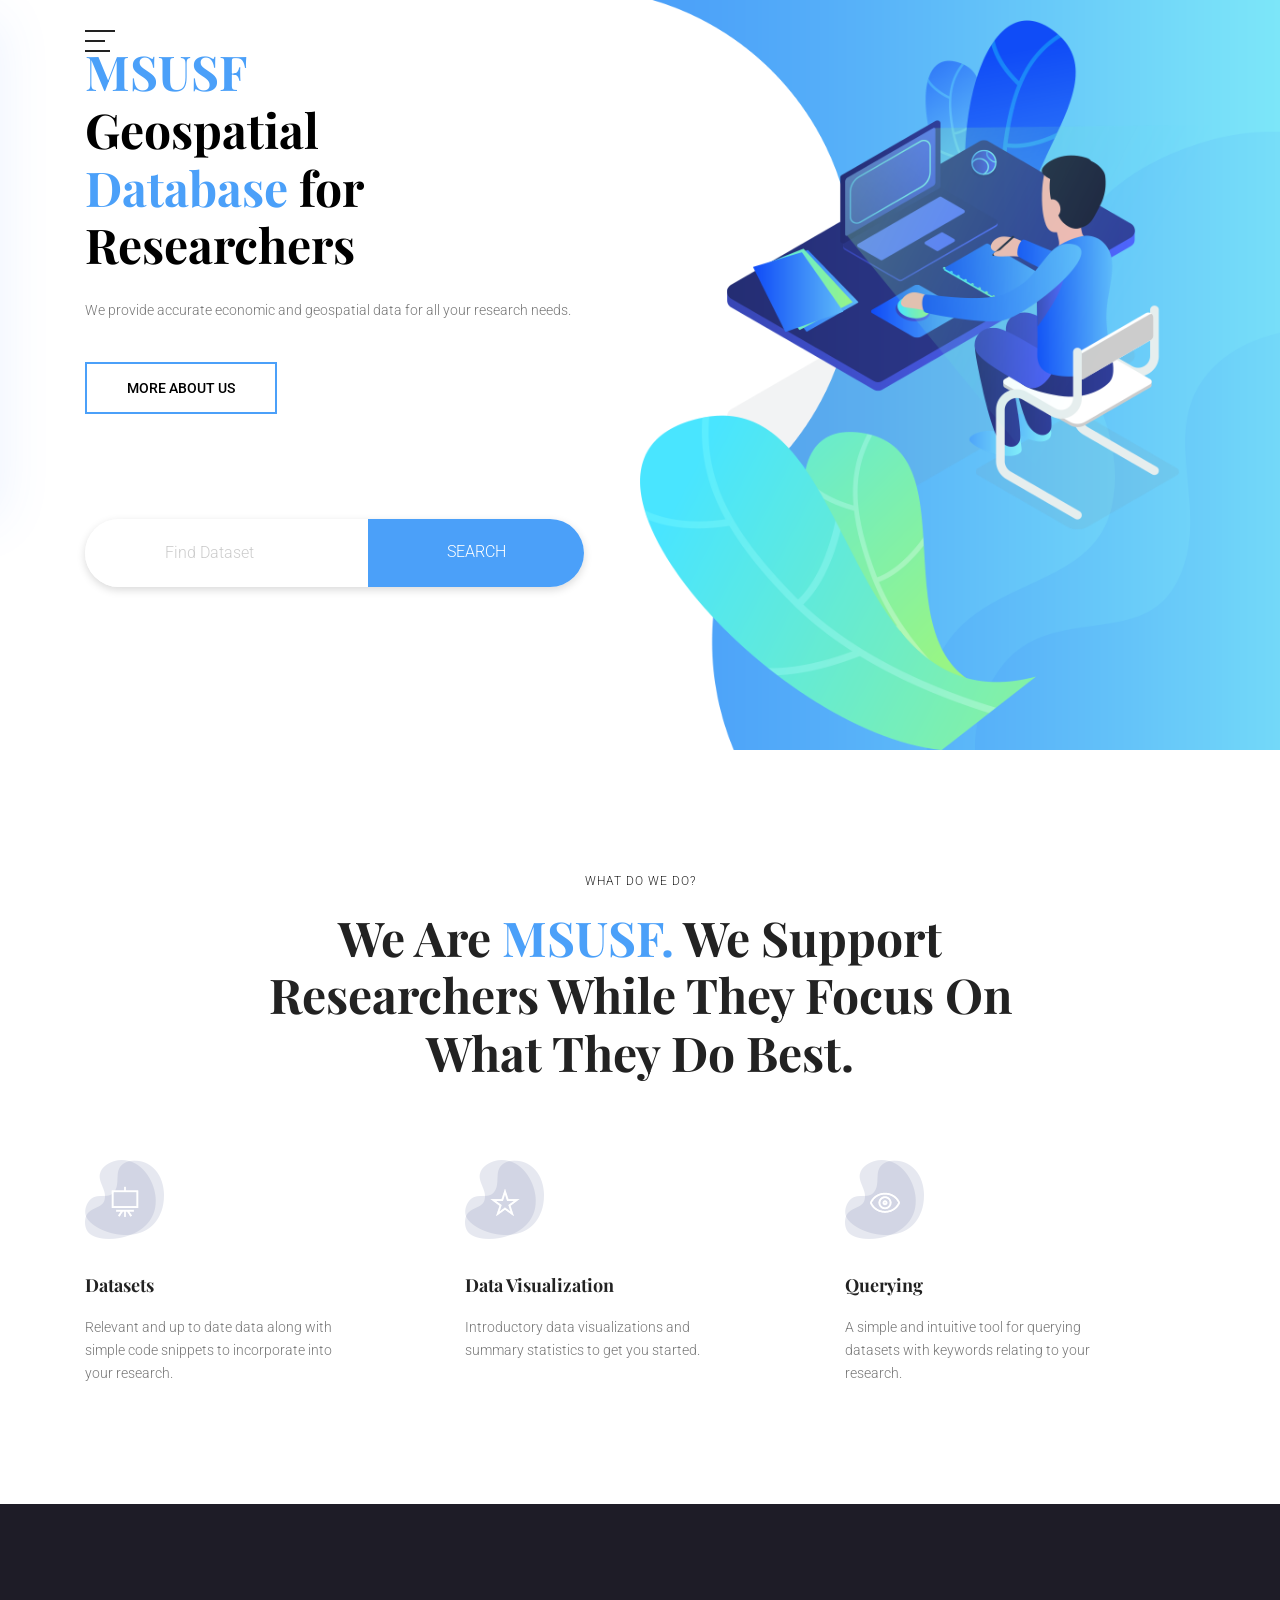
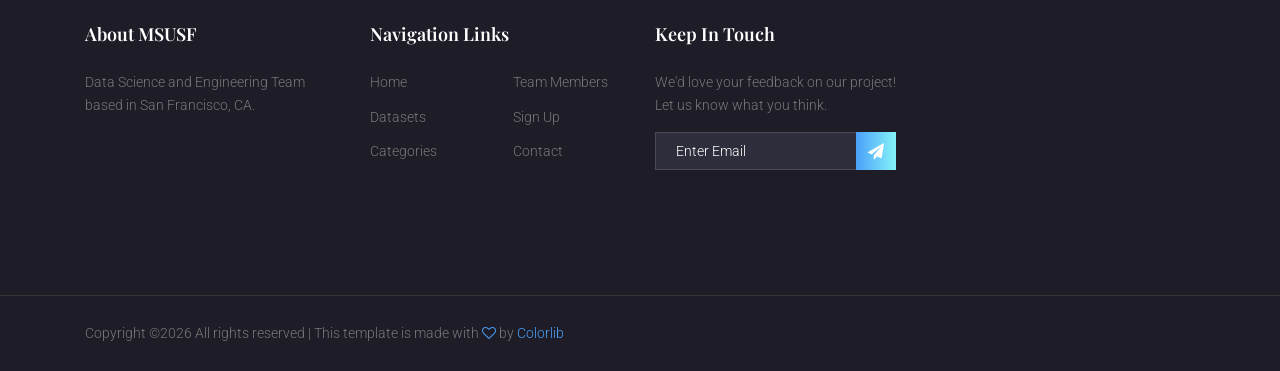
==== commit 3f3bc094: "fixed button except drop down menu" ====
--- a/client/app/index.html
+++ b/client/app/index.html
@@ -104,10 +104,10 @@
 													</path>
 												</svg>
 											</div>
-											<input id="search" type="text" placeholder="Find Dataset" />
+											<input id="query" type="text" placeholder="Find Dataset" autocomplete="false"/>
 										</div>
 										<div class="input-field second-wrap">
-											<button class="btn-search" type="button">SEARCH</button>
+											<button id="submitButton" class="btn-search" type="button">SEARCH</button>
 										</div>
 									</div>
 								</form>
--- a/client/app/css/search.css
+++ b/client/app/css/search.css
@@ -14,7 +14,7 @@
       justify-content: space-between;
   -ms-flex-align: center;
       align-items: center;
-  box-shadow: 0px 8px 20px 0px rgba(0, 0, 0, 0.15);
+  box-shadow: 0px 3px 8px 0px rgba(0, 0, 0, 0.15);
   border-radius: 34px;
   overflow: hidden;
   margin-bottom: 30px;
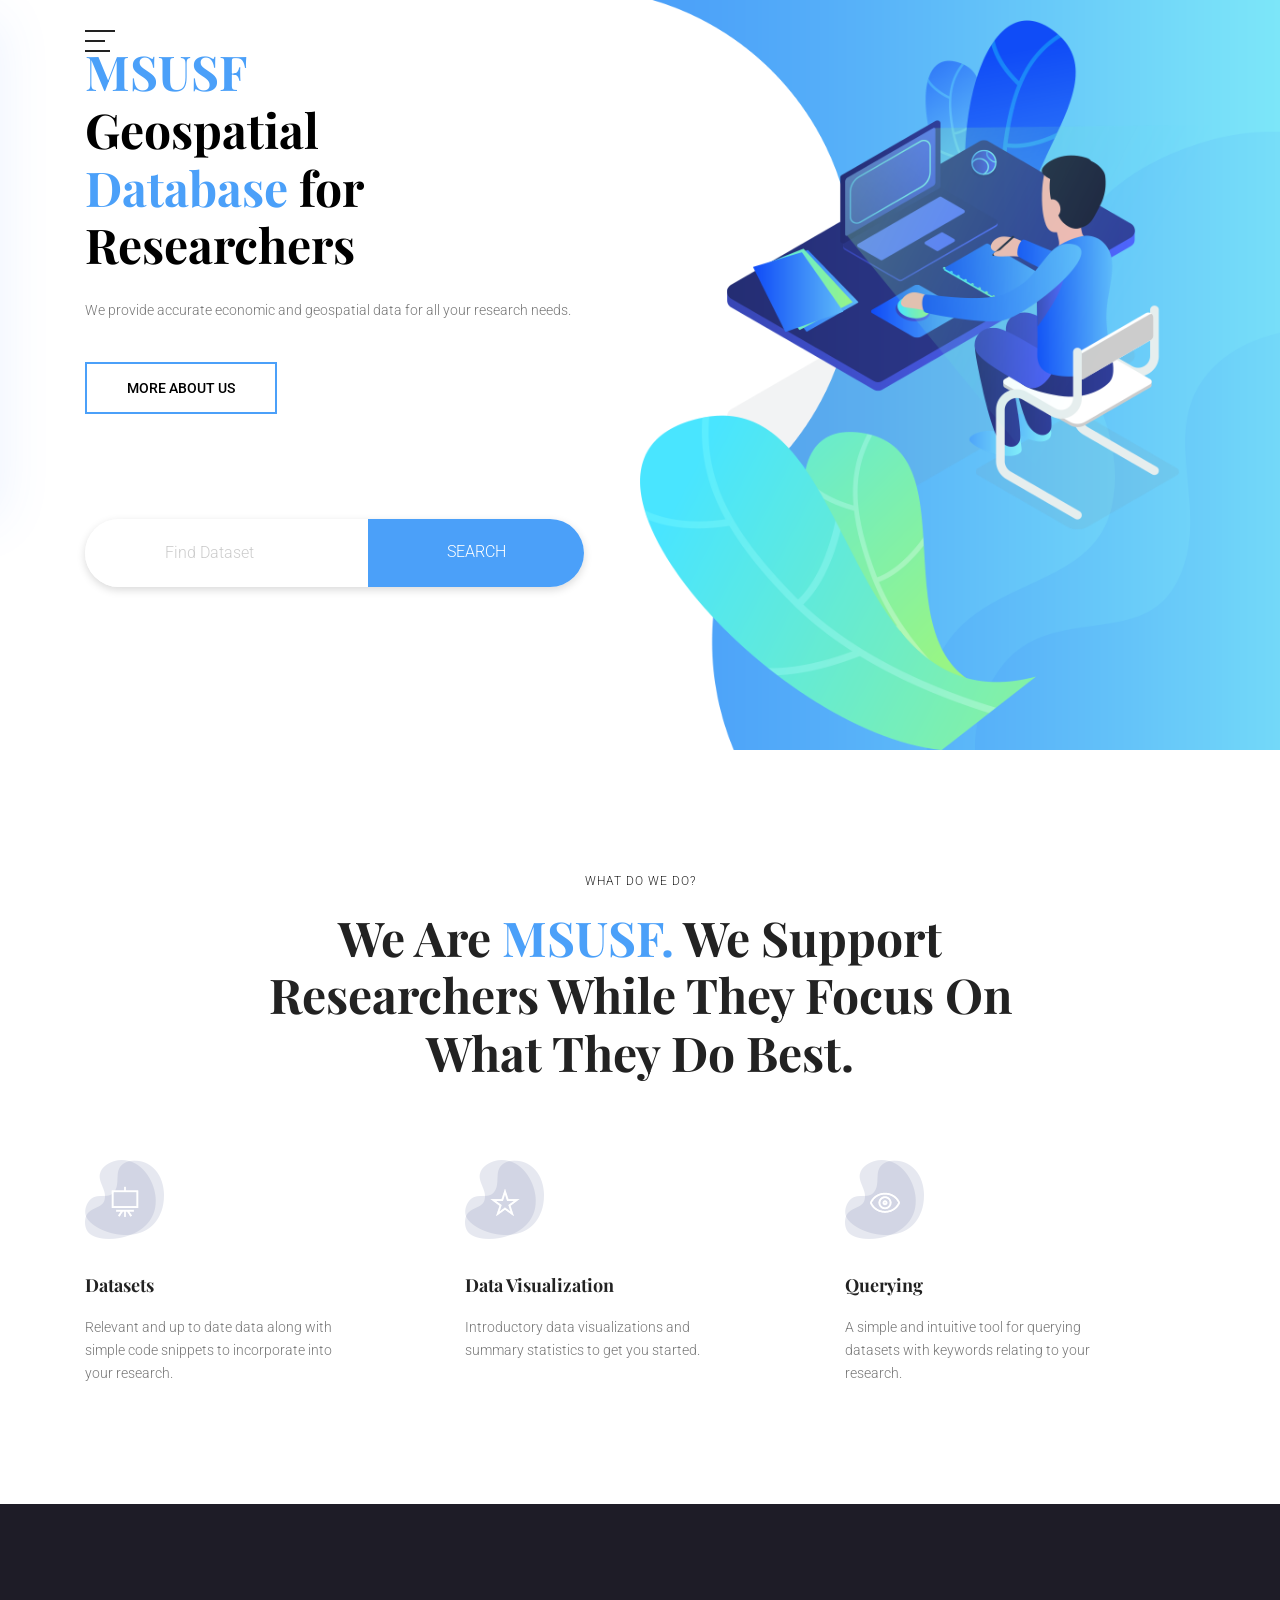
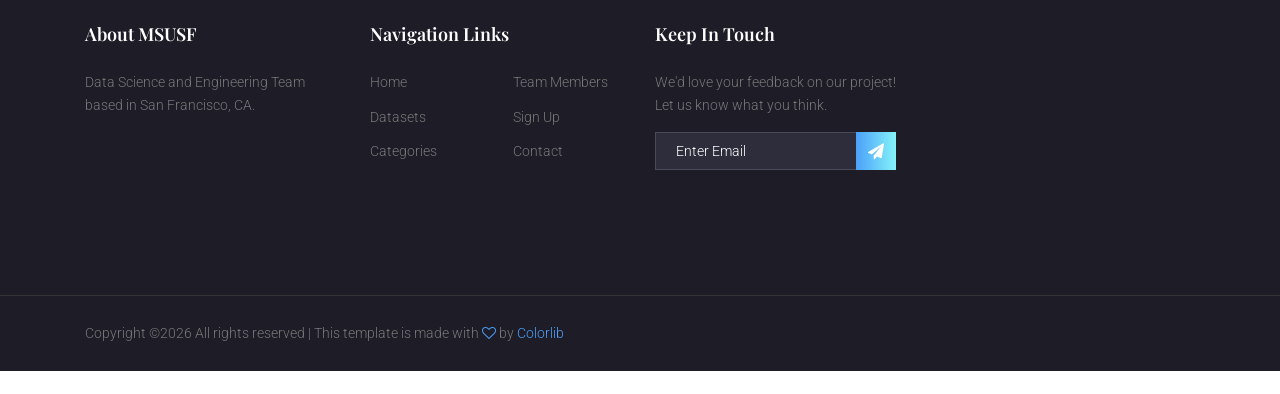
==== commit ebfe9b8c: "added jquery packages for typeahead" ====
--- a/client/app/index.html
+++ b/client/app/index.html
@@ -104,16 +104,15 @@
 													</path>
 												</svg>
 											</div>
-											<input id="query" type="text" placeholder="Find Dataset" autocomplete="false"/>
+											<input class="typeahead" id="query" type="text" placeholder="Find Dataset" autocomplete="off"/>
 										</div>
 										<div class="input-field second-wrap">
 											<button id="submitButton" class="btn-search" type="button">SEARCH</button>
 										</div>
+										<!-- <div id="autoComplete"></div> -->
 									</div>
 								</form>
 							</div>
-							<script src="js/extention/choices.js"></script>
-							<div id="autoComplete"></div>
 						</div>
 					</div>
 				</div>
@@ -493,5 +492,8 @@
 	<script src="js/waypoints.min.js"></script>
 	<script src="js/main.js"></script>
 	<script src="index.js"></script>
+	<script src="js/extention/choices.js"></script>
+	<script src="https://code.jquery.com/jquery-2.1.3.min.js"></script>	    
+	<script src="/vendor/jquery-typeahead/dist/jquery.typeahead.min.js"></script>
 </body>
 </html>
